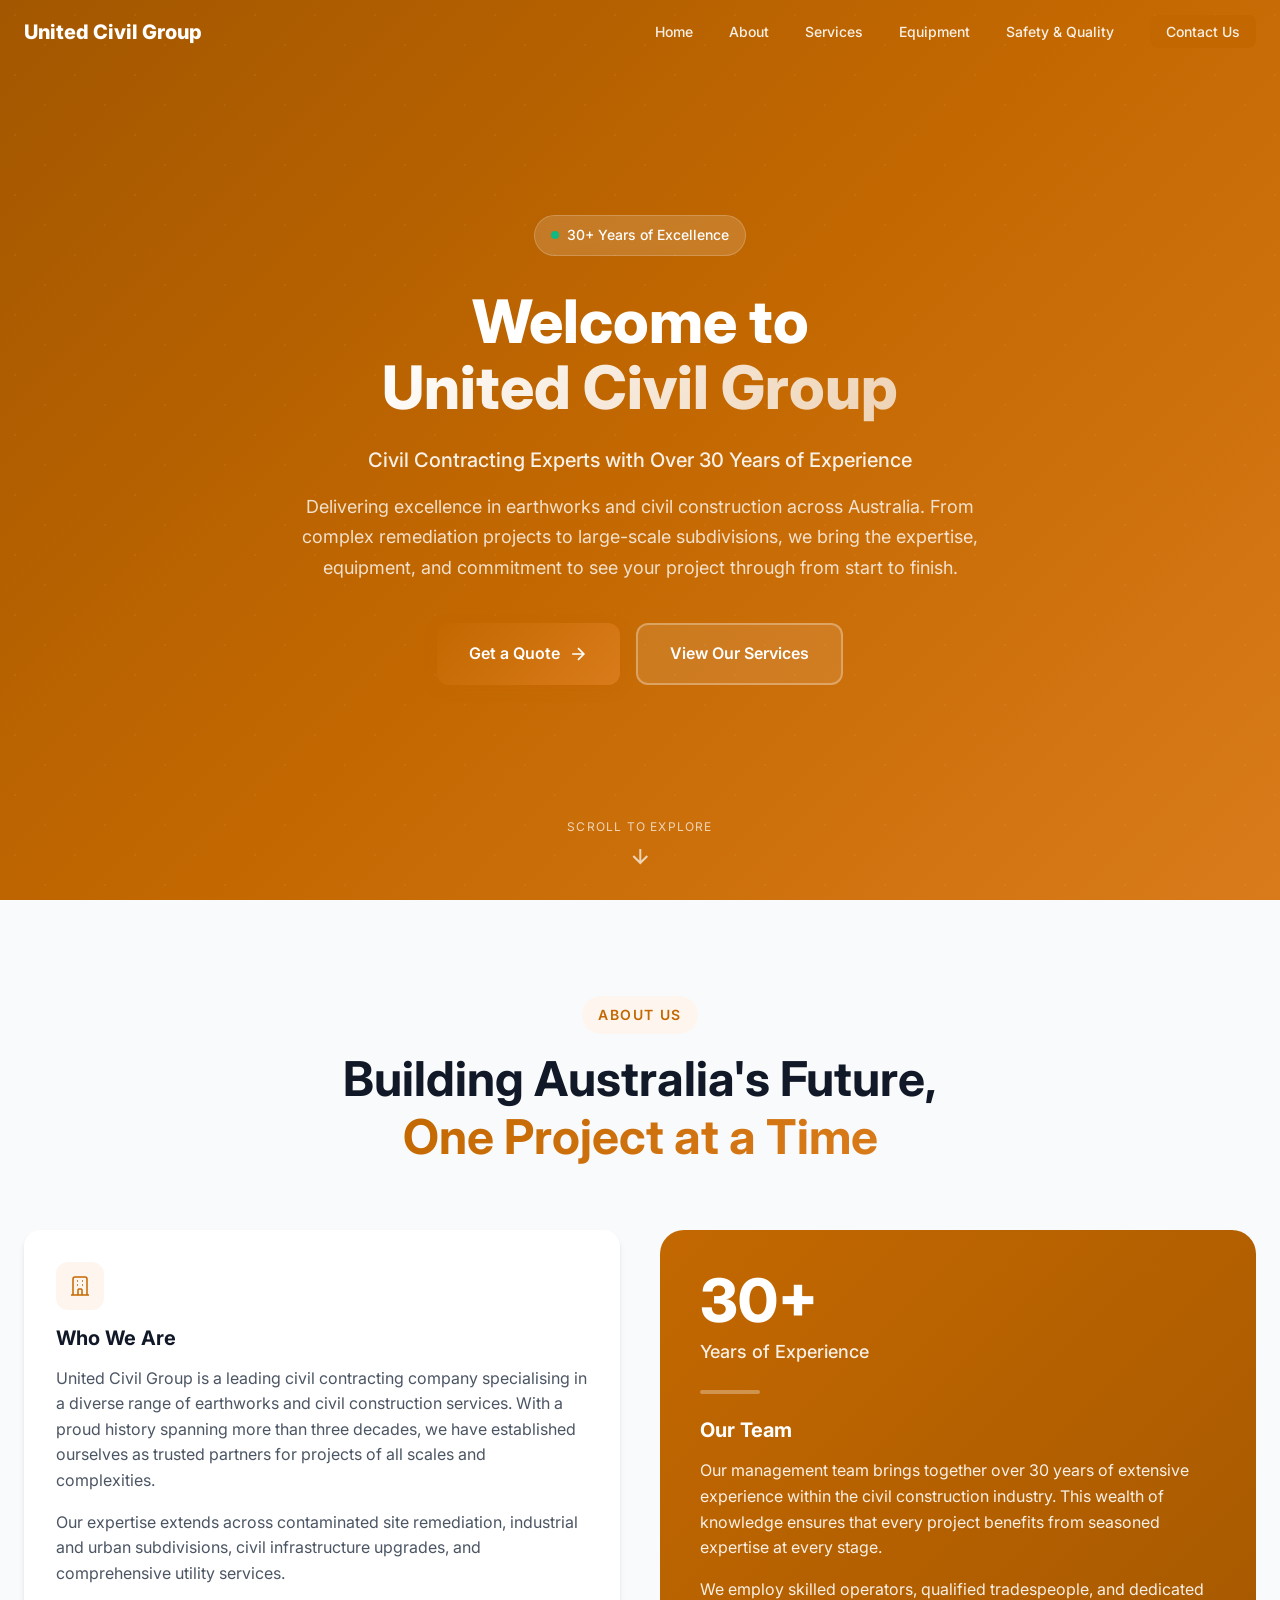
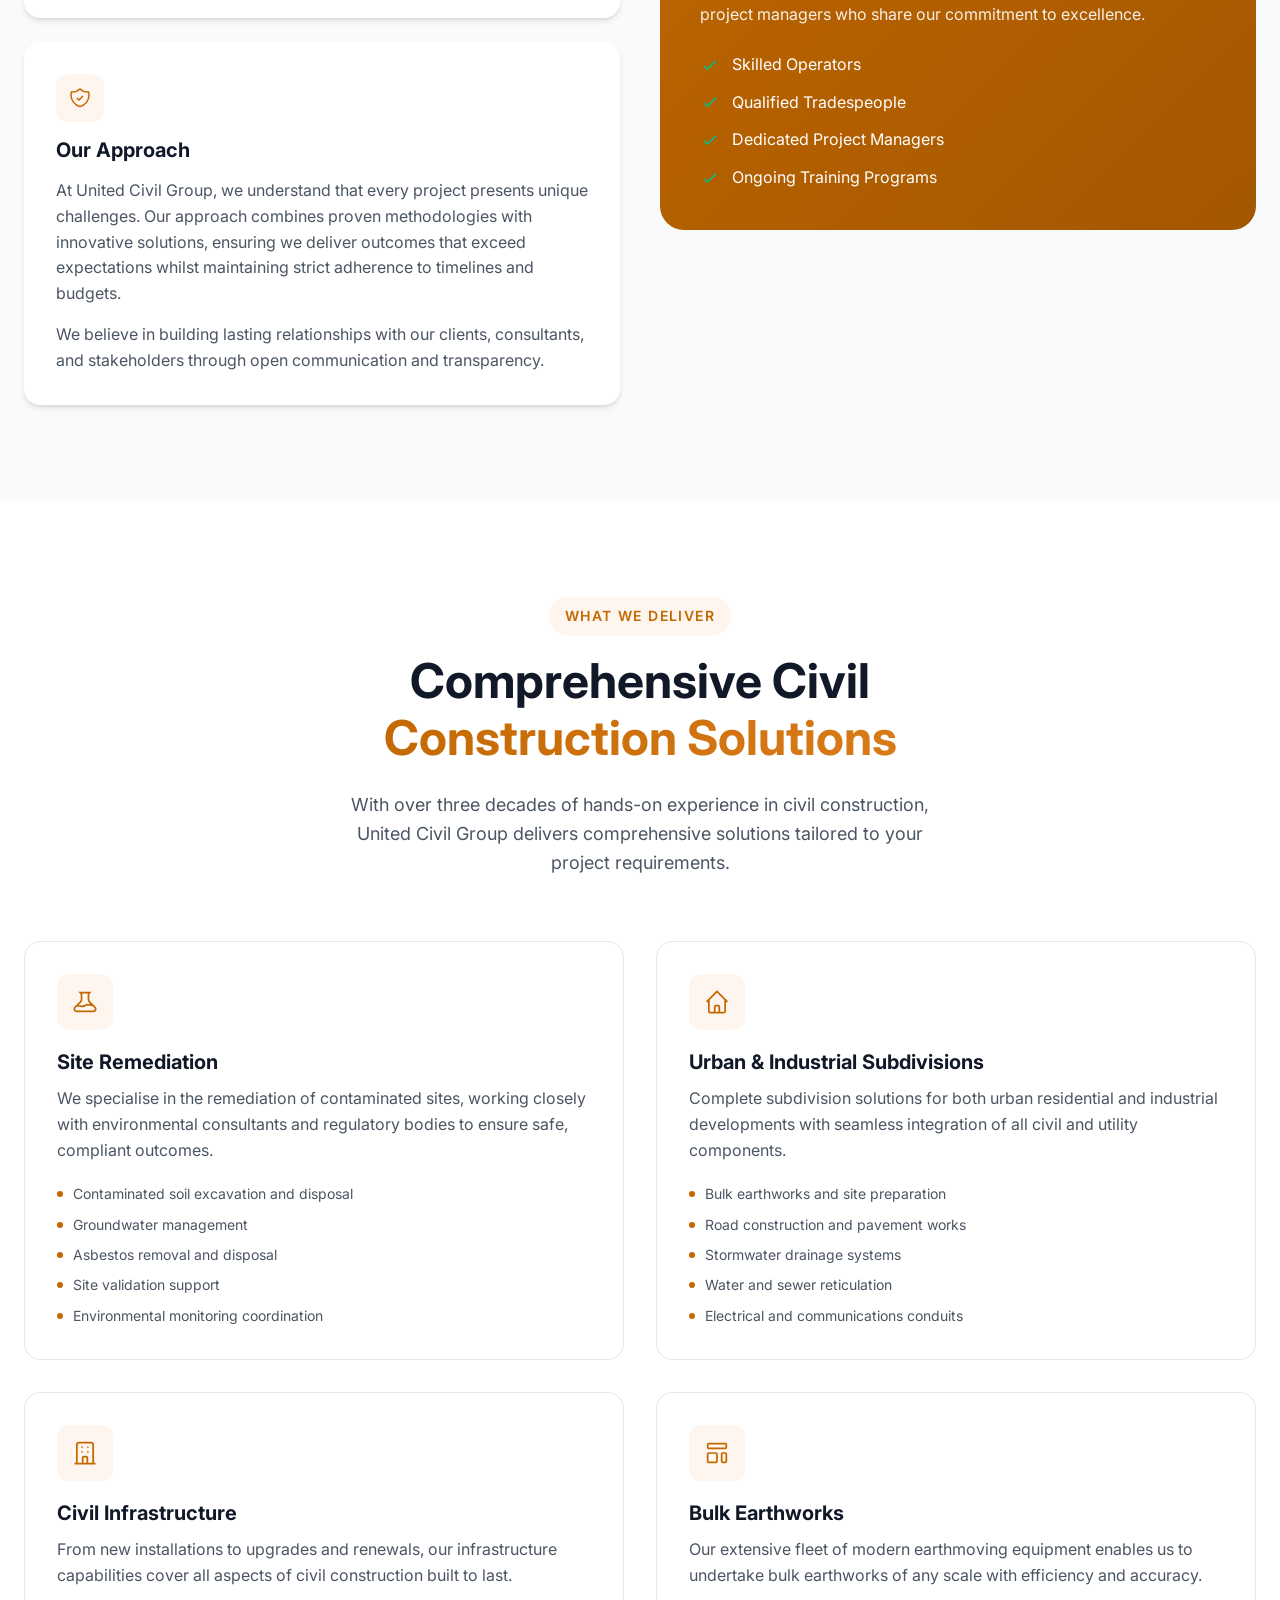
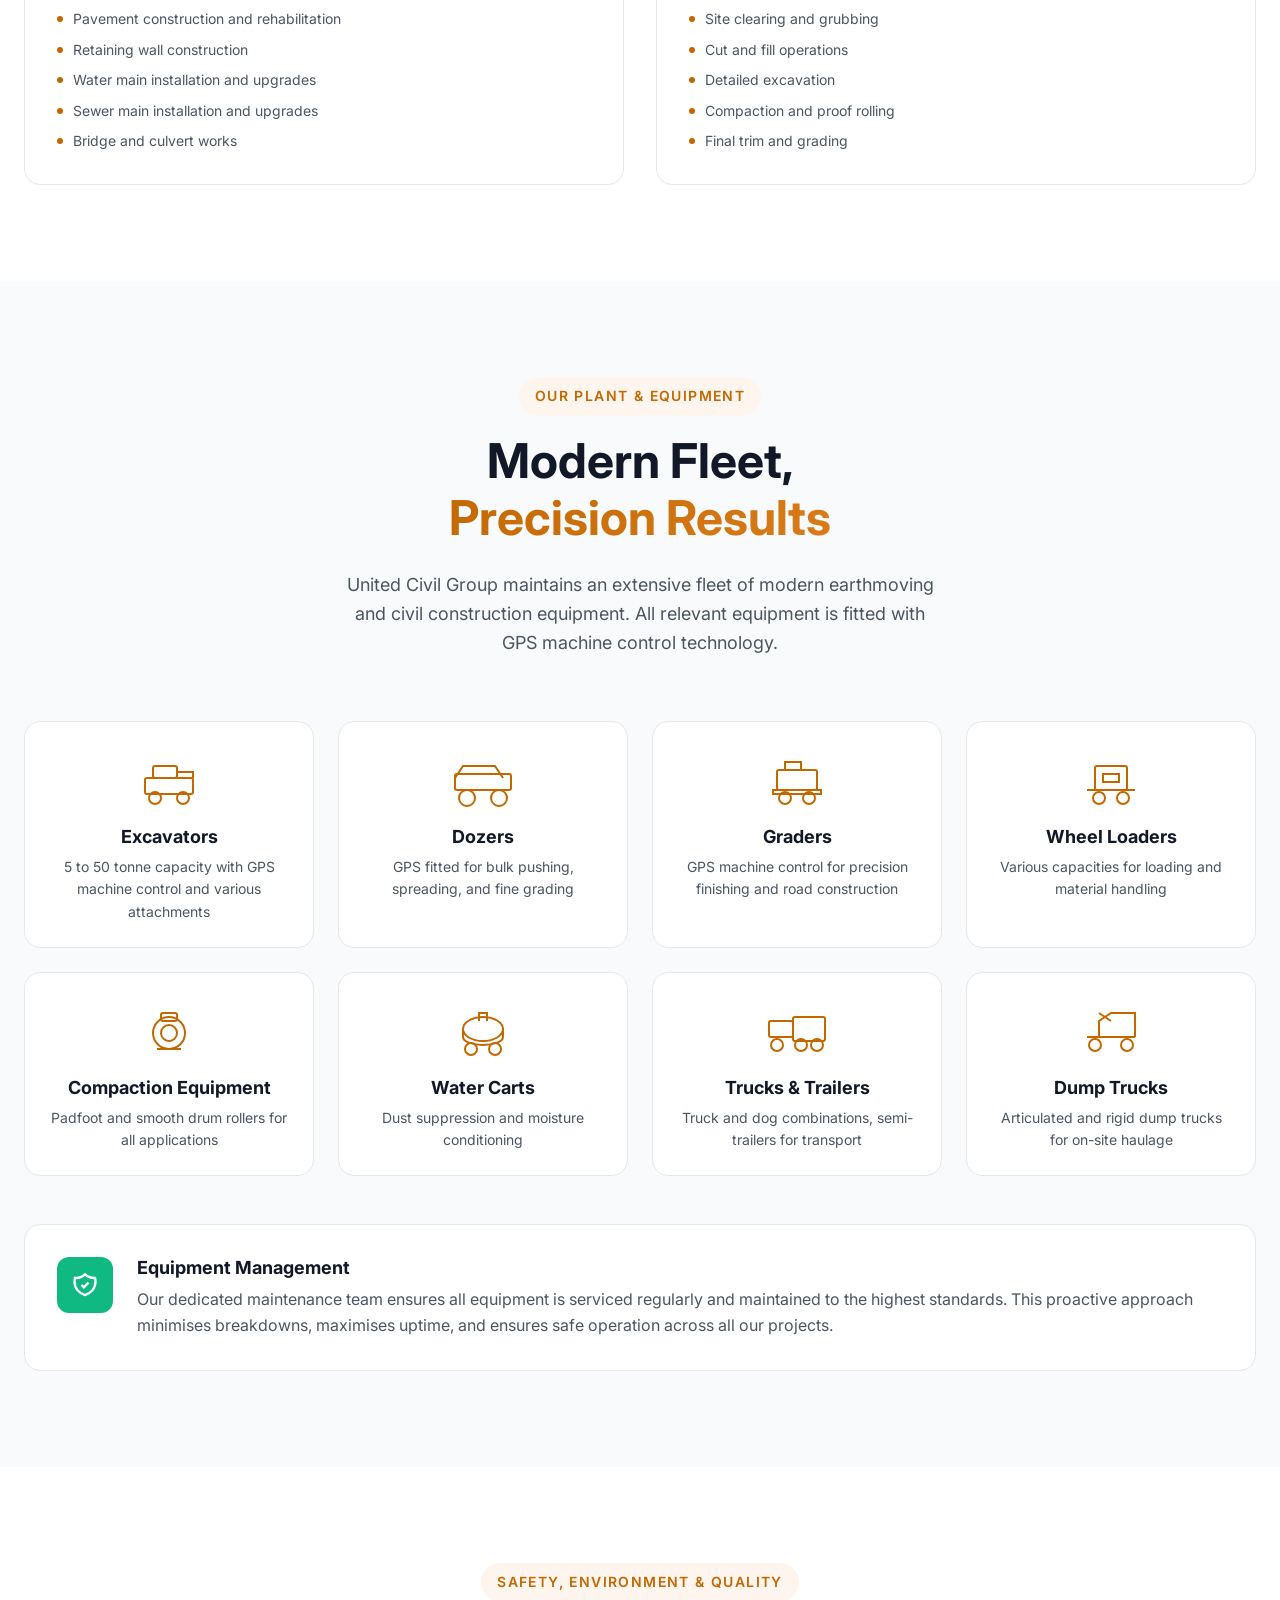
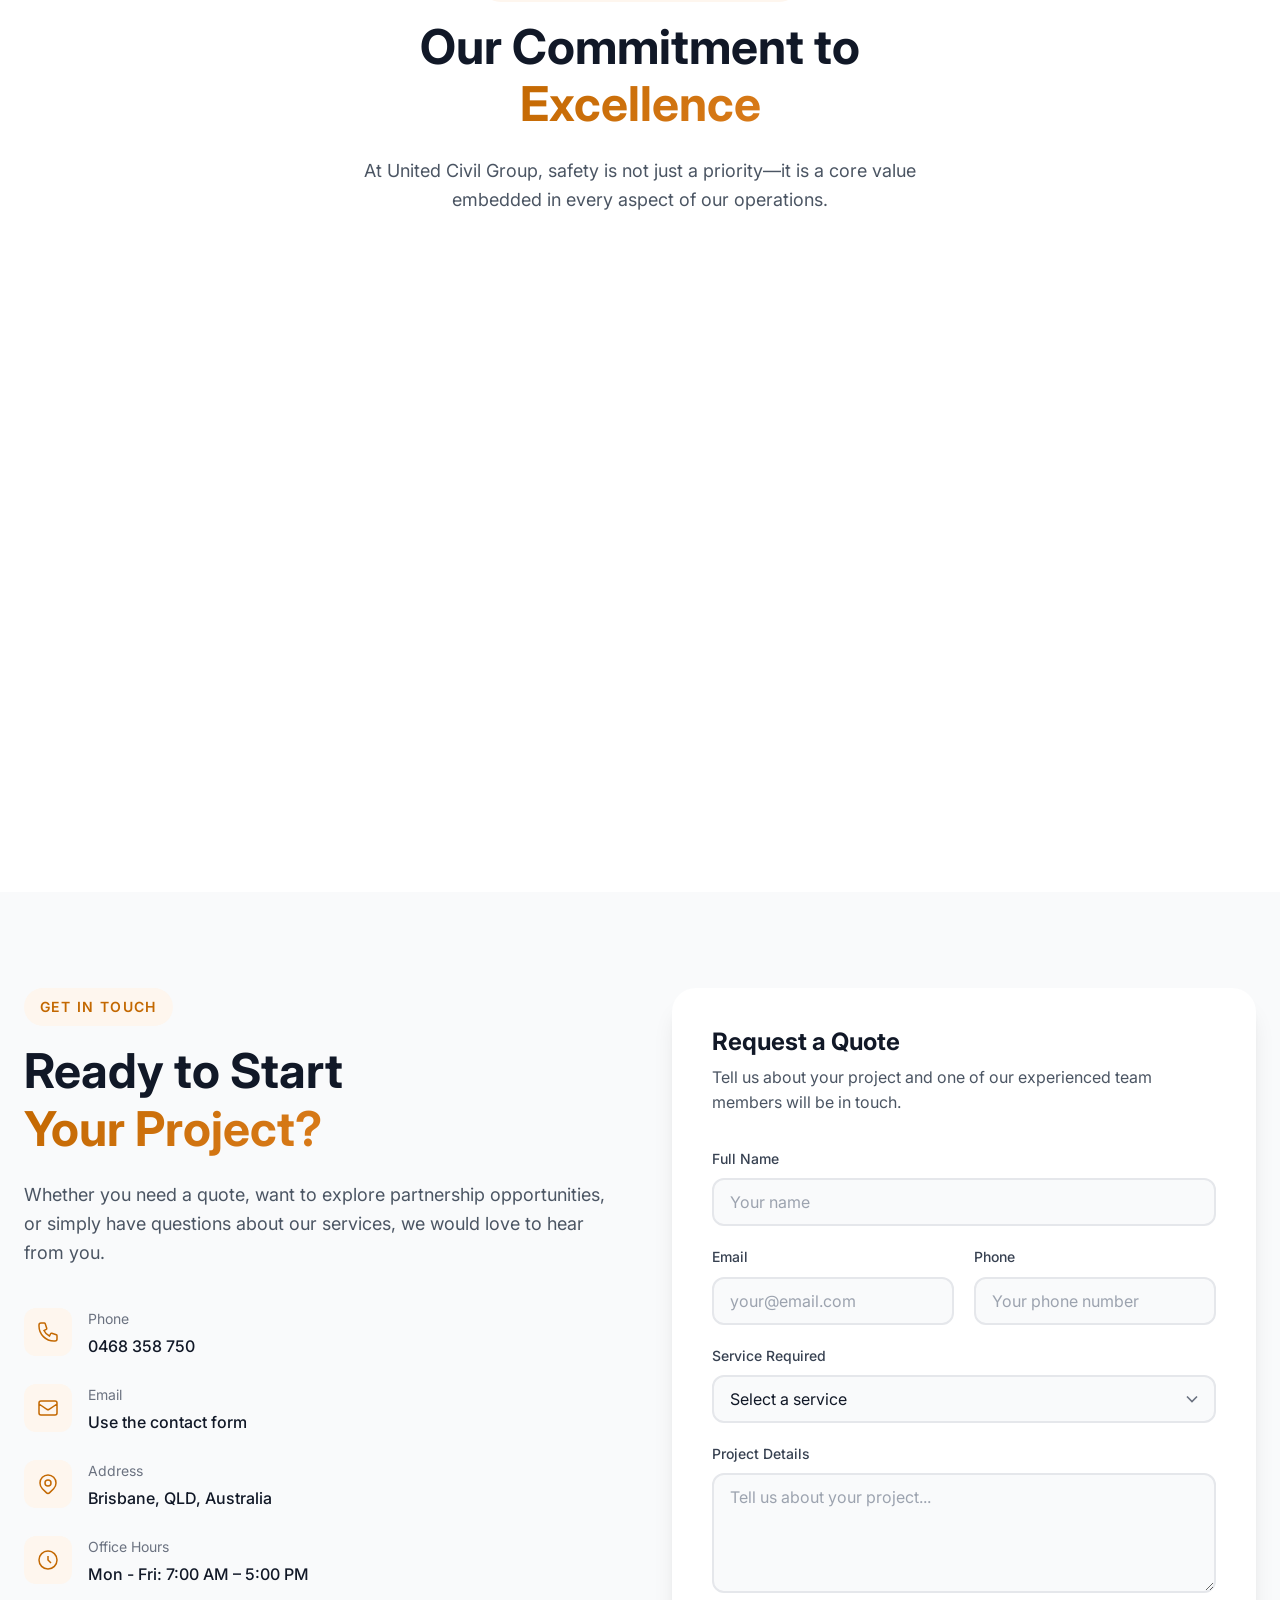
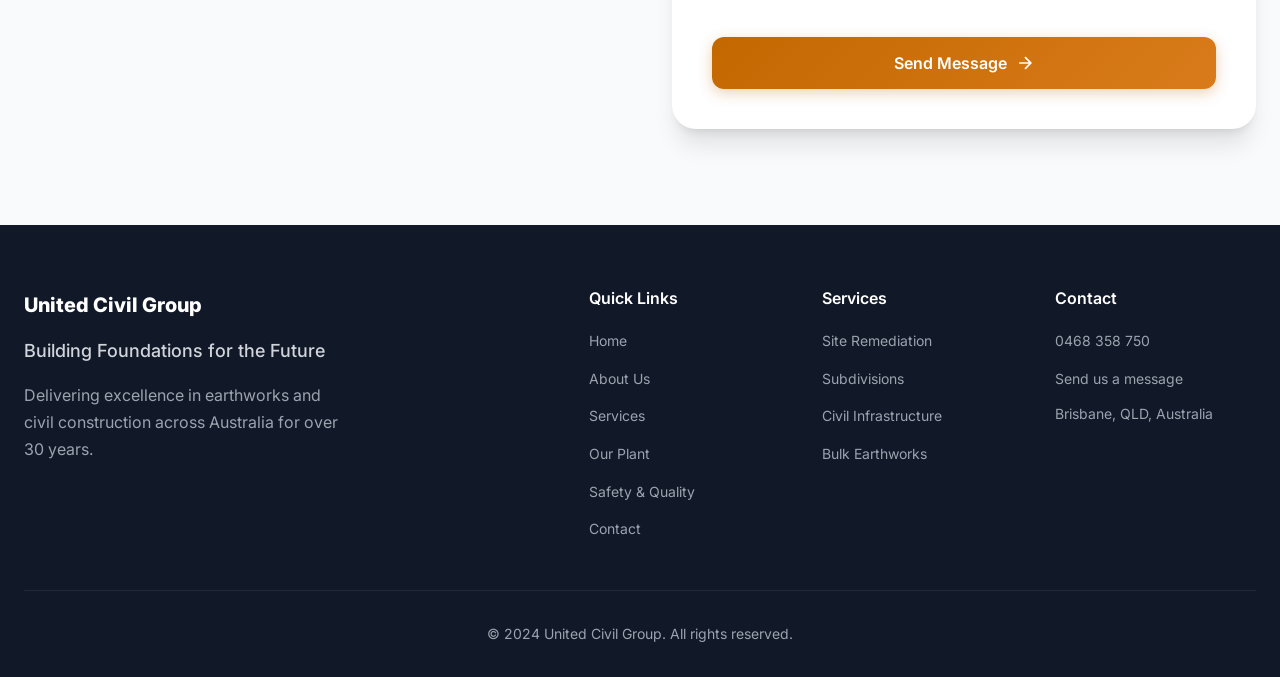
==== index.html @ cd639bec "Update contact details - Remove email address from public display (spam prevention) - Update locatio" ====
<!DOCTYPE html>
<html lang="en">
<head>
    <meta charset="UTF-8">
    <meta name="viewport" content="width=device-width, initial-scale=1.0">
    <title>United Civil Group | Civil Contracting Experts</title>
    <meta name="description" content="United Civil Group - Civil Contracting Experts with Over 30 Years of Experience. Delivering excellence in earthworks and civil construction across Australia.">

    <!-- Fonts -->
    <link rel="preconnect" href="https://fonts.googleapis.com">
    <link rel="preconnect" href="https://fonts.gstatic.com" crossorigin>
    <link href="https://fonts.googleapis.com/css2?family=Inter:wght@300;400;500;600;700;800&display=swap" rel="stylesheet">

    <!-- Styles -->
    <link rel="stylesheet" href="css/styles.css">

    <!-- Favicon -->
    <link rel="icon" type="image/svg+xml" href="assets/favicon.svg">

    <!-- Cloudflare Turnstile -->
    <script src="https://challenges.cloudflare.com/turnstile/v0/api.js" async defer></script>
</head>
<body>
    <!-- Navigation -->
    <nav class="navbar" id="navbar">
        <div class="nav-container">
            <a href="#home" class="nav-logo">
                <span class="logo-text">United Civil Group</span>
            </a>

            <button class="nav-toggle" id="navToggle" aria-label="Toggle navigation">
                <span class="hamburger"></span>
            </button>

            <ul class="nav-menu" id="navMenu">
                <li><a href="#home" class="nav-link">Home</a></li>
                <li><a href="#about" class="nav-link">About</a></li>
                <li><a href="#services" class="nav-link">Services</a></li>
                <li><a href="#equipment" class="nav-link">Equipment</a></li>
                <li><a href="#safety" class="nav-link">Safety & Quality</a></li>
                <li><a href="#contact" class="nav-link nav-cta">Contact Us</a></li>
            </ul>
        </div>
    </nav>

    <!-- Hero Section -->
    <section class="hero" id="home">
        <div class="hero-bg">
            <div class="hero-gradient"></div>
            <div class="hero-pattern"></div>
        </div>
        <div class="hero-content">
            <div class="hero-badge animate-fade-up">
                <span class="badge-dot"></span>
                30+ Years of Excellence
            </div>
            <h1 class="hero-title animate-fade-up delay-1">
                Welcome to<br>
                <span class="text-gradient">United Civil Group</span>
            </h1>
            <p class="hero-subtitle animate-fade-up delay-2">
                Civil Contracting Experts with Over 30 Years of Experience
            </p>
            <p class="hero-description animate-fade-up delay-3">
                Delivering excellence in earthworks and civil construction across Australia.
                From complex remediation projects to large-scale subdivisions, we bring the expertise,
                equipment, and commitment to see your project through from start to finish.
            </p>
            <div class="hero-buttons animate-fade-up delay-4">
                <a href="#contact" class="btn btn-primary">
                    <span>Get a Quote</span>
                    <svg class="btn-icon" viewBox="0 0 24 24" fill="none" stroke="currentColor" stroke-width="2">
                        <path d="M5 12h14M12 5l7 7-7 7"/>
                    </svg>
                </a>
                <a href="#services" class="btn btn-secondary">
                    <span>View Our Services</span>
                </a>
            </div>
        </div>
        <div class="hero-scroll">
            <a href="#about" class="scroll-indicator">
                <span class="scroll-text">Scroll to explore</span>
                <div class="scroll-arrow">
                    <svg viewBox="0 0 24 24" fill="none" stroke="currentColor" stroke-width="2">
                        <path d="M12 5v14M5 12l7 7 7-7"/>
                    </svg>
                </div>
            </a>
        </div>
    </section>

    <!-- About Section -->
    <section class="section about" id="about">
        <div class="container">
            <div class="section-header">
                <span class="section-label animate-on-scroll">About Us</span>
                <h2 class="section-title animate-on-scroll">
                    Building Australia's Future,<br>
                    <span class="text-gradient">One Project at a Time</span>
                </h2>
            </div>

            <div class="about-grid">
                <div class="about-content">
                    <div class="about-card animate-on-scroll">
                        <div class="about-card-icon">
                            <svg viewBox="0 0 24 24" fill="none" stroke="currentColor" stroke-width="1.5">
                                <path d="M19 21V5a2 2 0 00-2-2H7a2 2 0 00-2 2v16m14 0h2m-2 0h-5m-9 0H3m2 0h5M9 7h1m-1 4h1m4-4h1m-1 4h1m-5 10v-5a1 1 0 011-1h2a1 1 0 011 1v5m-4 0h4"/>
                            </svg>
                        </div>
                        <h3>Who We Are</h3>
                        <p>United Civil Group is a leading civil contracting company specialising in a diverse range of earthworks and civil construction services. With a proud history spanning more than three decades, we have established ourselves as trusted partners for projects of all scales and complexities.</p>
                        <p>Our expertise extends across contaminated site remediation, industrial and urban subdivisions, civil infrastructure upgrades, and comprehensive utility services.</p>
                    </div>

                    <div class="about-card animate-on-scroll">
                        <div class="about-card-icon">
                            <svg viewBox="0 0 24 24" fill="none" stroke="currentColor" stroke-width="1.5">
                                <path d="M9 12l2 2 4-4m5.618-4.016A11.955 11.955 0 0112 2.944a11.955 11.955 0 01-8.618 3.04A12.02 12.02 0 003 9c0 5.591 3.824 10.29 9 11.622 5.176-1.332 9-6.03 9-11.622 0-1.042-.133-2.052-.382-3.016z"/>
                            </svg>
                        </div>
                        <h3>Our Approach</h3>
                        <p>At United Civil Group, we understand that every project presents unique challenges. Our approach combines proven methodologies with innovative solutions, ensuring we deliver outcomes that exceed expectations whilst maintaining strict adherence to timelines and budgets.</p>
                        <p>We believe in building lasting relationships with our clients, consultants, and stakeholders through open communication and transparency.</p>
                    </div>
                </div>

                <div class="about-feature animate-on-scroll">
                    <div class="feature-card">
                        <div class="feature-number">30+</div>
                        <div class="feature-label">Years of Experience</div>
                        <div class="feature-divider"></div>
                        <h3>Our Team</h3>
                        <p>Our management team brings together over 30 years of extensive experience within the civil construction industry. This wealth of knowledge ensures that every project benefits from seasoned expertise at every stage.</p>
                        <p>We employ skilled operators, qualified tradespeople, and dedicated project managers who share our commitment to excellence.</p>
                        <ul class="feature-list">
                            <li>
                                <svg viewBox="0 0 24 24" fill="none" stroke="currentColor" stroke-width="2">
                                    <path d="M5 13l4 4L19 7"/>
                                </svg>
                                Skilled Operators
                            </li>
                            <li>
                                <svg viewBox="0 0 24 24" fill="none" stroke="currentColor" stroke-width="2">
                                    <path d="M5 13l4 4L19 7"/>
                                </svg>
                                Qualified Tradespeople
                            </li>
                            <li>
                                <svg viewBox="0 0 24 24" fill="none" stroke="currentColor" stroke-width="2">
                                    <path d="M5 13l4 4L19 7"/>
                                </svg>
                                Dedicated Project Managers
                            </li>
                            <li>
                                <svg viewBox="0 0 24 24" fill="none" stroke="currentColor" stroke-width="2">
                                    <path d="M5 13l4 4L19 7"/>
                                </svg>
                                Ongoing Training Programs
                            </li>
                        </ul>
                    </div>
                </div>
            </div>
        </div>
    </section>

    <!-- Services Section -->
    <section class="section services" id="services">
        <div class="container">
            <div class="section-header">
                <span class="section-label animate-on-scroll">What We Deliver</span>
                <h2 class="section-title animate-on-scroll">
                    Comprehensive Civil<br>
                    <span class="text-gradient">Construction Solutions</span>
                </h2>
                <p class="section-description animate-on-scroll">
                    With over three decades of hands-on experience in civil construction,
                    United Civil Group delivers comprehensive solutions tailored to your project requirements.
                </p>
            </div>

            <div class="services-grid">
                <!-- Service 1: Site Remediation -->
                <div class="service-card animate-on-scroll">
                    <div class="service-icon">
                        <svg viewBox="0 0 24 24" fill="none" stroke="currentColor" stroke-width="1.5">
                            <path d="M19.428 15.428a2 2 0 00-1.022-.547l-2.387-.477a6 6 0 00-3.86.517l-.318.158a6 6 0 01-3.86.517L6.05 15.21a2 2 0 00-1.806.547M8 4h8l-1 1v5.172a2 2 0 00.586 1.414l5 5c1.26 1.26.367 3.414-1.415 3.414H4.828c-1.782 0-2.674-2.154-1.414-3.414l5-5A2 2 0 009 10.172V5L8 4z"/>
                        </svg>
                    </div>
                    <h3 class="service-title">Site Remediation</h3>
                    <p class="service-description">
                        We specialise in the remediation of contaminated sites, working closely with environmental consultants and regulatory bodies to ensure safe, compliant outcomes.
                    </p>
                    <ul class="service-list">
                        <li>Contaminated soil excavation and disposal</li>
                        <li>Groundwater management</li>
                        <li>Asbestos removal and disposal</li>
                        <li>Site validation support</li>
                        <li>Environmental monitoring coordination</li>
                    </ul>
                    <div class="service-card-bg"></div>
                </div>

                <!-- Service 2: Subdivisions -->
                <div class="service-card animate-on-scroll">
                    <div class="service-icon">
                        <svg viewBox="0 0 24 24" fill="none" stroke="currentColor" stroke-width="1.5">
                            <path d="M3 12l2-2m0 0l7-7 7 7M5 10v10a1 1 0 001 1h3m10-11l2 2m-2-2v10a1 1 0 01-1 1h-3m-6 0a1 1 0 001-1v-4a1 1 0 011-1h2a1 1 0 011 1v4a1 1 0 001 1m-6 0h6"/>
                        </svg>
                    </div>
                    <h3 class="service-title">Urban & Industrial Subdivisions</h3>
                    <p class="service-description">
                        Complete subdivision solutions for both urban residential and industrial developments with seamless integration of all civil and utility components.
                    </p>
                    <ul class="service-list">
                        <li>Bulk earthworks and site preparation</li>
                        <li>Road construction and pavement works</li>
                        <li>Stormwater drainage systems</li>
                        <li>Water and sewer reticulation</li>
                        <li>Electrical and communications conduits</li>
                    </ul>
                    <div class="service-card-bg"></div>
                </div>

                <!-- Service 3: Civil Infrastructure -->
                <div class="service-card animate-on-scroll">
                    <div class="service-icon">
                        <svg viewBox="0 0 24 24" fill="none" stroke="currentColor" stroke-width="1.5">
                            <path d="M19 21V5a2 2 0 00-2-2H7a2 2 0 00-2 2v16m14 0h2m-2 0h-5m-9 0H3m2 0h5M9 7h1m-1 4h1m4-4h1m-1 4h1m-5 10v-5a1 1 0 011-1h2a1 1 0 011 1v5m-4 0h4"/>
                        </svg>
                    </div>
                    <h3 class="service-title">Civil Infrastructure</h3>
                    <p class="service-description">
                        From new installations to upgrades and renewals, our infrastructure capabilities cover all aspects of civil construction built to last.
                    </p>
                    <ul class="service-list">
                        <li>Pavement construction and rehabilitation</li>
                        <li>Retaining wall construction</li>
                        <li>Water main installation and upgrades</li>
                        <li>Sewer main installation and upgrades</li>
                        <li>Bridge and culvert works</li>
                    </ul>
                    <div class="service-card-bg"></div>
                </div>

                <!-- Service 4: Bulk Earthworks -->
                <div class="service-card animate-on-scroll">
                    <div class="service-icon">
                        <svg viewBox="0 0 24 24" fill="none" stroke="currentColor" stroke-width="1.5">
                            <path d="M4 5a1 1 0 011-1h14a1 1 0 011 1v2a1 1 0 01-1 1H5a1 1 0 01-1-1V5zM4 13a1 1 0 011-1h6a1 1 0 011 1v6a1 1 0 01-1 1H5a1 1 0 01-1-1v-6zM16 13a1 1 0 011-1h2a1 1 0 011 1v6a1 1 0 01-1 1h-2a1 1 0 01-1-1v-6z"/>
                        </svg>
                    </div>
                    <h3 class="service-title">Bulk Earthworks</h3>
                    <p class="service-description">
                        Our extensive fleet of modern earthmoving equipment enables us to undertake bulk earthworks of any scale with efficiency and accuracy.
                    </p>
                    <ul class="service-list">
                        <li>Site clearing and grubbing</li>
                        <li>Cut and fill operations</li>
                        <li>Detailed excavation</li>
                        <li>Compaction and proof rolling</li>
                        <li>Final trim and grading</li>
                    </ul>
                    <div class="service-card-bg"></div>
                </div>
            </div>
        </div>
    </section>

    <!-- Equipment Section -->
    <section class="section equipment" id="equipment">
        <div class="container">
            <div class="section-header">
                <span class="section-label animate-on-scroll">Our Plant & Equipment</span>
                <h2 class="section-title animate-on-scroll">
                    Modern Fleet,<br>
                    <span class="text-gradient">Precision Results</span>
                </h2>
                <p class="section-description animate-on-scroll">
                    United Civil Group maintains an extensive fleet of modern earthmoving and civil construction equipment.
                    All relevant equipment is fitted with GPS machine control technology.
                </p>
            </div>

            <div class="equipment-grid">
                <div class="equipment-card animate-on-scroll">
                    <div class="equipment-icon">
                        <svg viewBox="0 0 64 64" fill="none" stroke="currentColor" stroke-width="2">
                            <rect x="8" y="32" width="48" height="16" rx="2"/>
                            <rect x="16" y="20" width="24" height="12" rx="2"/>
                            <circle cx="18" cy="52" r="6"/>
                            <circle cx="46" cy="52" r="6"/>
                            <path d="M40 26h16v6"/>
                        </svg>
                    </div>
                    <h3>Excavators</h3>
                    <p>5 to 50 tonne capacity with GPS machine control and various attachments</p>
                </div>

                <div class="equipment-card animate-on-scroll">
                    <div class="equipment-icon">
                        <svg viewBox="0 0 64 64" fill="none" stroke="currentColor" stroke-width="2">
                            <rect x="4" y="28" width="56" height="16" rx="2"/>
                            <path d="M4 32l8-12h32l8 12"/>
                            <circle cx="16" cy="52" r="8"/>
                            <circle cx="48" cy="52" r="8"/>
                        </svg>
                    </div>
                    <h3>Dozers</h3>
                    <p>GPS fitted for bulk pushing, spreading, and fine grading</p>
                </div>

                <div class="equipment-card animate-on-scroll">
                    <div class="equipment-icon">
                        <svg viewBox="0 0 64 64" fill="none" stroke="currentColor" stroke-width="2">
                            <rect x="12" y="24" width="40" height="20" rx="2"/>
                            <path d="M8 44h48v4H8z"/>
                            <circle cx="20" cy="52" r="6"/>
                            <circle cx="44" cy="52" r="6"/>
                            <rect x="20" y="16" width="16" height="8"/>
                        </svg>
                    </div>
                    <h3>Graders</h3>
                    <p>GPS machine control for precision finishing and road construction</p>
                </div>

                <div class="equipment-card animate-on-scroll">
                    <div class="equipment-icon">
                        <svg viewBox="0 0 64 64" fill="none" stroke="currentColor" stroke-width="2">
                            <rect x="16" y="20" width="32" height="24" rx="2"/>
                            <path d="M8 44h48"/>
                            <circle cx="20" cy="52" r="6"/>
                            <circle cx="44" cy="52" r="6"/>
                            <path d="M24 28h16v8H24z"/>
                        </svg>
                    </div>
                    <h3>Wheel Loaders</h3>
                    <p>Various capacities for loading and material handling</p>
                </div>

                <div class="equipment-card animate-on-scroll">
                    <div class="equipment-icon">
                        <svg viewBox="0 0 64 64" fill="none" stroke="currentColor" stroke-width="2">
                            <circle cx="32" cy="36" r="16"/>
                            <circle cx="32" cy="36" r="8"/>
                            <rect x="24" y="16" width="16" height="8" rx="2"/>
                            <path d="M20 52h24"/>
                        </svg>
                    </div>
                    <h3>Compaction Equipment</h3>
                    <p>Padfoot and smooth drum rollers for all applications</p>
                </div>

                <div class="equipment-card animate-on-scroll">
                    <div class="equipment-icon">
                        <svg viewBox="0 0 64 64" fill="none" stroke="currentColor" stroke-width="2">
                            <ellipse cx="32" cy="32" rx="20" ry="12"/>
                            <path d="M12 32v8a20 8 0 0040 0v-8"/>
                            <circle cx="20" cy="52" r="6"/>
                            <circle cx="44" cy="52" r="6"/>
                            <path d="M28 24v-8h8v8"/>
                        </svg>
                    </div>
                    <h3>Water Carts</h3>
                    <p>Dust suppression and moisture conditioning</p>
                </div>

                <div class="equipment-card animate-on-scroll">
                    <div class="equipment-icon">
                        <svg viewBox="0 0 64 64" fill="none" stroke="currentColor" stroke-width="2">
                            <rect x="4" y="24" width="24" height="16" rx="2"/>
                            <rect x="28" y="20" width="32" height="24" rx="2"/>
                            <circle cx="12" cy="48" r="6"/>
                            <circle cx="36" cy="48" r="6"/>
                            <circle cx="52" cy="48" r="6"/>
                        </svg>
                    </div>
                    <h3>Trucks & Trailers</h3>
                    <p>Truck and dog combinations, semi-trailers for transport</p>
                </div>

                <div class="equipment-card animate-on-scroll">
                    <div class="equipment-icon">
                        <svg viewBox="0 0 64 64" fill="none" stroke="currentColor" stroke-width="2">
                            <path d="M8 40h12v-16l12-8h24v24"/>
                            <path d="M20 24v16h36"/>
                            <circle cx="16" cy="48" r="6"/>
                            <circle cx="48" cy="48" r="6"/>
                            <path d="M20 16l12 8"/>
                        </svg>
                    </div>
                    <h3>Dump Trucks</h3>
                    <p>Articulated and rigid dump trucks for on-site haulage</p>
                </div>
            </div>

            <div class="equipment-footer animate-on-scroll">
                <div class="equipment-note">
                    <div class="note-icon">
                        <svg viewBox="0 0 24 24" fill="none" stroke="currentColor" stroke-width="2">
                            <path d="M9 12l2 2 4-4m5.618-4.016A11.955 11.955 0 0112 2.944a11.955 11.955 0 01-8.618 3.04A12.02 12.02 0 003 9c0 5.591 3.824 10.29 9 11.622 5.176-1.332 9-6.03 9-11.622 0-1.042-.133-2.052-.382-3.016z"/>
                        </svg>
                    </div>
                    <div class="note-content">
                        <h4>Equipment Management</h4>
                        <p>Our dedicated maintenance team ensures all equipment is serviced regularly and maintained to the highest standards. This proactive approach minimises breakdowns, maximises uptime, and ensures safe operation across all our projects.</p>
                    </div>
                </div>
            </div>
        </div>
    </section>

    <!-- Safety Section -->
    <section class="section safety" id="safety">
        <div class="container">
            <div class="section-header">
                <span class="section-label animate-on-scroll">Safety, Environment & Quality</span>
                <h2 class="section-title animate-on-scroll">
                    Our Commitment to<br>
                    <span class="text-gradient">Excellence</span>
                </h2>
                <p class="section-description animate-on-scroll">
                    At United Civil Group, safety is not just a priority—it is a core value embedded in every aspect of our operations.
                </p>
            </div>

            <div class="safety-grid">
                <!-- Safety First -->
                <div class="safety-card animate-on-scroll">
                    <div class="safety-card-header">
                        <div class="safety-icon safety-icon-yellow">
                            <svg viewBox="0 0 24 24" fill="none" stroke="currentColor" stroke-width="1.5">
                                <path d="M9 12l2 2 4-4m5.618-4.016A11.955 11.955 0 0112 2.944a11.955 11.955 0 01-8.618 3.04A12.02 12.02 0 003 9c0 5.591 3.824 10.29 9 11.622 5.176-1.332 9-6.03 9-11.622 0-1.042-.133-2.052-.382-3.016z"/>
                            </svg>
                        </div>
                        <h3>Safety First</h3>
                    </div>
                    <p>The safety of our staff, subcontractors, clients, and the public is our number one priority. We maintain comprehensive safety management systems that meet and exceed industry standards.</p>
                    <ul class="safety-list">
                        <li>Comprehensive site-specific safety management plans</li>
                        <li>Regular toolbox talks and safety briefings</li>
                        <li>Ongoing hazard identification and risk assessments</li>
                        <li>Incident reporting and investigation procedures</li>
                        <li>Regular safety audits and inspections</li>
                        <li>Continuous improvement initiatives</li>
                    </ul>
                </div>

                <!-- Environmental -->
                <div class="safety-card animate-on-scroll">
                    <div class="safety-card-header">
                        <div class="safety-icon safety-icon-green">
                            <svg viewBox="0 0 24 24" fill="none" stroke="currentColor" stroke-width="1.5">
                                <path d="M3.055 11H5a2 2 0 012 2v1a2 2 0 002 2 2 2 0 012 2v2.945M8 3.935V5.5A2.5 2.5 0 0010.5 8h.5a2 2 0 012 2 2 2 0 104 0 2 2 0 012-2h1.064M15 20.488V18a2 2 0 012-2h3.064M21 12a9 9 0 11-18 0 9 9 0 0118 0z"/>
                            </svg>
                        </div>
                        <h3>Environmental Responsibility</h3>
                    </div>
                    <p>We recognise our responsibility to minimise environmental impact across all our operations while actively seeking opportunities to reduce our footprint.</p>
                    <ul class="safety-list">
                        <li>Erosion and sediment control measures</li>
                        <li>Dust and noise management</li>
                        <li>Waste minimisation and recycling</li>
                        <li>Protection of flora and fauna</li>
                        <li>Stormwater quality management</li>
                        <li>Rehabilitation and revegetation</li>
                    </ul>
                </div>

                <!-- Quality -->
                <div class="safety-card animate-on-scroll">
                    <div class="safety-card-header">
                        <div class="safety-icon safety-icon-blue">
                            <svg viewBox="0 0 24 24" fill="none" stroke="currentColor" stroke-width="1.5">
                                <path d="M9 12l2 2 4-4M7.835 4.697a3.42 3.42 0 001.946-.806 3.42 3.42 0 014.438 0 3.42 3.42 0 001.946.806 3.42 3.42 0 013.138 3.138 3.42 3.42 0 00.806 1.946 3.42 3.42 0 010 4.438 3.42 3.42 0 00-.806 1.946 3.42 3.42 0 01-3.138 3.138 3.42 3.42 0 00-1.946.806 3.42 3.42 0 01-4.438 0 3.42 3.42 0 00-1.946-.806 3.42 3.42 0 01-3.138-3.138 3.42 3.42 0 00-.806-1.946 3.42 3.42 0 010-4.438 3.42 3.42 0 00.806-1.946 3.42 3.42 0 013.138-3.138z"/>
                            </svg>
                        </div>
                        <h3>Quality Assurance</h3>
                    </div>
                    <p>Our quality management system ensures consistent, high-quality outcomes on every project, from initial planning through to final handover.</p>
                    <ul class="safety-list">
                        <li>Detailed inspection and test plans</li>
                        <li>Hold point inspections</li>
                        <li>Material testing and certification</li>
                        <li>As-built documentation</li>
                        <li>Defect management procedures</li>
                        <li>Client satisfaction monitoring</li>
                    </ul>
                </div>
            </div>
        </div>
    </section>

    <!-- Contact Section -->
    <section class="section contact" id="contact">
        <div class="container">
            <div class="contact-wrapper">
                <div class="contact-info animate-on-scroll">
                    <span class="section-label">Get in Touch</span>
                    <h2 class="section-title">
                        Ready to Start<br>
                        <span class="text-gradient">Your Project?</span>
                    </h2>
                    <p class="contact-description">
                        Whether you need a quote, want to explore partnership opportunities,
                        or simply have questions about our services, we would love to hear from you.
                    </p>

                    <div class="contact-details">
                        <div class="contact-item">
                            <div class="contact-icon">
                                <svg viewBox="0 0 24 24" fill="none" stroke="currentColor" stroke-width="1.5">
                                    <path d="M3 5a2 2 0 012-2h3.28a1 1 0 01.948.684l1.498 4.493a1 1 0 01-.502 1.21l-2.257 1.13a11.042 11.042 0 005.516 5.516l1.13-2.257a1 1 0 011.21-.502l4.493 1.498a1 1 0 01.684.949V19a2 2 0 01-2 2h-1C9.716 21 3 14.284 3 6V5z"/>
                                </svg>
                            </div>
                            <div class="contact-text">
                                <span class="contact-label">Phone</span>
                                <a href="tel:+61468358750" class="contact-value">0468 358 750</a>
                            </div>
                        </div>

                        <div class="contact-item">
                            <div class="contact-icon">
                                <svg viewBox="0 0 24 24" fill="none" stroke="currentColor" stroke-width="1.5">
                                    <path d="M3 8l7.89 5.26a2 2 0 002.22 0L21 8M5 19h14a2 2 0 002-2V7a2 2 0 00-2-2H5a2 2 0 00-2 2v10a2 2 0 002 2z"/>
                                </svg>
                            </div>
                            <div class="contact-text">
                                <span class="contact-label">Email</span>
                                <span class="contact-value">Use the contact form</span>
                            </div>
                        </div>

                        <div class="contact-item">
                            <div class="contact-icon">
                                <svg viewBox="0 0 24 24" fill="none" stroke="currentColor" stroke-width="1.5">
                                    <path d="M17.657 16.657L13.414 20.9a1.998 1.998 0 01-2.827 0l-4.244-4.243a8 8 0 1111.314 0z"/>
                                    <path d="M15 11a3 3 0 11-6 0 3 3 0 016 0z"/>
                                </svg>
                            </div>
                            <div class="contact-text">
                                <span class="contact-label">Address</span>
                                <span class="contact-value">Brisbane, QLD, Australia</span>
                            </div>
                        </div>

                        <div class="contact-item">
                            <div class="contact-icon">
                                <svg viewBox="0 0 24 24" fill="none" stroke="currentColor" stroke-width="1.5">
                                    <path d="M12 8v4l3 3m6-3a9 9 0 11-18 0 9 9 0 0118 0z"/>
                                </svg>
                            </div>
                            <div class="contact-text">
                                <span class="contact-label">Office Hours</span>
                                <span class="contact-value">Mon - Fri: 7:00 AM – 5:00 PM</span>
                            </div>
                        </div>
                    </div>
                </div>

                <div class="contact-form-wrapper animate-on-scroll">
                    <form class="contact-form" id="contactForm">
                        <h3>Request a Quote</h3>
                        <p>Tell us about your project and one of our experienced team members will be in touch.</p>

                        <div class="form-group">
                            <label for="name">Full Name</label>
                            <input type="text" id="name" name="name" required placeholder="Your name">
                        </div>

                        <div class="form-row">
                            <div class="form-group">
                                <label for="email">Email</label>
                                <input type="email" id="email" name="email" required placeholder="your@email.com">
                            </div>
                            <div class="form-group">
                                <label for="phone">Phone</label>
                                <input type="tel" id="phone" name="phone" placeholder="Your phone number">
                            </div>
                        </div>

                        <div class="form-group">
                            <label for="service">Service Required</label>
                            <select id="service" name="service">
                                <option value="">Select a service</option>
                                <option value="remediation">Site Remediation</option>
                                <option value="subdivisions">Urban & Industrial Subdivisions</option>
                                <option value="infrastructure">Civil Infrastructure</option>
                                <option value="earthworks">Bulk Earthworks</option>
                                <option value="other">Other</option>
                            </select>
                        </div>

                        <div class="form-group">
                            <label for="message">Project Details</label>
                            <textarea id="message" name="message" rows="4" required placeholder="Tell us about your project..."></textarea>
                        </div>

                        <div class="form-group">
                            <div class="cf-turnstile" data-sitekey="0x4AAAAAACEJ2FXIykaRUzhn" data-theme="light"></div>
                        </div>

                        <button type="submit" class="btn btn-primary btn-full">
                            <span>Send Message</span>
                            <svg class="btn-icon" viewBox="0 0 24 24" fill="none" stroke="currentColor" stroke-width="2">
                                <path d="M5 12h14M12 5l7 7-7 7"/>
                            </svg>
                        </button>
                    </form>
                </div>
            </div>
        </div>
    </section>

    <!-- Footer -->
    <footer class="footer">
        <div class="container">
            <div class="footer-main">
                <div class="footer-brand">
                    <a href="#home" class="footer-logo">
                        <span class="logo-text">United Civil Group</span>
                    </a>
                    <p class="footer-tagline">Building Foundations for the Future</p>
                    <p class="footer-description">
                        Delivering excellence in earthworks and civil construction across Australia for over 30 years.
                    </p>
                </div>

                <div class="footer-links">
                    <div class="footer-column">
                        <h4>Quick Links</h4>
                        <ul>
                            <li><a href="#home">Home</a></li>
                            <li><a href="#about">About Us</a></li>
                            <li><a href="#services">Services</a></li>
                            <li><a href="#equipment">Our Plant</a></li>
                            <li><a href="#safety">Safety & Quality</a></li>
                            <li><a href="#contact">Contact</a></li>
                        </ul>
                    </div>

                    <div class="footer-column">
                        <h4>Services</h4>
                        <ul>
                            <li><a href="#services">Site Remediation</a></li>
                            <li><a href="#services">Subdivisions</a></li>
                            <li><a href="#services">Civil Infrastructure</a></li>
                            <li><a href="#services">Bulk Earthworks</a></li>
                        </ul>
                    </div>

                    <div class="footer-column">
                        <h4>Contact</h4>
                        <ul>
                            <li><a href="tel:+61468358750">0468 358 750</a></li>
                            <li><a href="#contact">Send us a message</a></li>
                            <li>Brisbane, QLD, Australia</li>
                        </ul>
                    </div>
                </div>
            </div>

            <div class="footer-bottom">
                <p>&copy; 2024 United Civil Group. All rights reserved.</p>
            </div>
        </div>
    </footer>

    <!-- Scripts -->
    <script src="js/main.js"></script>
</body>
</html>
---- css/styles.css ----
/* ==========================================================================
   United Civil Group - Main Stylesheet
   Modern, Clean, Professional Design
   ========================================================================== */

/* CSS Custom Properties (Variables)
   ========================================================================== */
:root {
    /* Primary Colors - United Civil Group Brand */
    --color-primary: #C36801;
    --color-primary-light: #d97b1a;
    --color-primary-dark: #a35700;
    --color-primary-50: #fef6ee;
    --color-primary-100: #fdecd9;

    /* Secondary & Contrast Colors */
    --color-secondary: #606060;
    --color-contrast: #454545;

    /* Accent Colors */
    --color-accent: #d97b1a;
    --color-accent-light: #e89333;

    /* Neutral Colors */
    --color-white: #ffffff;
    --color-gray-50: #f9fafb;
    --color-gray-100: #f3f4f6;
    --color-gray-200: #e5e7eb;
    --color-gray-300: #d1d5db;
    --color-gray-400: #9ca3af;
    --color-gray-500: #6b7280;
    --color-gray-600: #4b5563;
    --color-gray-700: #374151;
    --color-gray-800: #1f2937;
    --color-gray-900: #111827;

    /* Semantic Colors */
    --color-success: #10b981;
    --color-warning: #f59e0b;
    --color-error: #ef4444;

    /* Typography */
    --font-family: 'Inter', -apple-system, BlinkMacSystemFont, 'Segoe UI', Roboto, sans-serif;
    --font-size-xs: 0.75rem;
    --font-size-sm: 0.875rem;
    --font-size-base: 1rem;
    --font-size-lg: 1.125rem;
    --font-size-xl: 1.25rem;
    --font-size-2xl: 1.5rem;
    --font-size-3xl: 1.875rem;
    --font-size-4xl: 2.25rem;
    --font-size-5xl: 3rem;
    --font-size-6xl: 3.75rem;

    /* Spacing */
    --spacing-1: 0.25rem;
    --spacing-2: 0.5rem;
    --spacing-3: 0.75rem;
    --spacing-4: 1rem;
    --spacing-5: 1.25rem;
    --spacing-6: 1.5rem;
    --spacing-8: 2rem;
    --spacing-10: 2.5rem;
    --spacing-12: 3rem;
    --spacing-16: 4rem;
    --spacing-20: 5rem;
    --spacing-24: 6rem;

    /* Border Radius */
    --radius-sm: 0.375rem;
    --radius-md: 0.5rem;
    --radius-lg: 0.75rem;
    --radius-xl: 1rem;
    --radius-2xl: 1.5rem;
    --radius-full: 9999px;

    /* Shadows */
    --shadow-sm: 0 1px 2px 0 rgb(0 0 0 / 0.05);
    --shadow-md: 0 4px 6px -1px rgb(0 0 0 / 0.1), 0 2px 4px -2px rgb(0 0 0 / 0.1);
    --shadow-lg: 0 10px 15px -3px rgb(0 0 0 / 0.1), 0 4px 6px -4px rgb(0 0 0 / 0.1);
    --shadow-xl: 0 20px 25px -5px rgb(0 0 0 / 0.1), 0 8px 10px -6px rgb(0 0 0 / 0.1);
    --shadow-2xl: 0 25px 50px -12px rgb(0 0 0 / 0.25);

    /* Transitions */
    --transition-fast: 150ms ease;
    --transition-base: 300ms ease;
    --transition-slow: 500ms ease;

    /* Container */
    --container-max: 1280px;
    --container-padding: 1.5rem;
}

/* Base Reset & Typography
   ========================================================================== */
*,
*::before,
*::after {
    box-sizing: border-box;
    margin: 0;
    padding: 0;
}

html {
    scroll-behavior: smooth;
    -webkit-font-smoothing: antialiased;
    -moz-osx-font-smoothing: grayscale;
}

body {
    font-family: var(--font-family);
    font-size: var(--font-size-base);
    line-height: 1.6;
    color: var(--color-gray-700);
    background-color: var(--color-white);
    overflow-x: hidden;
}

h1, h2, h3, h4, h5, h6 {
    font-weight: 700;
    line-height: 1.2;
    color: var(--color-gray-900);
}

p {
    margin-bottom: 1rem;
}

p:last-child {
    margin-bottom: 0;
}

a {
    color: var(--color-primary);
    text-decoration: none;
    transition: color var(--transition-fast);
}

a:hover {
    color: var(--color-primary-light);
}

img {
    max-width: 100%;
    height: auto;
    display: block;
}

ul {
    list-style: none;
}

/* Container
   ========================================================================== */
.container {
    width: 100%;
    max-width: var(--container-max);
    margin: 0 auto;
    padding: 0 var(--container-padding);
}

/* Section Base
   ========================================================================== */
.section {
    padding: var(--spacing-24) 0;
    position: relative;
}

.section-header {
    text-align: center;
    max-width: 800px;
    margin: 0 auto var(--spacing-16);
}

.section-label {
    display: inline-block;
    font-size: var(--font-size-sm);
    font-weight: 600;
    text-transform: uppercase;
    letter-spacing: 0.1em;
    color: var(--color-primary);
    margin-bottom: var(--spacing-4);
    padding: var(--spacing-2) var(--spacing-4);
    background: var(--color-primary-50);
    border-radius: var(--radius-full);
}

.section-title {
    font-size: clamp(var(--font-size-3xl), 5vw, var(--font-size-5xl));
    margin-bottom: var(--spacing-6);
}

.section-description {
    font-size: var(--font-size-lg);
    color: var(--color-gray-600);
    max-width: 600px;
    margin: 0 auto;
}

/* Text Gradient
   ========================================================================== */
.text-gradient {
    background: linear-gradient(135deg, var(--color-primary) 0%, var(--color-accent) 100%);
    -webkit-background-clip: text;
    -webkit-text-fill-color: transparent;
    background-clip: text;
}

/* Buttons
   ========================================================================== */
.btn {
    display: inline-flex;
    align-items: center;
    justify-content: center;
    gap: var(--spacing-2);
    padding: var(--spacing-4) var(--spacing-8);
    font-family: var(--font-family);
    font-size: var(--font-size-base);
    font-weight: 600;
    border: none;
    border-radius: var(--radius-lg);
    cursor: pointer;
    transition: all var(--transition-base);
    text-decoration: none;
}

.btn-primary {
    background: linear-gradient(135deg, var(--color-primary) 0%, var(--color-primary-light) 100%);
    color: var(--color-white);
    box-shadow: 0 4px 14px 0 rgba(195, 104, 1, 0.3);
}

.btn-primary:hover {
    transform: translateY(-2px);
    box-shadow: 0 6px 20px 0 rgba(195, 104, 1, 0.4);
    color: var(--color-white);
}

.btn-secondary {
    background: var(--color-white);
    color: var(--color-gray-700);
    border: 2px solid var(--color-gray-200);
}

.btn-secondary:hover {
    border-color: var(--color-primary);
    color: var(--color-primary);
    transform: translateY(-2px);
}

.btn-icon {
    width: 20px;
    height: 20px;
    transition: transform var(--transition-fast);
}

.btn:hover .btn-icon {
    transform: translateX(4px);
}

.btn-full {
    width: 100%;
}

/* Navigation
   ========================================================================== */
.navbar {
    position: fixed;
    top: 0;
    left: 0;
    right: 0;
    z-index: 1000;
    padding: var(--spacing-4) 0;
    transition: all var(--transition-base);
}

.navbar.scrolled {
    background: rgba(255, 255, 255, 0.95);
    backdrop-filter: blur(20px);
    box-shadow: var(--shadow-md);
    padding: var(--spacing-3) 0;
}

.nav-container {
    max-width: var(--container-max);
    margin: 0 auto;
    padding: 0 var(--container-padding);
    display: flex;
    align-items: center;
    justify-content: space-between;
}

.nav-logo {
    display: flex;
    align-items: center;
    gap: var(--spacing-2);
}

.logo-text {
    font-size: var(--font-size-xl);
    font-weight: 800;
    color: var(--color-gray-900);
    transition: color var(--transition-fast);
}

.navbar:not(.scrolled) .logo-text {
    color: var(--color-white);
}

.nav-menu {
    display: flex;
    align-items: center;
    gap: var(--spacing-1);
}

.nav-link {
    padding: var(--spacing-2) var(--spacing-4);
    font-size: var(--font-size-sm);
    font-weight: 500;
    color: var(--color-gray-600);
    border-radius: var(--radius-md);
    transition: all var(--transition-fast);
}

.navbar:not(.scrolled) .nav-link {
    color: rgba(255, 255, 255, 0.9);
}

.nav-link:hover {
    color: var(--color-primary);
    background: var(--color-primary-50);
}

.navbar:not(.scrolled) .nav-link:hover {
    color: var(--color-white);
    background: rgba(255, 255, 255, 0.1);
}

.nav-link.nav-cta {
    background: var(--color-primary);
    color: var(--color-white);
    margin-left: var(--spacing-4);
}

.nav-link.nav-cta:hover {
    background: var(--color-primary-dark);
    color: var(--color-white);
}

/* Mobile Navigation Toggle */
.nav-toggle {
    display: none;
    width: 40px;
    height: 40px;
    background: transparent;
    border: none;
    cursor: pointer;
    position: relative;
    z-index: 1001;
}

.hamburger {
    display: block;
    width: 24px;
    height: 2px;
    background: var(--color-gray-900);
    position: relative;
    transition: all var(--transition-fast);
}

.navbar:not(.scrolled) .hamburger {
    background: var(--color-white);
}

.hamburger::before,
.hamburger::after {
    content: '';
    position: absolute;
    width: 24px;
    height: 2px;
    background: inherit;
    left: 0;
    transition: all var(--transition-fast);
}

.hamburger::before {
    top: -8px;
}

.hamburger::after {
    bottom: -8px;
}

.nav-toggle.active .hamburger {
    background: transparent;
}

.nav-toggle.active .hamburger::before {
    top: 0;
    transform: rotate(45deg);
    background: var(--color-gray-900);
}

.nav-toggle.active .hamburger::after {
    bottom: 0;
    transform: rotate(-45deg);
    background: var(--color-gray-900);
}

/* Hero Section
   ========================================================================== */
.hero {
    position: relative;
    min-height: 100vh;
    display: flex;
    align-items: center;
    justify-content: center;
    padding: var(--spacing-24) var(--container-padding);
    overflow: hidden;
}

.hero-bg {
    position: absolute;
    inset: 0;
    z-index: -1;
}

.hero-gradient {
    position: absolute;
    inset: 0;
    background: linear-gradient(135deg,
        var(--color-primary-dark) 0%,
        var(--color-primary) 50%,
        var(--color-accent) 100%);
}

.hero-pattern {
    position: absolute;
    inset: 0;
    background-image:
        radial-gradient(circle at 25% 25%, rgba(255, 255, 255, 0.1) 1px, transparent 1px),
        radial-gradient(circle at 75% 75%, rgba(255, 255, 255, 0.1) 1px, transparent 1px);
    background-size: 60px 60px;
    opacity: 0.5;
}

.hero-content {
    max-width: 900px;
    text-align: center;
    color: var(--color-white);
}

.hero-badge {
    display: inline-flex;
    align-items: center;
    gap: var(--spacing-2);
    padding: var(--spacing-2) var(--spacing-4);
    background: rgba(255, 255, 255, 0.15);
    backdrop-filter: blur(10px);
    border: 1px solid rgba(255, 255, 255, 0.2);
    border-radius: var(--radius-full);
    font-size: var(--font-size-sm);
    font-weight: 500;
    margin-bottom: var(--spacing-8);
}

.badge-dot {
    width: 8px;
    height: 8px;
    background: var(--color-success);
    border-radius: 50%;
    animation: pulse 2s ease-in-out infinite;
}

@keyframes pulse {
    0%, 100% { opacity: 1; transform: scale(1); }
    50% { opacity: 0.5; transform: scale(1.2); }
}

.hero-title {
    font-size: clamp(var(--font-size-4xl), 8vw, var(--font-size-6xl));
    font-weight: 800;
    line-height: 1.1;
    margin-bottom: var(--spacing-6);
    color: var(--color-white);
}

.hero-title .text-gradient {
    background: linear-gradient(135deg, #ffffff 0%, rgba(255, 255, 255, 0.7) 100%);
    -webkit-background-clip: text;
    -webkit-text-fill-color: transparent;
    background-clip: text;
}

.hero-subtitle {
    font-size: var(--font-size-xl);
    font-weight: 500;
    color: rgba(255, 255, 255, 0.9);
    margin-bottom: var(--spacing-4);
}

.hero-description {
    font-size: var(--font-size-lg);
    color: rgba(255, 255, 255, 0.8);
    max-width: 700px;
    margin: 0 auto var(--spacing-10);
    line-height: 1.7;
}

.hero-buttons {
    display: flex;
    flex-wrap: wrap;
    gap: var(--spacing-4);
    justify-content: center;
}

.hero .btn-secondary {
    background: rgba(255, 255, 255, 0.1);
    border-color: rgba(255, 255, 255, 0.3);
    color: var(--color-white);
    backdrop-filter: blur(10px);
}

.hero .btn-secondary:hover {
    background: rgba(255, 255, 255, 0.2);
    border-color: rgba(255, 255, 255, 0.5);
    color: var(--color-white);
}

/* Scroll Indicator */
.hero-scroll {
    position: absolute;
    bottom: var(--spacing-8);
    left: 50%;
    transform: translateX(-50%);
}

.scroll-indicator {
    display: flex;
    flex-direction: column;
    align-items: center;
    gap: var(--spacing-2);
    color: rgba(255, 255, 255, 0.7);
    font-size: var(--font-size-xs);
    text-transform: uppercase;
    letter-spacing: 0.1em;
    transition: color var(--transition-fast);
}

.scroll-indicator:hover {
    color: var(--color-white);
}

.scroll-arrow {
    width: 24px;
    height: 24px;
    animation: bounce 2s infinite;
}

.scroll-arrow svg {
    width: 100%;
    height: 100%;
}

@keyframes bounce {
    0%, 20%, 50%, 80%, 100% { transform: translateY(0); }
    40% { transform: translateY(8px); }
    60% { transform: translateY(4px); }
}

/* About Section
   ========================================================================== */
.about {
    background: var(--color-gray-50);
}

.about-grid {
    display: grid;
    grid-template-columns: 1fr 1fr;
    gap: var(--spacing-10);
    align-items: start;
}

.about-content {
    display: flex;
    flex-direction: column;
    gap: var(--spacing-6);
}

.about-card {
    background: var(--color-white);
    padding: var(--spacing-8);
    border-radius: var(--radius-xl);
    box-shadow: var(--shadow-md);
    transition: all var(--transition-base);
}

.about-card:hover {
    transform: translateY(-4px);
    box-shadow: var(--shadow-lg);
}

.about-card-icon {
    width: 48px;
    height: 48px;
    background: var(--color-primary-50);
    border-radius: var(--radius-lg);
    display: flex;
    align-items: center;
    justify-content: center;
    margin-bottom: var(--spacing-4);
}

.about-card-icon svg {
    width: 24px;
    height: 24px;
    color: var(--color-primary);
}

.about-card h3 {
    font-size: var(--font-size-xl);
    margin-bottom: var(--spacing-4);
}

.about-card p {
    color: var(--color-gray-600);
    font-size: var(--font-size-base);
}

/* Feature Card */
.feature-card {
    background: linear-gradient(135deg, var(--color-primary) 0%, var(--color-primary-dark) 100%);
    padding: var(--spacing-10);
    border-radius: var(--radius-2xl);
    color: var(--color-white);
    height: 100%;
}

.feature-number {
    font-size: var(--font-size-6xl);
    font-weight: 800;
    line-height: 1;
    margin-bottom: var(--spacing-2);
}

.feature-label {
    font-size: var(--font-size-lg);
    font-weight: 500;
    opacity: 0.9;
}

.feature-divider {
    width: 60px;
    height: 4px;
    background: rgba(255, 255, 255, 0.3);
    border-radius: var(--radius-full);
    margin: var(--spacing-6) 0;
}

.feature-card h3 {
    color: var(--color-white);
    font-size: var(--font-size-xl);
    margin-bottom: var(--spacing-4);
}

.feature-card p {
    opacity: 0.9;
    font-size: var(--font-size-base);
}

.feature-list {
    margin-top: var(--spacing-6);
    display: flex;
    flex-direction: column;
    gap: var(--spacing-3);
}

.feature-list li {
    display: flex;
    align-items: center;
    gap: var(--spacing-3);
    font-size: var(--font-size-base);
}

.feature-list svg {
    width: 20px;
    height: 20px;
    flex-shrink: 0;
    color: var(--color-success);
}

/* Services Section
   ========================================================================== */
.services {
    background: var(--color-white);
}

.services-grid {
    display: grid;
    grid-template-columns: repeat(2, 1fr);
    gap: var(--spacing-8);
}

.service-card {
    position: relative;
    background: var(--color-white);
    padding: var(--spacing-8);
    border-radius: var(--radius-xl);
    border: 1px solid var(--color-gray-200);
    overflow: hidden;
    transition: all var(--transition-base);
}

.service-card:hover {
    border-color: var(--color-primary-100);
    transform: translateY(-4px);
    box-shadow: var(--shadow-xl);
}

.service-card:hover .service-card-bg {
    opacity: 1;
}

.service-card-bg {
    position: absolute;
    top: 0;
    left: 0;
    right: 0;
    height: 4px;
    background: linear-gradient(90deg, var(--color-primary) 0%, var(--color-accent) 100%);
    opacity: 0;
    transition: opacity var(--transition-base);
}

.service-icon {
    width: 56px;
    height: 56px;
    background: var(--color-primary-50);
    border-radius: var(--radius-lg);
    display: flex;
    align-items: center;
    justify-content: center;
    margin-bottom: var(--spacing-5);
    transition: all var(--transition-base);
}

.service-card:hover .service-icon {
    background: var(--color-primary);
}

.service-icon svg {
    width: 28px;
    height: 28px;
    color: var(--color-primary);
    transition: color var(--transition-base);
}

.service-card:hover .service-icon svg {
    color: var(--color-white);
}

.service-title {
    font-size: var(--font-size-xl);
    margin-bottom: var(--spacing-3);
}

.service-description {
    color: var(--color-gray-600);
    margin-bottom: var(--spacing-5);
}

.service-list {
    display: flex;
    flex-direction: column;
    gap: var(--spacing-2);
}

.service-list li {
    display: flex;
    align-items: flex-start;
    gap: var(--spacing-2);
    font-size: var(--font-size-sm);
    color: var(--color-gray-600);
    padding-left: var(--spacing-4);
    position: relative;
}

.service-list li::before {
    content: '';
    position: absolute;
    left: 0;
    top: 8px;
    width: 6px;
    height: 6px;
    background: var(--color-primary);
    border-radius: 50%;
}

/* Equipment Section
   ========================================================================== */
.equipment {
    background: var(--color-gray-50);
}

.equipment-grid {
    display: grid;
    grid-template-columns: repeat(4, 1fr);
    gap: var(--spacing-6);
}

.equipment-card {
    background: var(--color-white);
    padding: var(--spacing-6);
    border-radius: var(--radius-xl);
    text-align: center;
    border: 1px solid var(--color-gray-200);
    transition: all var(--transition-base);
}

.equipment-card:hover {
    transform: translateY(-4px);
    box-shadow: var(--shadow-lg);
    border-color: var(--color-primary-100);
}

.equipment-icon {
    width: 64px;
    height: 64px;
    margin: 0 auto var(--spacing-4);
    color: var(--color-primary);
}

.equipment-icon svg {
    width: 100%;
    height: 100%;
}

.equipment-card h3 {
    font-size: var(--font-size-lg);
    margin-bottom: var(--spacing-2);
}

.equipment-card p {
    font-size: var(--font-size-sm);
    color: var(--color-gray-600);
}

.equipment-footer {
    margin-top: var(--spacing-12);
}

.equipment-note {
    display: flex;
    align-items: flex-start;
    gap: var(--spacing-6);
    background: var(--color-white);
    padding: var(--spacing-8);
    border-radius: var(--radius-xl);
    border: 1px solid var(--color-gray-200);
}

.note-icon {
    width: 56px;
    height: 56px;
    background: var(--color-success);
    border-radius: var(--radius-lg);
    display: flex;
    align-items: center;
    justify-content: center;
    flex-shrink: 0;
}

.note-icon svg {
    width: 28px;
    height: 28px;
    color: var(--color-white);
}

.note-content h4 {
    font-size: var(--font-size-lg);
    margin-bottom: var(--spacing-2);
}

.note-content p {
    color: var(--color-gray-600);
}

/* Safety Section
   ========================================================================== */
.safety {
    background: var(--color-white);
}

.safety-grid {
    display: grid;
    grid-template-columns: repeat(3, 1fr);
    gap: var(--spacing-8);
}

.safety-card {
    background: var(--color-gray-50);
    padding: var(--spacing-8);
    border-radius: var(--radius-xl);
    transition: all var(--transition-base);
}

.safety-card:hover {
    transform: translateY(-4px);
    box-shadow: var(--shadow-lg);
}

.safety-card-header {
    display: flex;
    align-items: center;
    gap: var(--spacing-4);
    margin-bottom: var(--spacing-4);
}

.safety-icon {
    width: 48px;
    height: 48px;
    border-radius: var(--radius-lg);
    display: flex;
    align-items: center;
    justify-content: center;
}

.safety-icon svg {
    width: 24px;
    height: 24px;
}

.safety-icon-yellow {
    background: #fef3c7;
}

.safety-icon-yellow svg {
    color: #d97706;
}

.safety-icon-green {
    background: #d1fae5;
}

.safety-icon-green svg {
    color: #059669;
}

.safety-icon-blue {
    background: var(--color-primary-100);
}

.safety-icon-blue svg {
    color: var(--color-primary);
}

.safety-card h3 {
    font-size: var(--font-size-lg);
}

.safety-card > p {
    color: var(--color-gray-600);
    margin-bottom: var(--spacing-5);
}

.safety-list {
    display: flex;
    flex-direction: column;
    gap: var(--spacing-2);
}

.safety-list li {
    font-size: var(--font-size-sm);
    color: var(--color-gray-700);
    padding-left: var(--spacing-5);
    position: relative;
}

.safety-list li::before {
    content: '';
    position: absolute;
    left: 0;
    top: 8px;
    width: 8px;
    height: 8px;
    border: 2px solid var(--color-primary);
    border-radius: 50%;
}

/* Contact Section
   ========================================================================== */
.contact {
    background: var(--color-gray-50);
}

.contact-wrapper {
    display: grid;
    grid-template-columns: 1fr 1fr;
    gap: var(--spacing-16);
    align-items: start;
}

.contact-info .section-label {
    margin-bottom: var(--spacing-4);
}

.contact-info .section-title {
    text-align: left;
    margin-bottom: var(--spacing-6);
}

.contact-description {
    font-size: var(--font-size-lg);
    color: var(--color-gray-600);
    margin-bottom: var(--spacing-10);
}

.contact-details {
    display: flex;
    flex-direction: column;
    gap: var(--spacing-6);
}

.contact-item {
    display: flex;
    align-items: flex-start;
    gap: var(--spacing-4);
}

.contact-icon {
    width: 48px;
    height: 48px;
    background: var(--color-primary-50);
    border-radius: var(--radius-lg);
    display: flex;
    align-items: center;
    justify-content: center;
    flex-shrink: 0;
}

.contact-icon svg {
    width: 24px;
    height: 24px;
    color: var(--color-primary);
}

.contact-text {
    display: flex;
    flex-direction: column;
    gap: var(--spacing-1);
}

.contact-label {
    font-size: var(--font-size-sm);
    color: var(--color-gray-500);
}

.contact-value {
    font-size: var(--font-size-base);
    font-weight: 500;
    color: var(--color-gray-900);
}

a.contact-value:hover {
    color: var(--color-primary);
}

/* Contact Form */
.contact-form-wrapper {
    background: var(--color-white);
    padding: var(--spacing-10);
    border-radius: var(--radius-2xl);
    box-shadow: var(--shadow-xl);
}

.contact-form h3 {
    font-size: var(--font-size-2xl);
    margin-bottom: var(--spacing-2);
}

.contact-form > p {
    color: var(--color-gray-600);
    margin-bottom: var(--spacing-8);
}

.form-group {
    margin-bottom: var(--spacing-5);
}

.form-row {
    display: grid;
    grid-template-columns: 1fr 1fr;
    gap: var(--spacing-5);
}

.form-group label {
    display: block;
    font-size: var(--font-size-sm);
    font-weight: 500;
    color: var(--color-gray-700);
    margin-bottom: var(--spacing-2);
}

.form-group input,
.form-group select,
.form-group textarea {
    width: 100%;
    padding: var(--spacing-3) var(--spacing-4);
    font-family: var(--font-family);
    font-size: var(--font-size-base);
    color: var(--color-gray-900);
    background: var(--color-gray-50);
    border: 2px solid var(--color-gray-200);
    border-radius: var(--radius-lg);
    transition: all var(--transition-fast);
}

.form-group input:focus,
.form-group select:focus,
.form-group textarea:focus {
    outline: none;
    border-color: var(--color-primary);
    background: var(--color-white);
    box-shadow: 0 0 0 4px var(--color-primary-50);
}

.form-group input::placeholder,
.form-group textarea::placeholder {
    color: var(--color-gray-400);
}

.form-group select {
    cursor: pointer;
    appearance: none;
    background-image: url("data:image/svg+xml,%3Csvg xmlns='http://www.w3.org/2000/svg' width='24' height='24' viewBox='0 0 24 24' fill='none' stroke='%236b7280' stroke-width='2'%3E%3Cpath d='M6 9l6 6 6-6'/%3E%3C/svg%3E");
    background-repeat: no-repeat;
    background-position: right 12px center;
    background-size: 20px;
    padding-right: var(--spacing-10);
}

.form-group textarea {
    resize: vertical;
    min-height: 120px;
}

.contact-form .btn {
    margin-top: var(--spacing-4);
}

/* Footer
   ========================================================================== */
.footer {
    background: var(--color-gray-900);
    color: var(--color-gray-400);
    padding: var(--spacing-16) 0 var(--spacing-8);
}

.footer-main {
    display: grid;
    grid-template-columns: 1.5fr 2fr;
    gap: var(--spacing-16);
    padding-bottom: var(--spacing-12);
    border-bottom: 1px solid var(--color-gray-800);
}

.footer-logo {
    display: inline-block;
    margin-bottom: var(--spacing-4);
}

.footer-logo .logo-text {
    color: var(--color-white);
    font-size: var(--font-size-xl);
}

.footer-tagline {
    font-size: var(--font-size-lg);
    font-weight: 500;
    color: var(--color-gray-300);
    margin-bottom: var(--spacing-4);
}

.footer-description {
    font-size: var(--font-size-base);
    line-height: 1.7;
    max-width: 320px;
}

.footer-links {
    display: grid;
    grid-template-columns: repeat(3, 1fr);
    gap: var(--spacing-8);
}

.footer-column h4 {
    color: var(--color-white);
    font-size: var(--font-size-base);
    font-weight: 600;
    margin-bottom: var(--spacing-5);
}

.footer-column ul {
    display: flex;
    flex-direction: column;
    gap: var(--spacing-3);
}

.footer-column a {
    color: var(--color-gray-400);
    font-size: var(--font-size-sm);
    transition: color var(--transition-fast);
}

.footer-column a:hover {
    color: var(--color-white);
}

.footer-column li:not(:has(a)) {
    font-size: var(--font-size-sm);
}

.footer-bottom {
    padding-top: var(--spacing-8);
    text-align: center;
}

.footer-bottom p {
    font-size: var(--font-size-sm);
}

/* Animations
   ========================================================================== */
.animate-fade-up {
    opacity: 0;
    transform: translateY(30px);
    animation: fadeUp 0.8s ease forwards;
}

.delay-1 { animation-delay: 0.1s; }
.delay-2 { animation-delay: 0.2s; }
.delay-3 { animation-delay: 0.3s; }
.delay-4 { animation-delay: 0.4s; }

@keyframes fadeUp {
    to {
        opacity: 1;
        transform: translateY(0);
    }
}

/* Scroll Animations */
.animate-on-scroll {
    opacity: 0;
    transform: translateY(40px);
    transition: opacity 0.6s ease, transform 0.6s ease;
}

.animate-on-scroll.visible {
    opacity: 1;
    transform: translateY(0);
}

/* Responsive Design
   ========================================================================== */
@media (max-width: 1024px) {
    .about-grid {
        grid-template-columns: 1fr;
        gap: var(--spacing-8);
    }

    .services-grid {
        grid-template-columns: 1fr;
    }

    .equipment-grid {
        grid-template-columns: repeat(2, 1fr);
    }

    .safety-grid {
        grid-template-columns: 1fr;
    }

    .contact-wrapper {
        grid-template-columns: 1fr;
        gap: var(--spacing-10);
    }

    .footer-main {
        grid-template-columns: 1fr;
        gap: var(--spacing-10);
    }

    .footer-links {
        grid-template-columns: repeat(3, 1fr);
    }
}

@media (max-width: 768px) {
    :root {
        --container-padding: 1rem;
    }

    .section {
        padding: var(--spacing-16) 0;
    }

    .nav-toggle {
        display: flex;
        align-items: center;
        justify-content: center;
    }

    .nav-menu {
        position: fixed;
        top: 0;
        left: 0;
        right: 0;
        bottom: 0;
        background: var(--color-white);
        flex-direction: column;
        justify-content: center;
        gap: var(--spacing-2);
        opacity: 0;
        visibility: hidden;
        transition: all var(--transition-base);
    }

    .nav-menu.active {
        opacity: 1;
        visibility: visible;
    }

    .nav-menu .nav-link {
        font-size: var(--font-size-lg);
        color: var(--color-gray-700);
        padding: var(--spacing-3) var(--spacing-6);
    }

    .nav-menu .nav-link:hover {
        color: var(--color-primary);
        background: var(--color-primary-50);
    }

    .nav-link.nav-cta {
        margin-left: 0;
        margin-top: var(--spacing-4);
    }

    .hero {
        min-height: auto;
        padding: var(--spacing-24) var(--container-padding) var(--spacing-16);
    }

    .hero-buttons {
        flex-direction: column;
        width: 100%;
        max-width: 300px;
        margin: 0 auto;
    }

    .hero-scroll {
        display: none;
    }

    .equipment-grid {
        grid-template-columns: 1fr;
    }

    .equipment-note {
        flex-direction: column;
        text-align: center;
    }

    .form-row {
        grid-template-columns: 1fr;
    }

    .footer-links {
        grid-template-columns: 1fr 1fr;
        gap: var(--spacing-6);
    }

    .footer-bottom {
        text-align: left;
    }
}

@media (max-width: 480px) {
    .section-header {
        margin-bottom: var(--spacing-10);
    }

    .about-card,
    .service-card,
    .equipment-card,
    .safety-card,
    .contact-form-wrapper {
        padding: var(--spacing-6);
    }

    .feature-card {
        padding: var(--spacing-8);
    }

    .feature-number {
        font-size: var(--font-size-5xl);
    }

    .footer-links {
        grid-template-columns: 1fr;
        gap: var(--spacing-6);
    }

    .footer-column {
        text-align: center;
    }
}

/* Print Styles
   ========================================================================== */
@media print {
    .navbar,
    .hero-scroll,
    .contact-form-wrapper {
        display: none;
    }

    .section {
        padding: var(--spacing-8) 0;
    }

    .hero {
        min-height: auto;
        background: none;
        color: var(--color-gray-900);
    }

    .hero-gradient,
    .hero-pattern {
        display: none;
    }

    .hero-title,
    .hero-subtitle,
    .hero-description {
        color: var(--color-gray-900);
    }
}
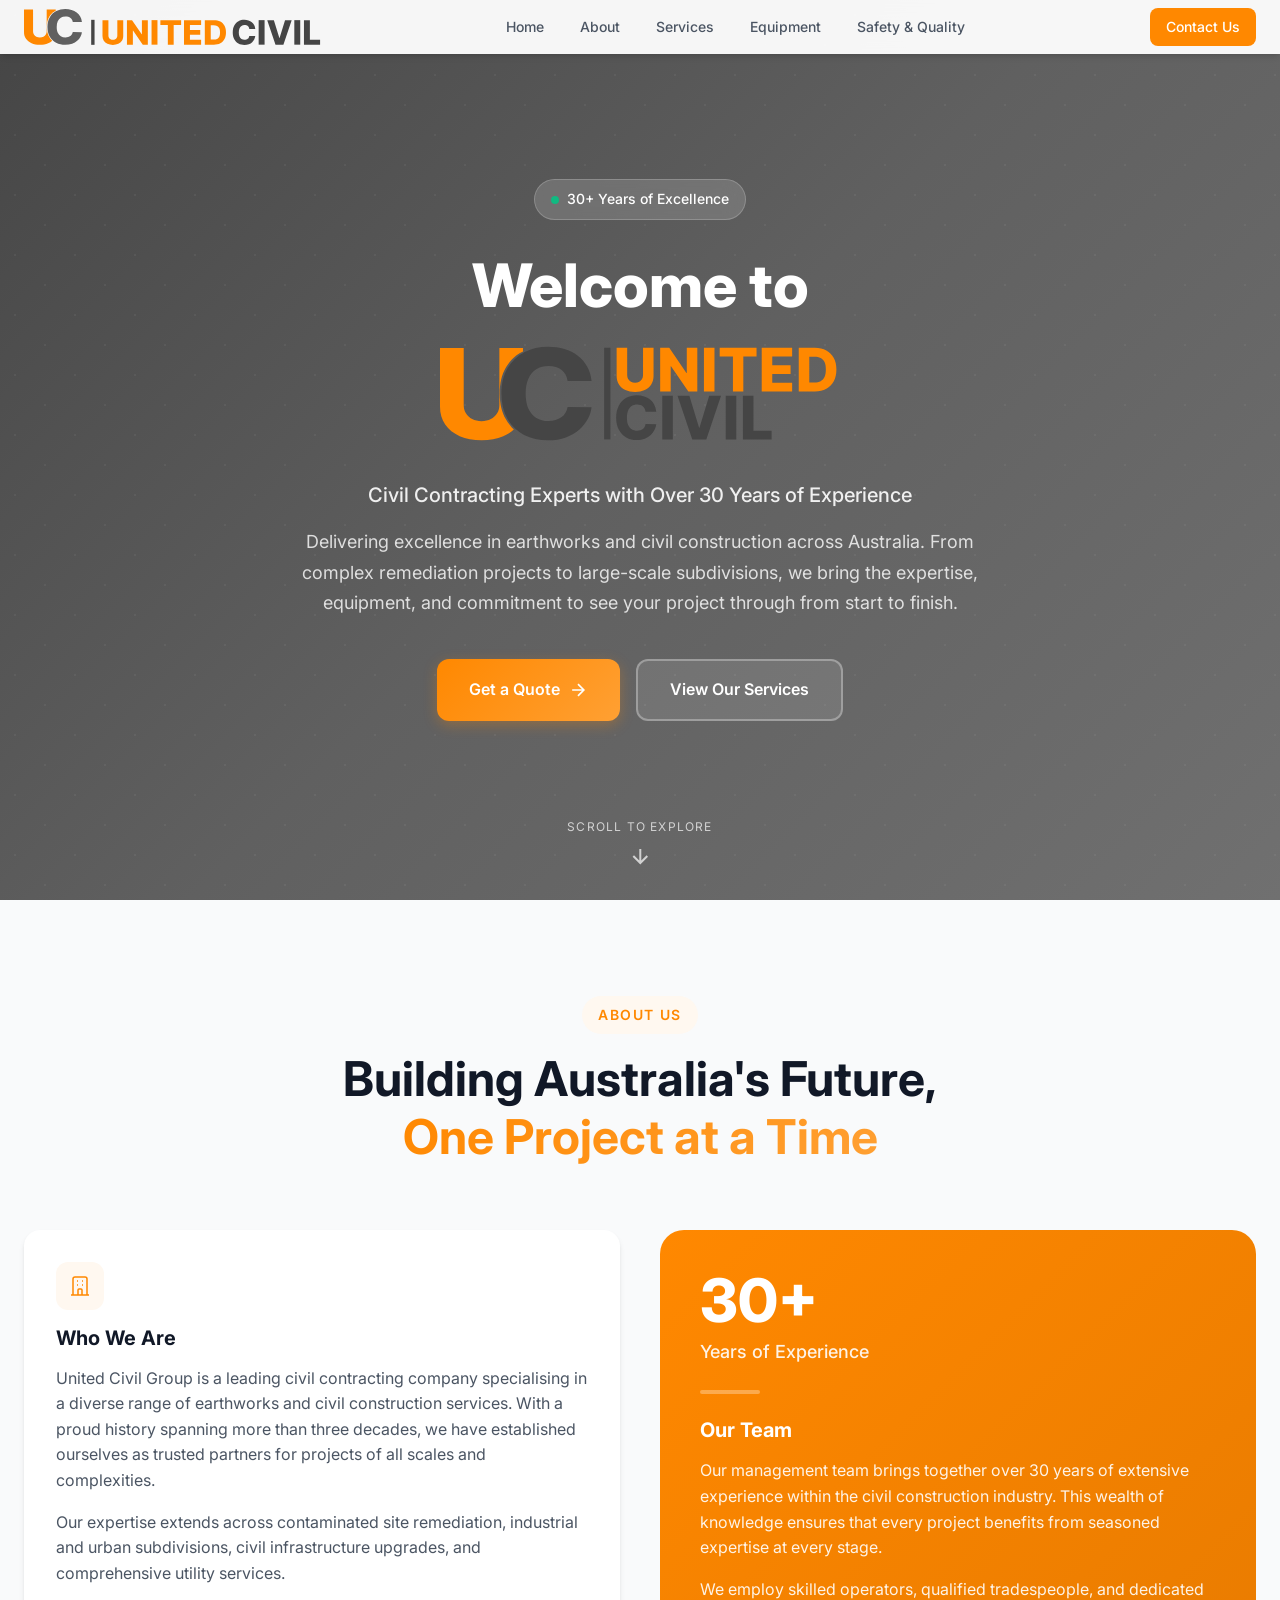
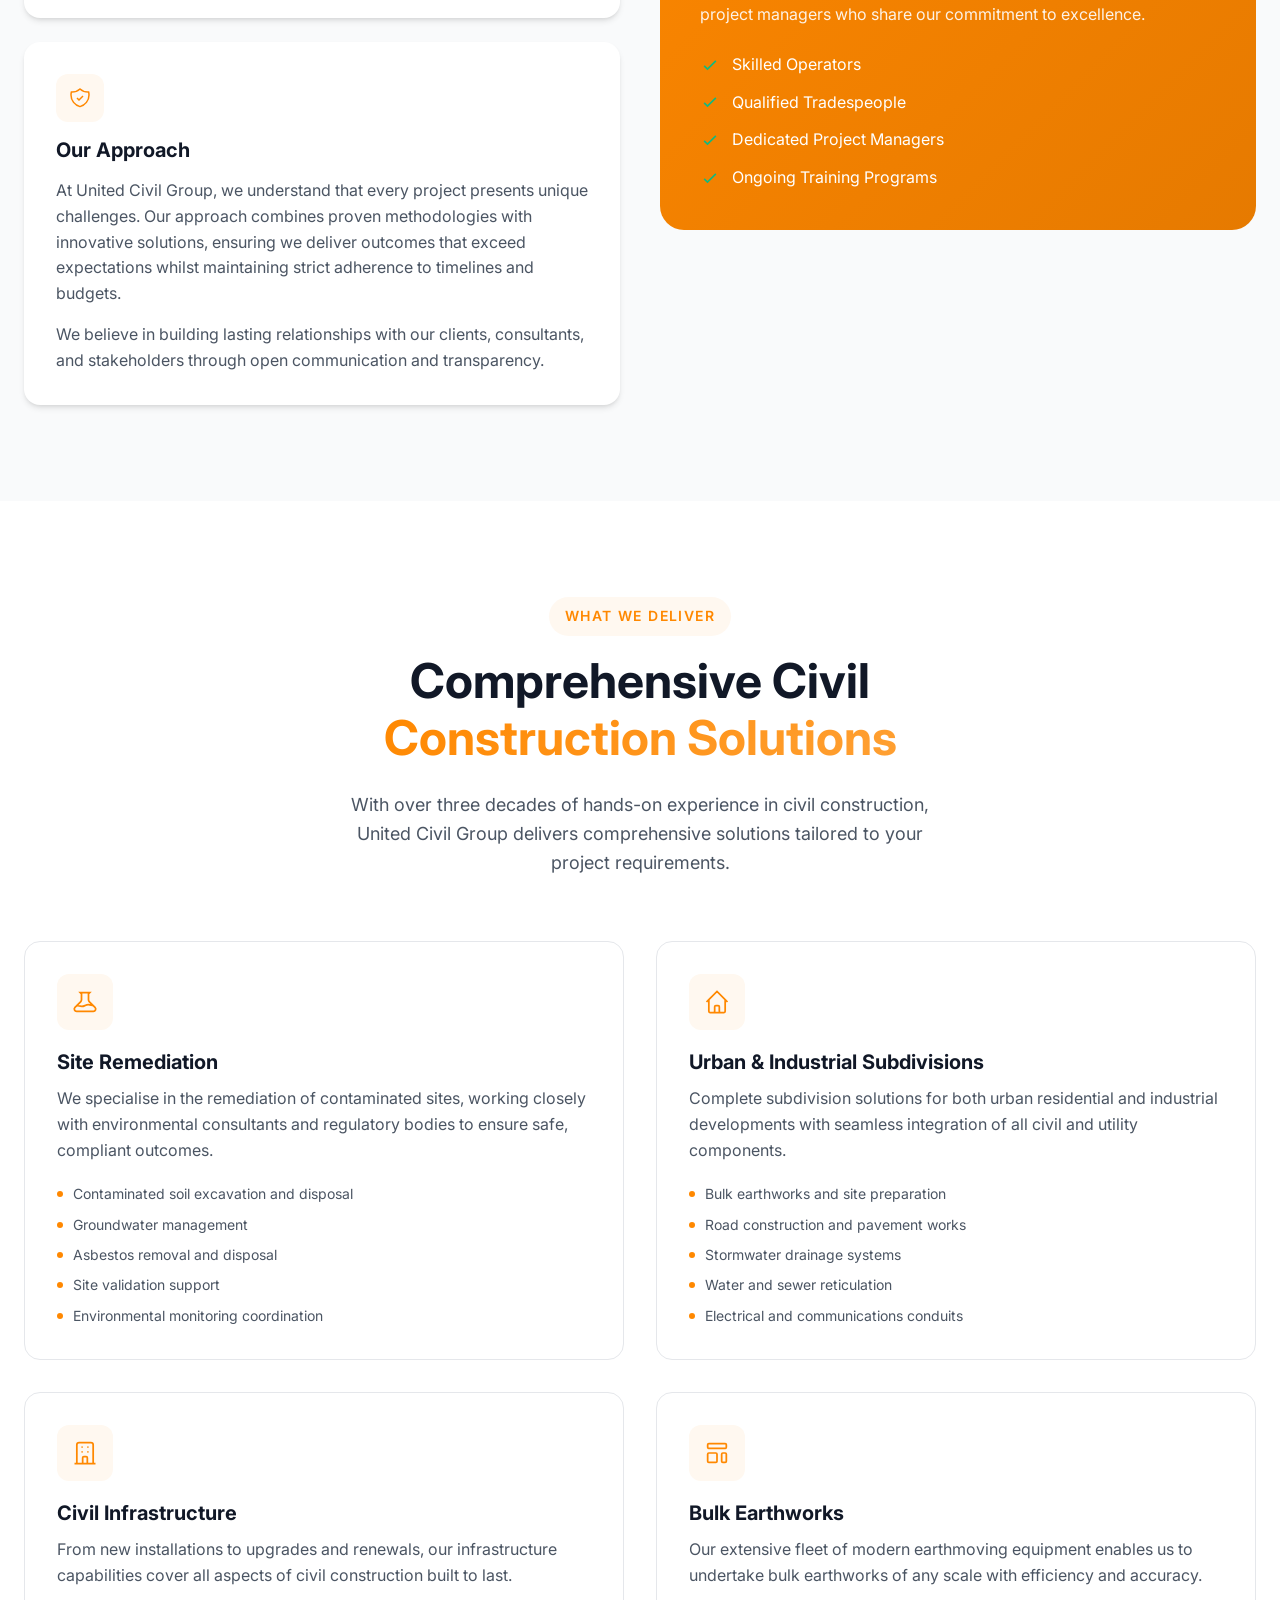
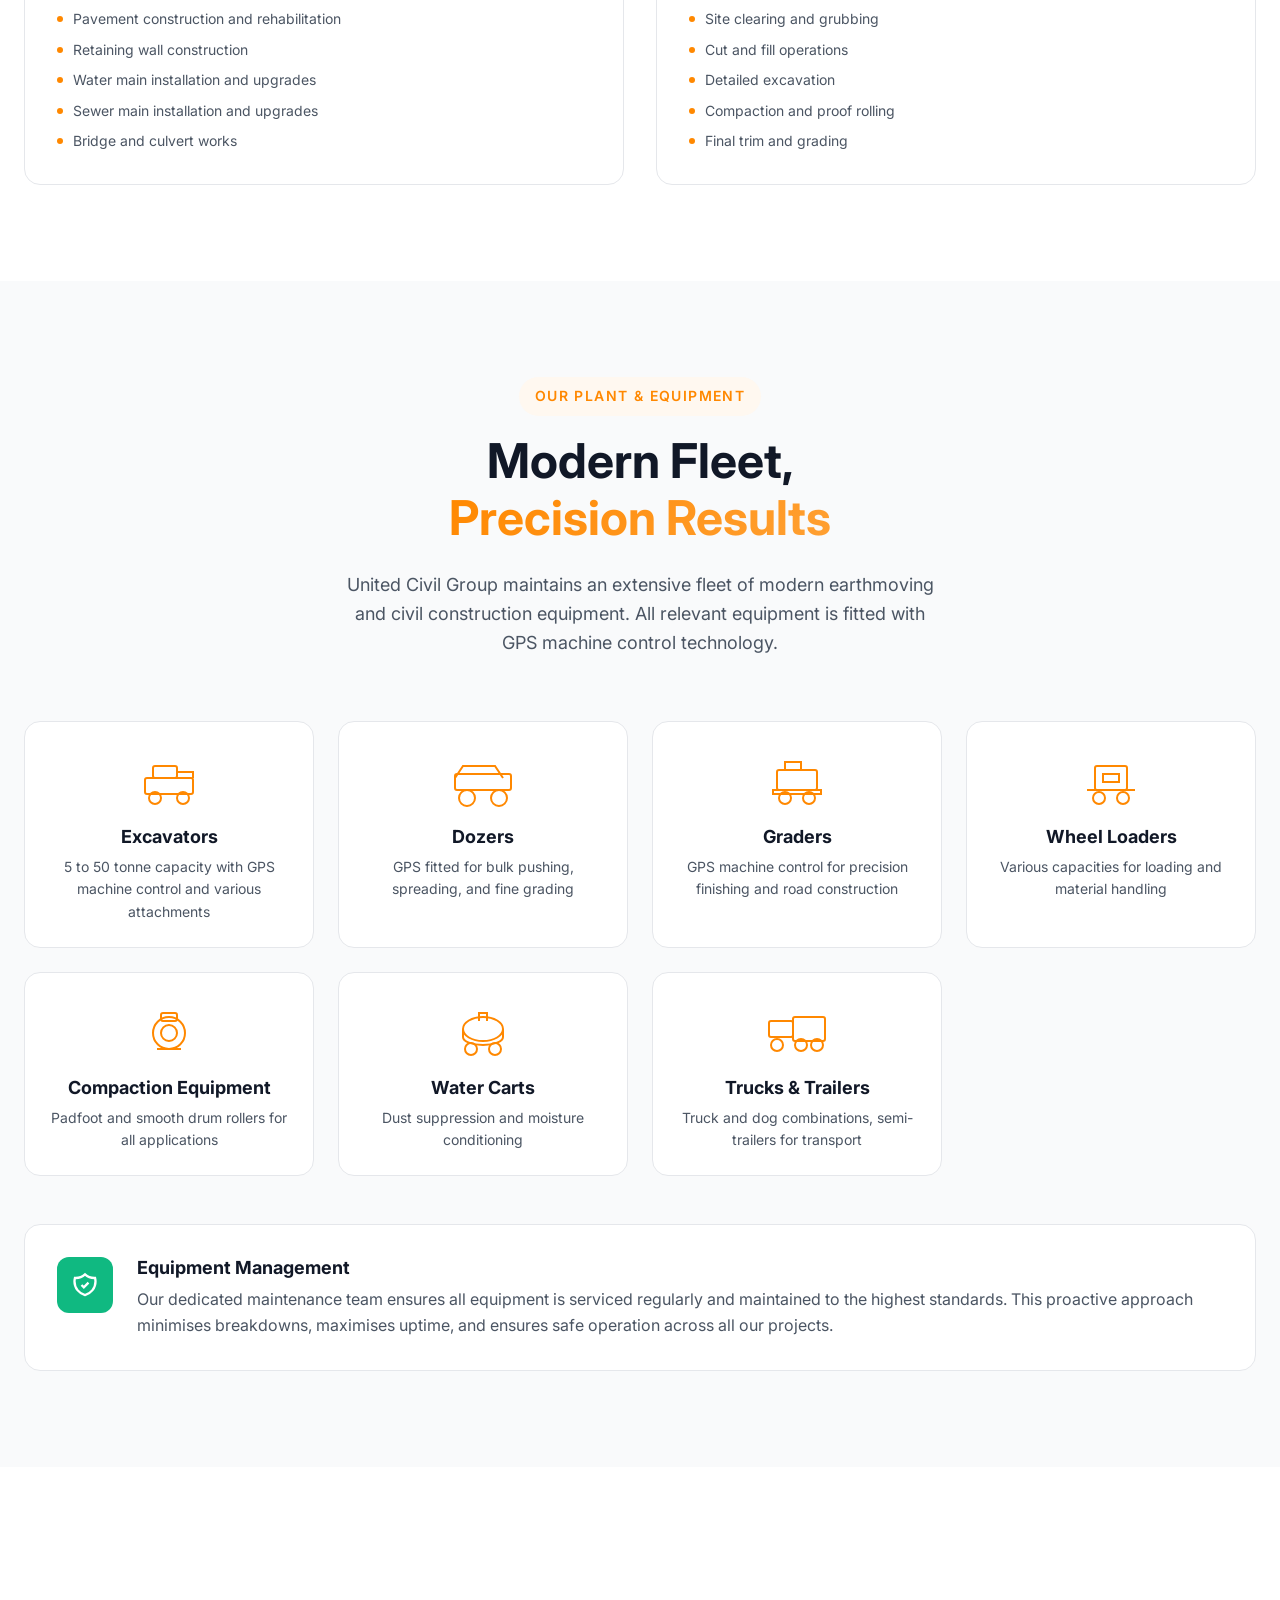
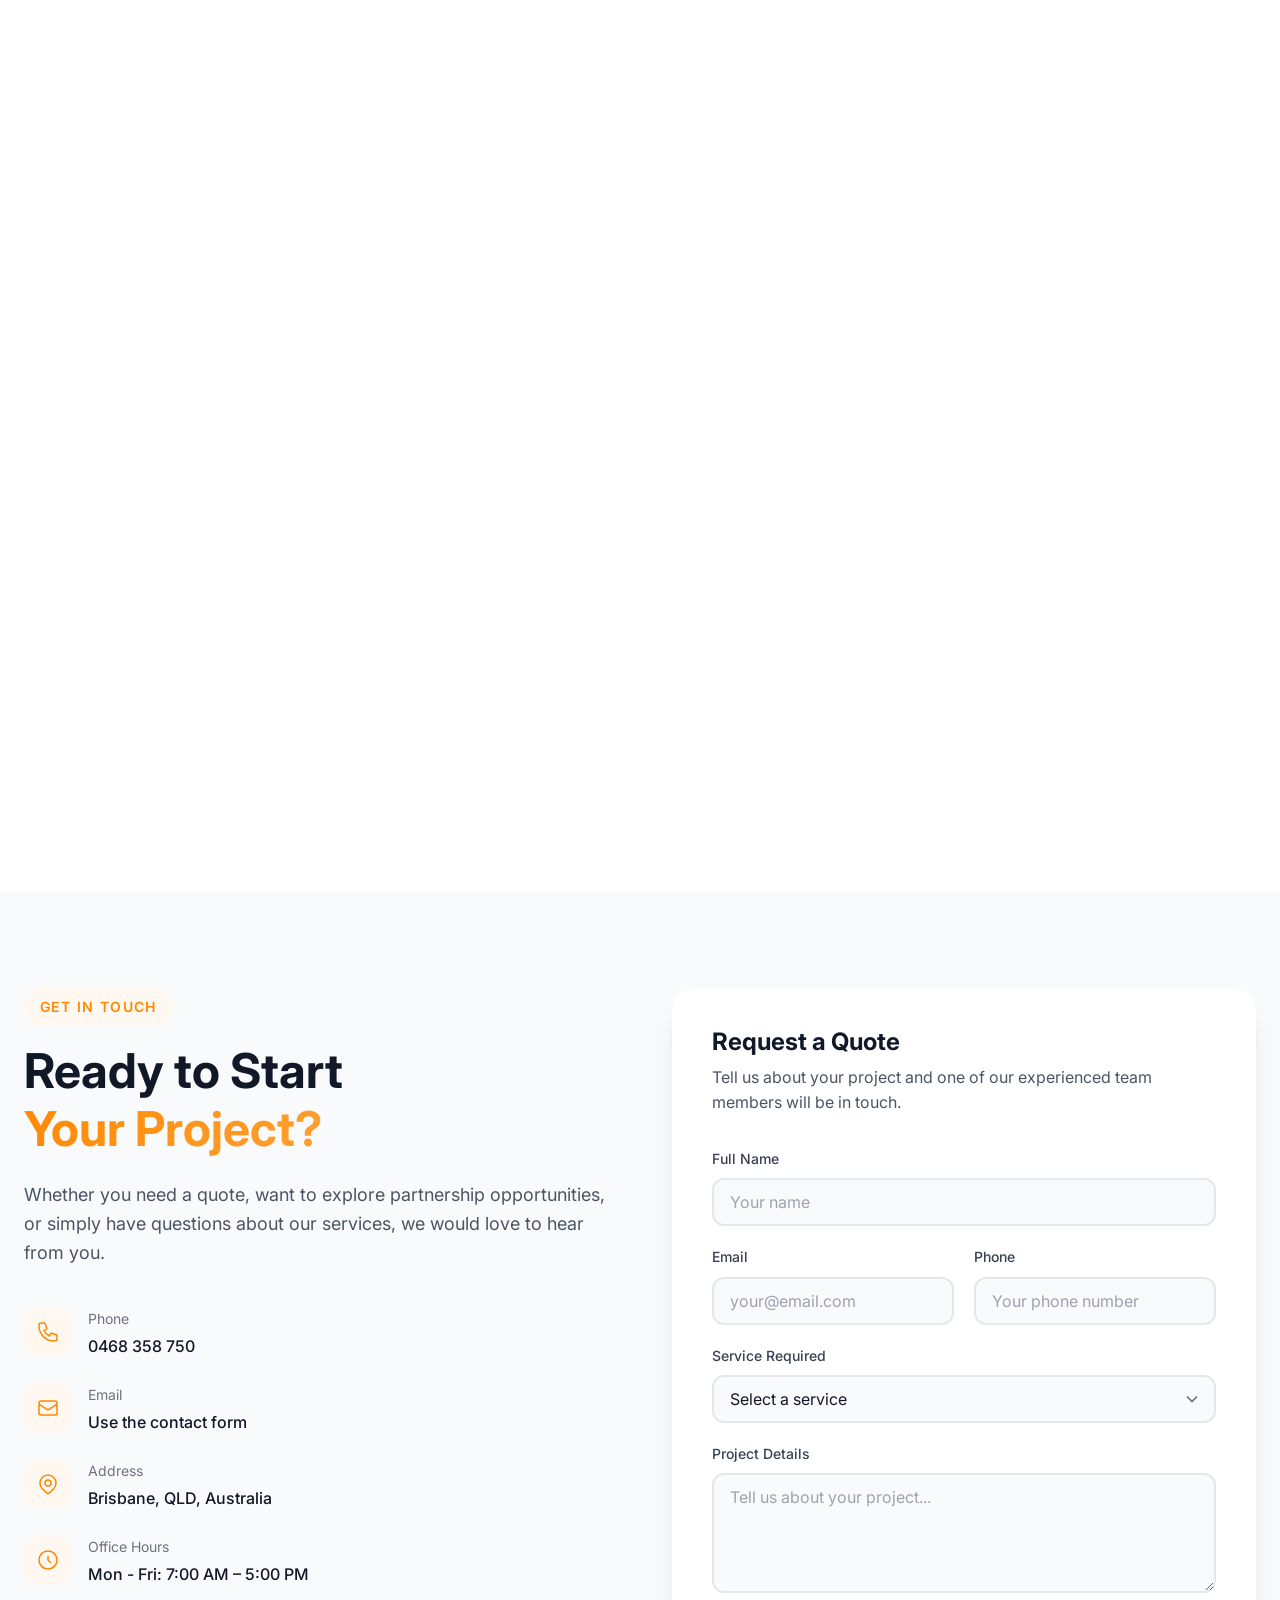
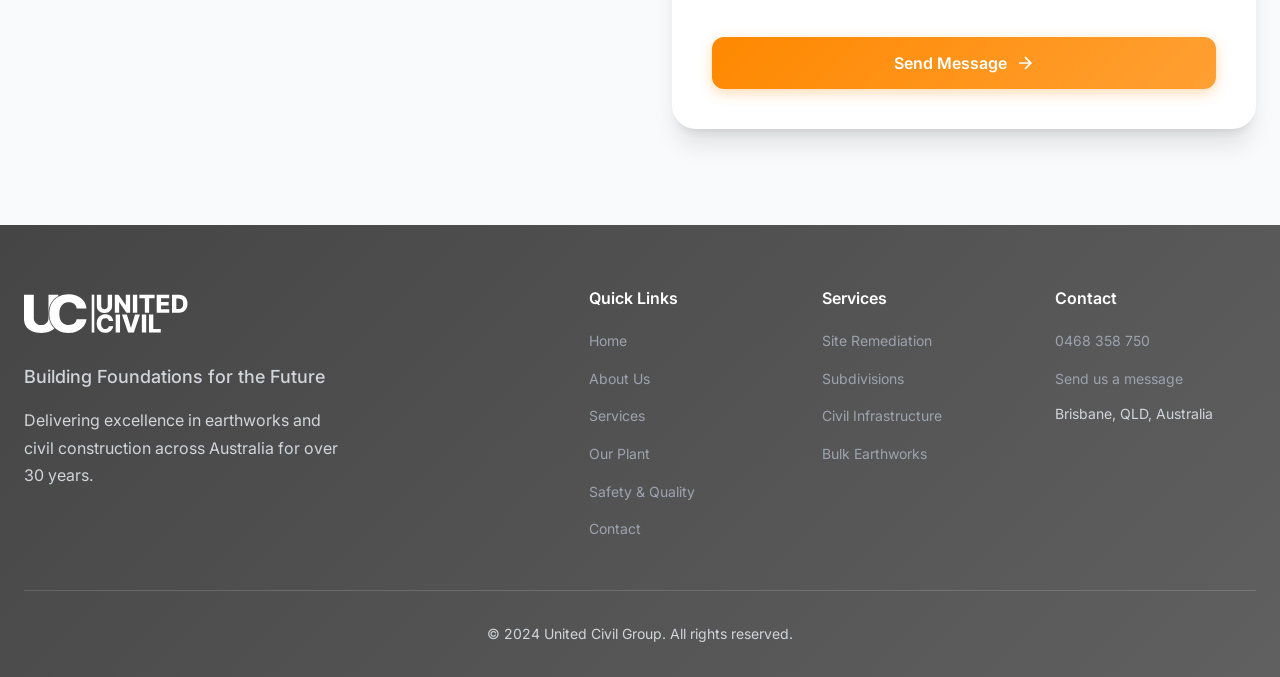
==== commit 543ec0f1: "Update branding, colors, and layout - Use favicon.ico from assets/ico/Back/ - Add LogoThin.svg to na" ====
--- a/index.html
+++ b/index.html
@@ -15,7 +15,7 @@
     <link rel="stylesheet" href="css/styles.css">
 
     <!-- Favicon -->
-    <link rel="icon" type="image/svg+xml" href="assets/favicon.svg">
+    <link rel="icon" type="image/x-icon" href="assets/ico/Back/favicon.ico">
 
     <!-- Cloudflare Turnstile -->
     <script src="https://challenges.cloudflare.com/turnstile/v0/api.js" async defer></script>
@@ -25,7 +25,7 @@
     <nav class="navbar" id="navbar">
         <div class="nav-container">
             <a href="#home" class="nav-logo">
-                <span class="logo-text">United Civil Group</span>
+                <img src="assets/LogoThin.svg" alt="United Civil Group" class="nav-logo-img">
             </a>
 
             <button class="nav-toggle" id="navToggle" aria-label="Toggle navigation">
@@ -38,8 +38,9 @@
                 <li><a href="#services" class="nav-link">Services</a></li>
                 <li><a href="#equipment" class="nav-link">Equipment</a></li>
                 <li><a href="#safety" class="nav-link">Safety & Quality</a></li>
-                <li><a href="#contact" class="nav-link nav-cta">Contact Us</a></li>
+                <li class="nav-cta-mobile"><a href="#contact" class="nav-link nav-cta">Contact Us</a></li>
             </ul>
+            <a href="#contact" class="nav-cta-desktop nav-link nav-cta">Contact Us</a>
         </div>
     </nav>
 
@@ -56,7 +57,7 @@
             </div>
             <h1 class="hero-title animate-fade-up delay-1">
                 Welcome to<br>
-                <span class="text-gradient">United Civil Group</span>
+                <img src="assets/LogoMain.svg" alt="United Civil Group" class="hero-logo">
             </h1>
             <p class="hero-subtitle animate-fade-up delay-2">
                 Civil Contracting Experts with Over 30 Years of Experience
@@ -620,7 +621,7 @@
             <div class="footer-main">
                 <div class="footer-brand">
                     <a href="#home" class="footer-logo">
-                        <span class="logo-text">United Civil Group</span>
+                        <img src="assets/LogoMain.svg" alt="United Civil Group" class="footer-logo-img">
                     </a>
                     <p class="footer-tagline">Building Foundations for the Future</p>
                     <p class="footer-description">
--- a/css/styles.css
+++ b/css/styles.css
@@ -7,19 +7,19 @@
    ========================================================================== */
 :root {
     /* Primary Colors - United Civil Group Brand */
-    --color-primary: #C36801;
-    --color-primary-light: #d97b1a;
-    --color-primary-dark: #a35700;
-    --color-primary-50: #fef6ee;
-    --color-primary-100: #fdecd9;
+    --color-primary: #FF8800;
+    --color-primary-light: #ffa033;
+    --color-primary-dark: #e67a00;
+    --color-primary-50: #fff8f0;
+    --color-primary-100: #ffedd9;
 
     /* Secondary & Contrast Colors */
     --color-secondary: #606060;
     --color-contrast: #454545;
 
     /* Accent Colors */
-    --color-accent: #d97b1a;
-    --color-accent-light: #e89333;
+    --color-accent: #ffa033;
+    --color-accent-light: #ffb54d;
 
     /* Neutral Colors */
     --color-white: #ffffff;
@@ -227,12 +227,12 @@
 .btn-primary {
     background: linear-gradient(135deg, var(--color-primary) 0%, var(--color-primary-light) 100%);
     color: var(--color-white);
-    box-shadow: 0 4px 14px 0 rgba(195, 104, 1, 0.3);
+    box-shadow: 0 4px 14px 0 rgba(255, 136, 0, 0.3);
 }
 
 .btn-primary:hover {
     transform: translateY(-2px);
-    box-shadow: 0 6px 20px 0 rgba(195, 104, 1, 0.4);
+    box-shadow: 0 6px 20px 0 rgba(255, 136, 0, 0.4);
     color: var(--color-white);
 }
 
@@ -270,24 +270,24 @@
     left: 0;
     right: 0;
     z-index: 1000;
-    padding: var(--spacing-4) 0;
+    padding: var(--spacing-2) 0;
     transition: all var(--transition-base);
-}
-
-.navbar.scrolled {
     background: rgba(255, 255, 255, 0.95);
     backdrop-filter: blur(20px);
     box-shadow: var(--shadow-md);
-    padding: var(--spacing-3) 0;
+}
+
+.navbar.scrolled {
+    padding: var(--spacing-2) 0;
 }
 
 .nav-container {
     max-width: var(--container-max);
     margin: 0 auto;
     padding: 0 var(--container-padding);
-    display: flex;
+    display: grid;
+    grid-template-columns: auto 1fr auto;
     align-items: center;
-    justify-content: space-between;
 }
 
 .nav-logo {
@@ -296,21 +296,24 @@
     gap: var(--spacing-2);
 }
 
-.logo-text {
-    font-size: var(--font-size-xl);
-    font-weight: 800;
-    color: var(--color-gray-900);
-    transition: color var(--transition-fast);
-}
-
-.navbar:not(.scrolled) .logo-text {
-    color: var(--color-white);
+.nav-logo-img {
+    height: 36px;
+    width: auto;
 }
 
 .nav-menu {
     display: flex;
     align-items: center;
+    justify-content: center;
     gap: var(--spacing-1);
+}
+
+.nav-cta-mobile {
+    display: none;
+}
+
+.nav-cta-desktop {
+    display: inline-flex;
 }
 
 .nav-link {
@@ -322,24 +325,14 @@
     transition: all var(--transition-fast);
 }
 
-.navbar:not(.scrolled) .nav-link {
-    color: rgba(255, 255, 255, 0.9);
-}
-
 .nav-link:hover {
     color: var(--color-primary);
     background: var(--color-primary-50);
 }
 
-.navbar:not(.scrolled) .nav-link:hover {
-    color: var(--color-white);
-    background: rgba(255, 255, 255, 0.1);
-}
-
 .nav-link.nav-cta {
     background: var(--color-primary);
     color: var(--color-white);
-    margin-left: var(--spacing-4);
 }
 
 .nav-link.nav-cta:hover {
@@ -355,7 +348,8 @@
     background: transparent;
     border: none;
     cursor: pointer;
-    position: relative;
+    position: absolute;
+    right: var(--container-padding);
     z-index: 1001;
 }
 
@@ -366,10 +360,6 @@
     background: var(--color-gray-900);
     position: relative;
     transition: all var(--transition-fast);
-}
-
-.navbar:not(.scrolled) .hamburger {
-    background: var(--color-white);
 }
 
 .hamburger::before,
@@ -429,9 +419,9 @@
     position: absolute;
     inset: 0;
     background: linear-gradient(135deg,
-        var(--color-primary-dark) 0%,
-        var(--color-primary) 50%,
-        var(--color-accent) 100%);
+        var(--color-contrast) 0%,
+        var(--color-secondary) 50%,
+        #707070 100%);
 }
 
 .hero-pattern {
@@ -485,11 +475,12 @@
     color: var(--color-white);
 }
 
-.hero-title .text-gradient {
-    background: linear-gradient(135deg, #ffffff 0%, rgba(255, 255, 255, 0.7) 100%);
-    -webkit-background-clip: text;
-    -webkit-text-fill-color: transparent;
-    background-clip: text;
+.hero-logo {
+    max-width: 400px;
+    width: 100%;
+    height: auto;
+    margin: var(--spacing-4) auto 0;
+    display: block;
 }
 
 .hero-subtitle {
@@ -1151,8 +1142,8 @@
 /* Footer
    ========================================================================== */
 .footer {
-    background: var(--color-gray-900);
-    color: var(--color-gray-400);
+    background: linear-gradient(135deg, var(--color-contrast) 0%, var(--color-secondary) 100%);
+    color: var(--color-gray-300);
     padding: var(--spacing-16) 0 var(--spacing-8);
 }
 
@@ -1161,7 +1152,7 @@
     grid-template-columns: 1.5fr 2fr;
     gap: var(--spacing-16);
     padding-bottom: var(--spacing-12);
-    border-bottom: 1px solid var(--color-gray-800);
+    border-bottom: 1px solid rgba(255, 255, 255, 0.15);
 }
 
 .footer-logo {
@@ -1169,9 +1160,10 @@
     margin-bottom: var(--spacing-4);
 }
 
-.footer-logo .logo-text {
-    color: var(--color-white);
-    font-size: var(--font-size-xl);
+.footer-logo-img {
+    height: 50px;
+    width: auto;
+    filter: brightness(0) invert(1);
 }
 
 .footer-tagline {
@@ -1305,10 +1297,25 @@
         padding: var(--spacing-16) 0;
     }
 
+    .nav-container {
+        display: flex;
+        justify-content: space-between;
+    }
+
     .nav-toggle {
         display: flex;
         align-items: center;
         justify-content: center;
+        position: relative;
+        right: auto;
+    }
+
+    .nav-cta-desktop {
+        display: none;
+    }
+
+    .nav-cta-mobile {
+        display: list-item;
     }
 
     .nav-menu {
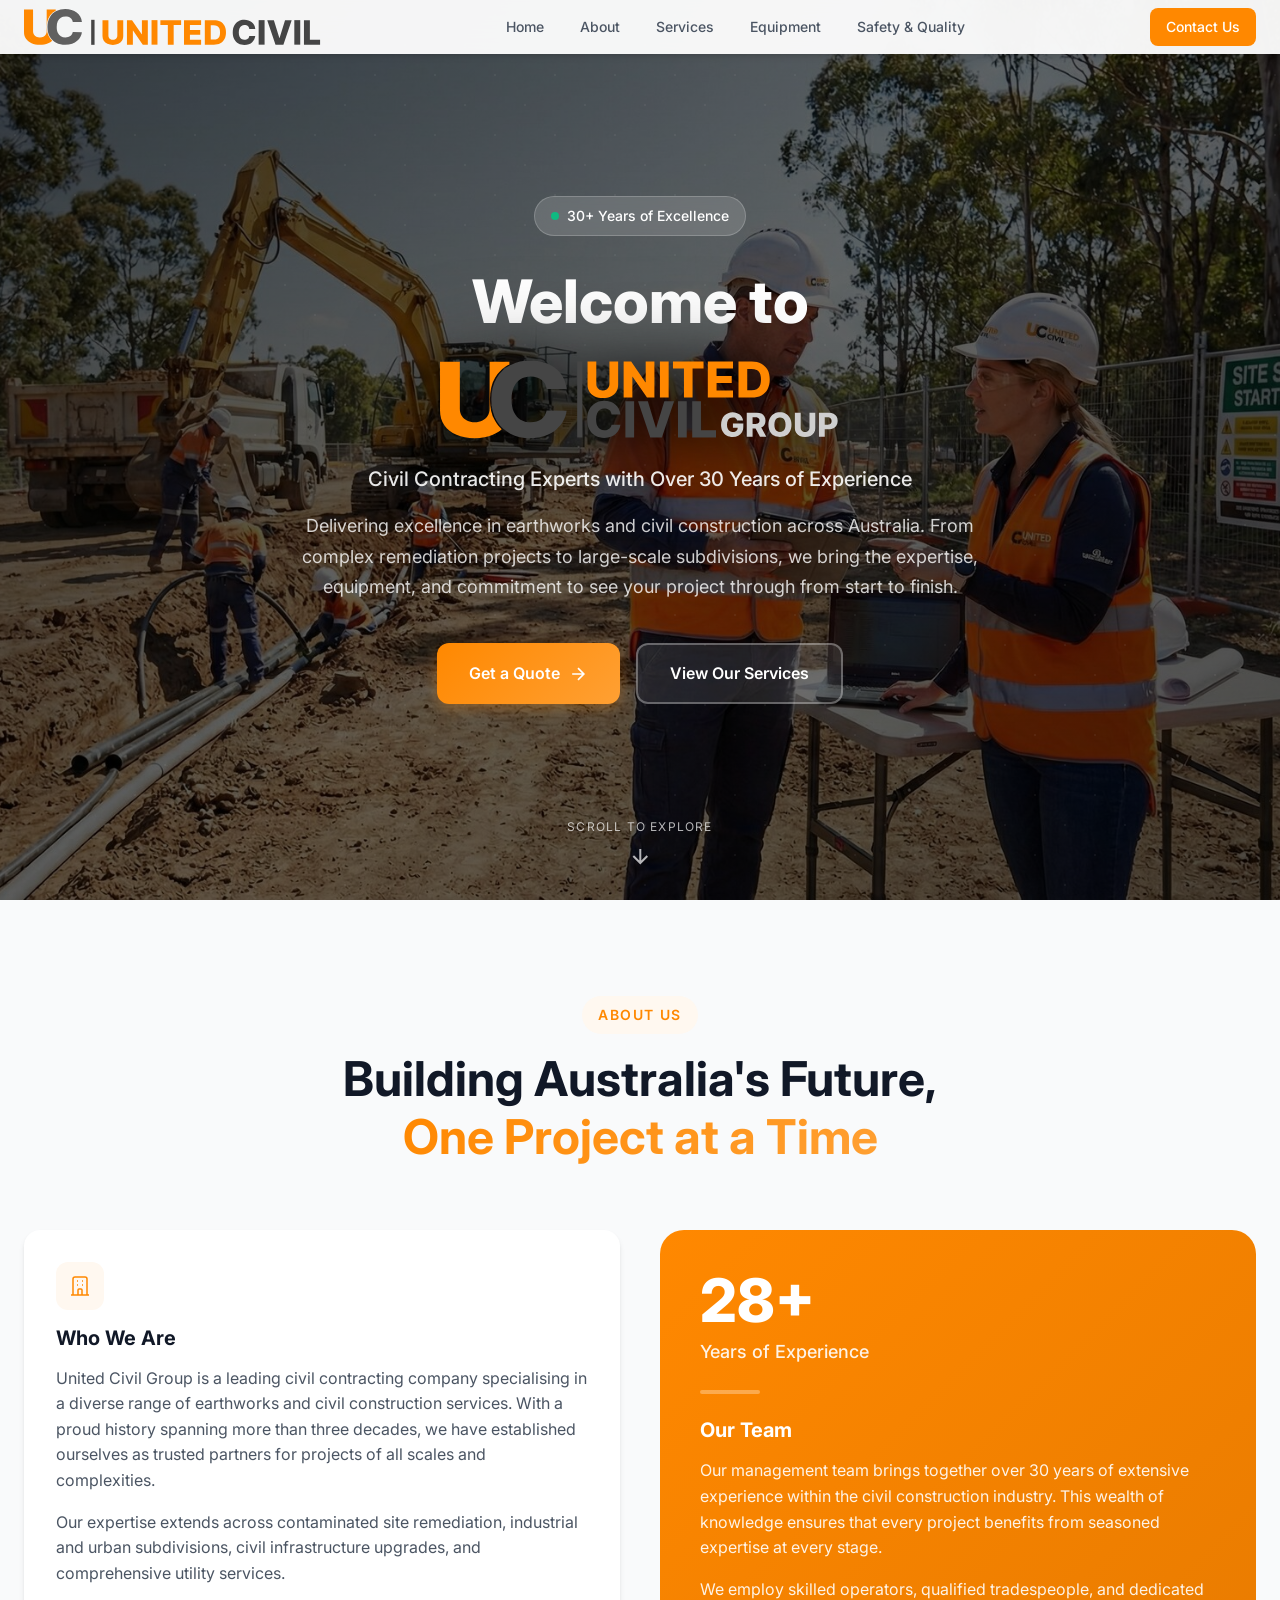
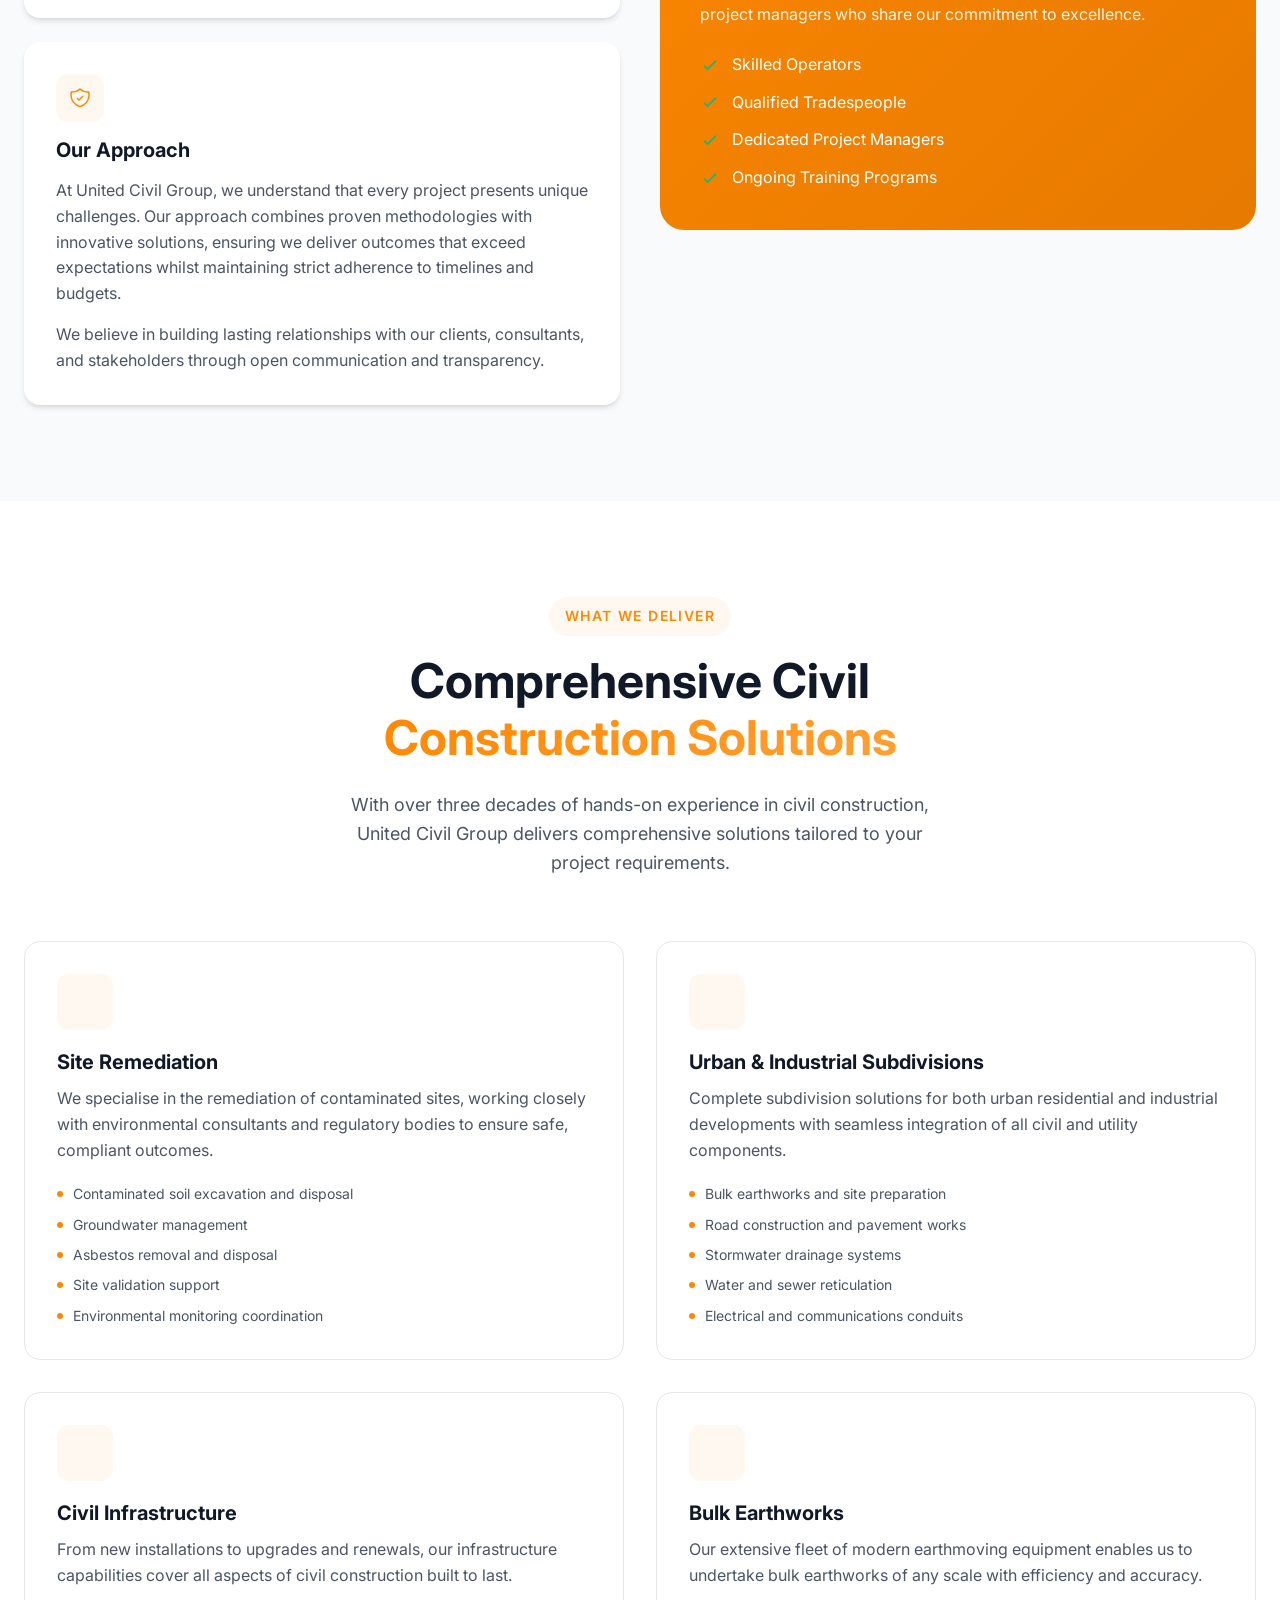
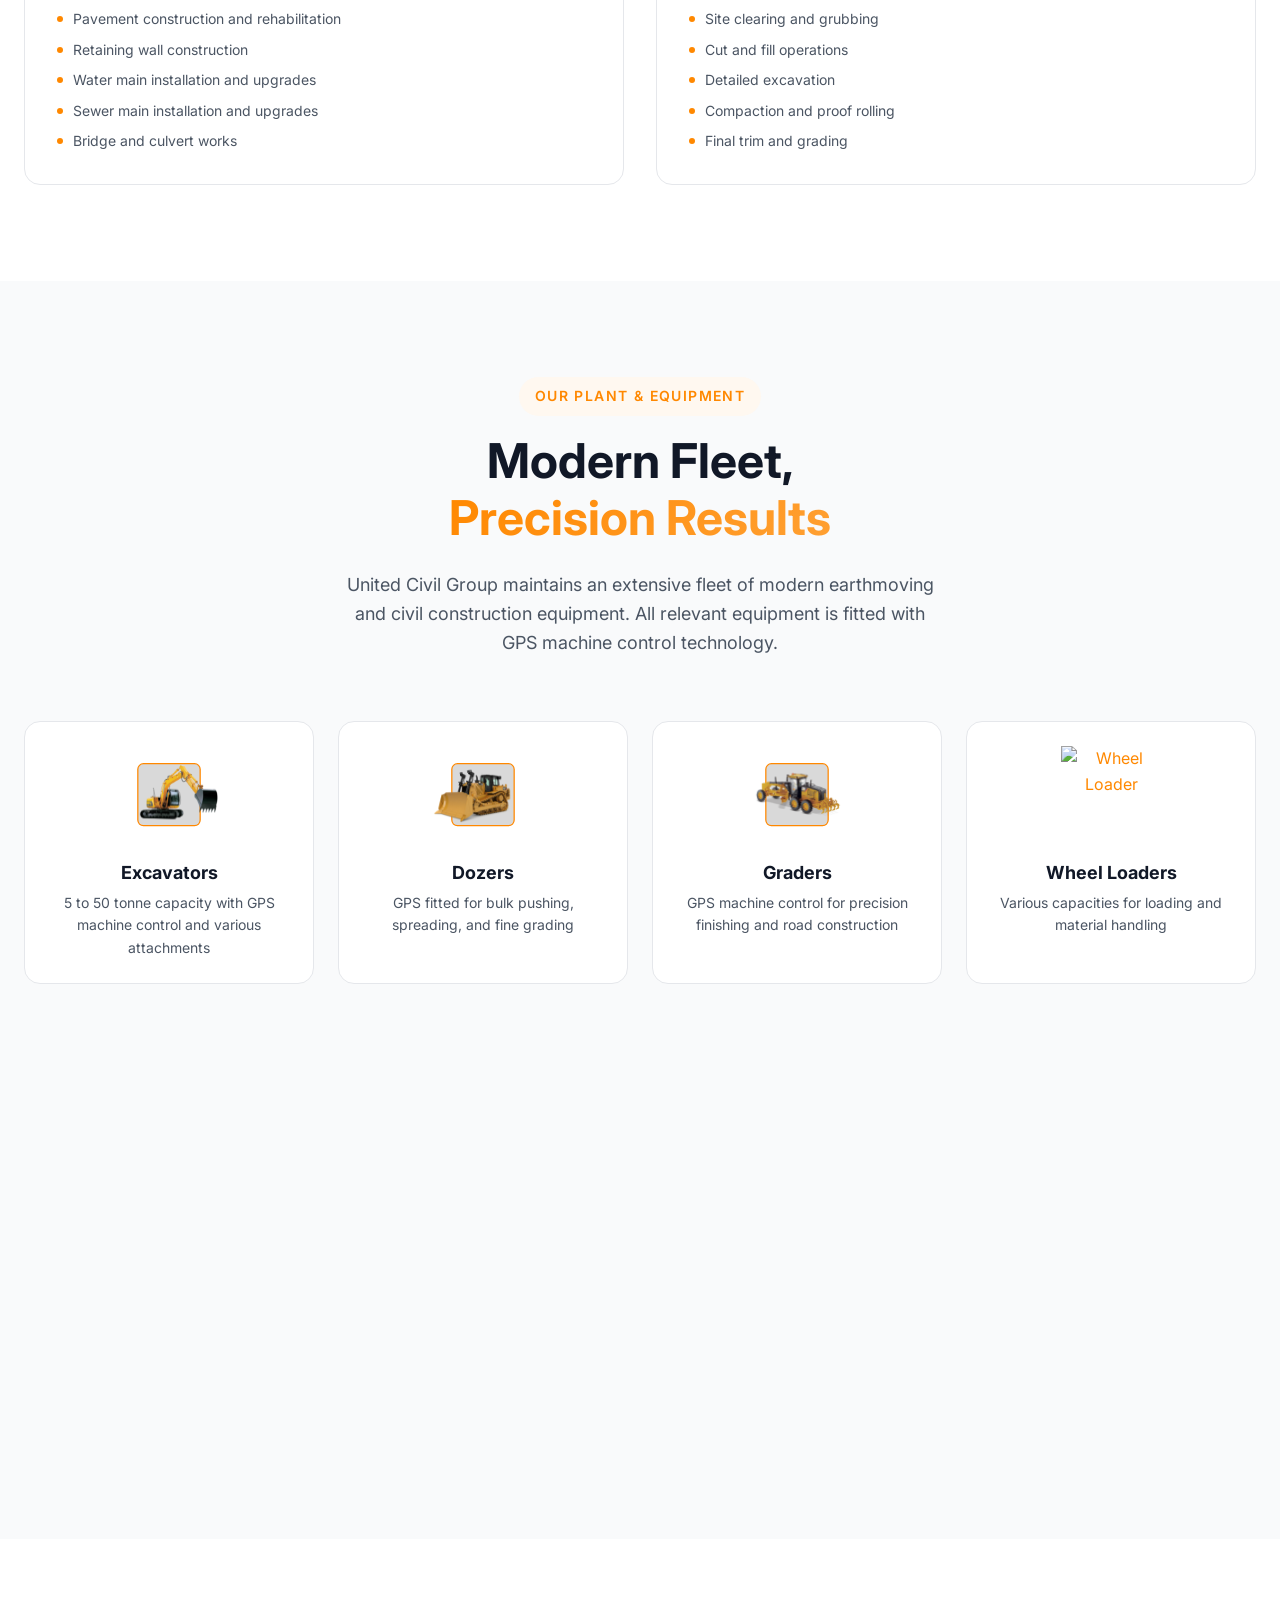
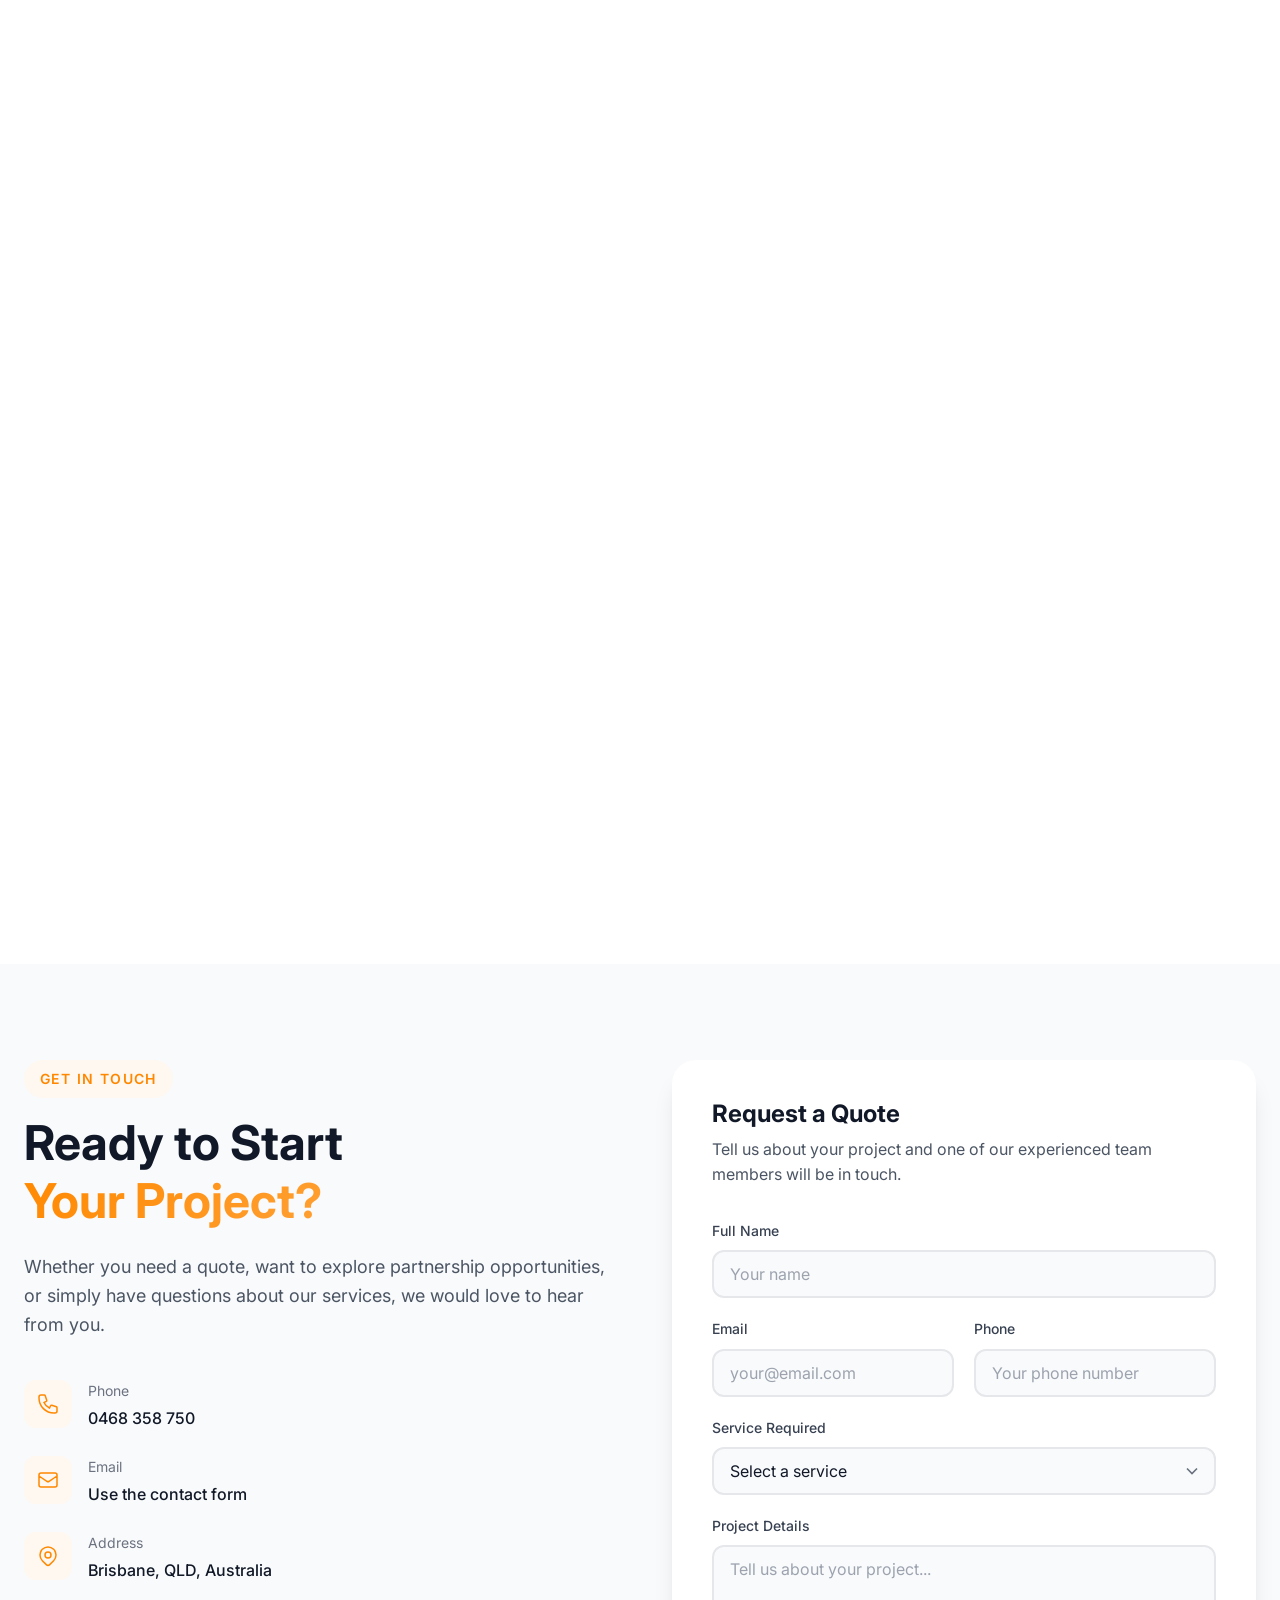
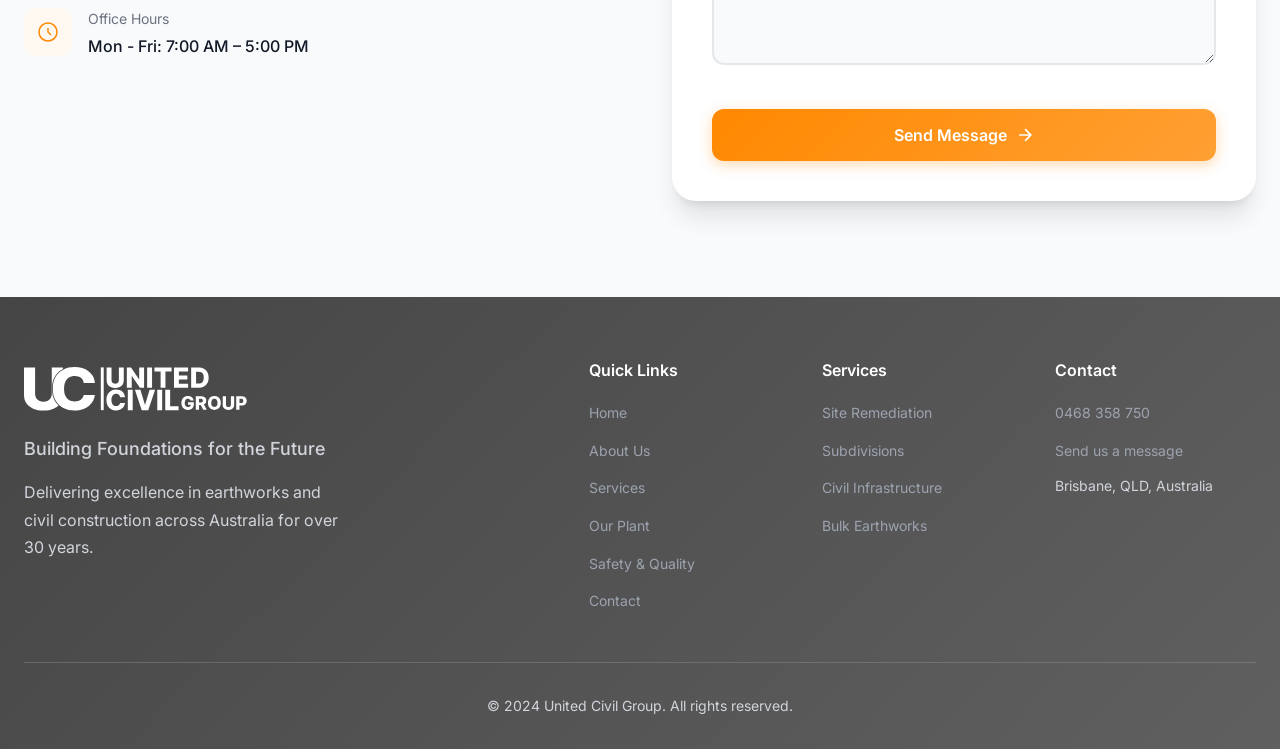
==== commit f7fb684f: "Add hero background image and improve mobile responsiveness - Add construction site hero background " ====
--- a/index.html
+++ b/index.html
@@ -1,15 +1,18 @@
 <!DOCTYPE html>
 <html lang="en">
+
 <head>
     <meta charset="UTF-8">
     <meta name="viewport" content="width=device-width, initial-scale=1.0">
     <title>United Civil Group | Civil Contracting Experts</title>
-    <meta name="description" content="United Civil Group - Civil Contracting Experts with Over 30 Years of Experience. Delivering excellence in earthworks and civil construction across Australia.">
+    <meta name="description"
+        content="United Civil Group - Civil Contracting Experts with Over 30 Years of Experience. Delivering excellence in earthworks and civil construction across Australia.">
 
     <!-- Fonts -->
     <link rel="preconnect" href="https://fonts.googleapis.com">
     <link rel="preconnect" href="https://fonts.gstatic.com" crossorigin>
-    <link href="https://fonts.googleapis.com/css2?family=Inter:wght@300;400;500;600;700;800&display=swap" rel="stylesheet">
+    <link href="https://fonts.googleapis.com/css2?family=Inter:wght@300;400;500;600;700;800&display=swap"
+        rel="stylesheet">
 
     <!-- Styles -->
     <link rel="stylesheet" href="css/styles.css">
@@ -19,7 +22,11 @@
 
     <!-- Cloudflare Turnstile -->
     <script src="https://challenges.cloudflare.com/turnstile/v0/api.js" async defer></script>
+
+    <!-- Lucide Icons -->
+    <script src="https://unpkg.com/lucide@latest/dist/umd/lucide.min.js"></script>
 </head>
+
 <body>
     <!-- Navigation -->
     <nav class="navbar" id="navbar">
@@ -71,7 +78,7 @@
                 <a href="#contact" class="btn btn-primary">
                     <span>Get a Quote</span>
                     <svg class="btn-icon" viewBox="0 0 24 24" fill="none" stroke="currentColor" stroke-width="2">
-                        <path d="M5 12h14M12 5l7 7-7 7"/>
+                        <path d="M5 12h14M12 5l7 7-7 7" />
                     </svg>
                 </a>
                 <a href="#services" class="btn btn-secondary">
@@ -84,7 +91,7 @@
                 <span class="scroll-text">Scroll to explore</span>
                 <div class="scroll-arrow">
                     <svg viewBox="0 0 24 24" fill="none" stroke="currentColor" stroke-width="2">
-                        <path d="M12 5v14M5 12l7 7 7-7"/>
+                        <path d="M12 5v14M5 12l7 7 7-7" />
                     </svg>
                 </div>
             </a>
@@ -107,23 +114,33 @@
                     <div class="about-card animate-on-scroll">
                         <div class="about-card-icon">
                             <svg viewBox="0 0 24 24" fill="none" stroke="currentColor" stroke-width="1.5">
-                                <path d="M19 21V5a2 2 0 00-2-2H7a2 2 0 00-2 2v16m14 0h2m-2 0h-5m-9 0H3m2 0h5M9 7h1m-1 4h1m4-4h1m-1 4h1m-5 10v-5a1 1 0 011-1h2a1 1 0 011 1v5m-4 0h4"/>
+                                <path
+                                    d="M19 21V5a2 2 0 00-2-2H7a2 2 0 00-2 2v16m14 0h2m-2 0h-5m-9 0H3m2 0h5M9 7h1m-1 4h1m4-4h1m-1 4h1m-5 10v-5a1 1 0 011-1h2a1 1 0 011 1v5m-4 0h4" />
                             </svg>
                         </div>
                         <h3>Who We Are</h3>
-                        <p>United Civil Group is a leading civil contracting company specialising in a diverse range of earthworks and civil construction services. With a proud history spanning more than three decades, we have established ourselves as trusted partners for projects of all scales and complexities.</p>
-                        <p>Our expertise extends across contaminated site remediation, industrial and urban subdivisions, civil infrastructure upgrades, and comprehensive utility services.</p>
+                        <p>United Civil Group is a leading civil contracting company specialising in a diverse range of
+                            earthworks and civil construction services. With a proud history spanning more than three
+                            decades, we have established ourselves as trusted partners for projects of all scales and
+                            complexities.</p>
+                        <p>Our expertise extends across contaminated site remediation, industrial and urban
+                            subdivisions, civil infrastructure upgrades, and comprehensive utility services.</p>
                     </div>
 
                     <div class="about-card animate-on-scroll">
                         <div class="about-card-icon">
                             <svg viewBox="0 0 24 24" fill="none" stroke="currentColor" stroke-width="1.5">
-                                <path d="M9 12l2 2 4-4m5.618-4.016A11.955 11.955 0 0112 2.944a11.955 11.955 0 01-8.618 3.04A12.02 12.02 0 003 9c0 5.591 3.824 10.29 9 11.622 5.176-1.332 9-6.03 9-11.622 0-1.042-.133-2.052-.382-3.016z"/>
+                                <path
+                                    d="M9 12l2 2 4-4m5.618-4.016A11.955 11.955 0 0112 2.944a11.955 11.955 0 01-8.618 3.04A12.02 12.02 0 003 9c0 5.591 3.824 10.29 9 11.622 5.176-1.332 9-6.03 9-11.622 0-1.042-.133-2.052-.382-3.016z" />
                             </svg>
                         </div>
                         <h3>Our Approach</h3>
-                        <p>At United Civil Group, we understand that every project presents unique challenges. Our approach combines proven methodologies with innovative solutions, ensuring we deliver outcomes that exceed expectations whilst maintaining strict adherence to timelines and budgets.</p>
-                        <p>We believe in building lasting relationships with our clients, consultants, and stakeholders through open communication and transparency.</p>
+                        <p>At United Civil Group, we understand that every project presents unique challenges. Our
+                            approach combines proven methodologies with innovative solutions, ensuring we deliver
+                            outcomes that exceed expectations whilst maintaining strict adherence to timelines and
+                            budgets.</p>
+                        <p>We believe in building lasting relationships with our clients, consultants, and stakeholders
+                            through open communication and transparency.</p>
                     </div>
                 </div>
 
@@ -133,30 +150,33 @@
                         <div class="feature-label">Years of Experience</div>
                         <div class="feature-divider"></div>
                         <h3>Our Team</h3>
-                        <p>Our management team brings together over 30 years of extensive experience within the civil construction industry. This wealth of knowledge ensures that every project benefits from seasoned expertise at every stage.</p>
-                        <p>We employ skilled operators, qualified tradespeople, and dedicated project managers who share our commitment to excellence.</p>
+                        <p>Our management team brings together over 30 years of extensive experience within the civil
+                            construction industry. This wealth of knowledge ensures that every project benefits from
+                            seasoned expertise at every stage.</p>
+                        <p>We employ skilled operators, qualified tradespeople, and dedicated project managers who share
+                            our commitment to excellence.</p>
                         <ul class="feature-list">
                             <li>
                                 <svg viewBox="0 0 24 24" fill="none" stroke="currentColor" stroke-width="2">
-                                    <path d="M5 13l4 4L19 7"/>
+                                    <path d="M5 13l4 4L19 7" />
                                 </svg>
                                 Skilled Operators
                             </li>
                             <li>
                                 <svg viewBox="0 0 24 24" fill="none" stroke="currentColor" stroke-width="2">
-                                    <path d="M5 13l4 4L19 7"/>
+                                    <path d="M5 13l4 4L19 7" />
                                 </svg>
                                 Qualified Tradespeople
                             </li>
                             <li>
                                 <svg viewBox="0 0 24 24" fill="none" stroke="currentColor" stroke-width="2">
-                                    <path d="M5 13l4 4L19 7"/>
+                                    <path d="M5 13l4 4L19 7" />
                                 </svg>
                                 Dedicated Project Managers
                             </li>
                             <li>
                                 <svg viewBox="0 0 24 24" fill="none" stroke="currentColor" stroke-width="2">
-                                    <path d="M5 13l4 4L19 7"/>
+                                    <path d="M5 13l4 4L19 7" />
                                 </svg>
                                 Ongoing Training Programs
                             </li>
@@ -186,13 +206,12 @@
                 <!-- Service 1: Site Remediation -->
                 <div class="service-card animate-on-scroll">
                     <div class="service-icon">
-                        <svg viewBox="0 0 24 24" fill="none" stroke="currentColor" stroke-width="1.5">
-                            <path d="M19.428 15.428a2 2 0 00-1.022-.547l-2.387-.477a6 6 0 00-3.86.517l-.318.158a6 6 0 01-3.86.517L6.05 15.21a2 2 0 00-1.806.547M8 4h8l-1 1v5.172a2 2 0 00.586 1.414l5 5c1.26 1.26.367 3.414-1.415 3.414H4.828c-1.782 0-2.674-2.154-1.414-3.414l5-5A2 2 0 009 10.172V5L8 4z"/>
-                        </svg>
+                        <i data-lucide="flask-conical"></i>
                     </div>
                     <h3 class="service-title">Site Remediation</h3>
                     <p class="service-description">
-                        We specialise in the remediation of contaminated sites, working closely with environmental consultants and regulatory bodies to ensure safe, compliant outcomes.
+                        We specialise in the remediation of contaminated sites, working closely with environmental
+                        consultants and regulatory bodies to ensure safe, compliant outcomes.
                     </p>
                     <ul class="service-list">
                         <li>Contaminated soil excavation and disposal</li>
@@ -207,13 +226,12 @@
                 <!-- Service 2: Subdivisions -->
                 <div class="service-card animate-on-scroll">
                     <div class="service-icon">
-                        <svg viewBox="0 0 24 24" fill="none" stroke="currentColor" stroke-width="1.5">
-                            <path d="M3 12l2-2m0 0l7-7 7 7M5 10v10a1 1 0 001 1h3m10-11l2 2m-2-2v10a1 1 0 01-1 1h-3m-6 0a1 1 0 001-1v-4a1 1 0 011-1h2a1 1 0 011 1v4a1 1 0 001 1m-6 0h6"/>
-                        </svg>
+                        <i data-lucide="land-plot"></i>
                     </div>
                     <h3 class="service-title">Urban & Industrial Subdivisions</h3>
                     <p class="service-description">
-                        Complete subdivision solutions for both urban residential and industrial developments with seamless integration of all civil and utility components.
+                        Complete subdivision solutions for both urban residential and industrial developments with
+                        seamless integration of all civil and utility components.
                     </p>
                     <ul class="service-list">
                         <li>Bulk earthworks and site preparation</li>
@@ -228,13 +246,12 @@
                 <!-- Service 3: Civil Infrastructure -->
                 <div class="service-card animate-on-scroll">
                     <div class="service-icon">
-                        <svg viewBox="0 0 24 24" fill="none" stroke="currentColor" stroke-width="1.5">
-                            <path d="M19 21V5a2 2 0 00-2-2H7a2 2 0 00-2 2v16m14 0h2m-2 0h-5m-9 0H3m2 0h5M9 7h1m-1 4h1m4-4h1m-1 4h1m-5 10v-5a1 1 0 011-1h2a1 1 0 011 1v5m-4 0h4"/>
-                        </svg>
+                        <i data-lucide="construction"></i>
                     </div>
                     <h3 class="service-title">Civil Infrastructure</h3>
                     <p class="service-description">
-                        From new installations to upgrades and renewals, our infrastructure capabilities cover all aspects of civil construction built to last.
+                        From new installations to upgrades and renewals, our infrastructure capabilities cover all
+                        aspects of civil construction built to last.
                     </p>
                     <ul class="service-list">
                         <li>Pavement construction and rehabilitation</li>
@@ -249,13 +266,12 @@
                 <!-- Service 4: Bulk Earthworks -->
                 <div class="service-card animate-on-scroll">
                     <div class="service-icon">
-                        <svg viewBox="0 0 24 24" fill="none" stroke="currentColor" stroke-width="1.5">
-                            <path d="M4 5a1 1 0 011-1h14a1 1 0 011 1v2a1 1 0 01-1 1H5a1 1 0 01-1-1V5zM4 13a1 1 0 011-1h6a1 1 0 011 1v6a1 1 0 01-1 1H5a1 1 0 01-1-1v-6zM16 13a1 1 0 011-1h2a1 1 0 011 1v6a1 1 0 01-1 1h-2a1 1 0 01-1-1v-6z"/>
-                        </svg>
+                        <i data-lucide="mountain"></i>
                     </div>
                     <h3 class="service-title">Bulk Earthworks</h3>
                     <p class="service-description">
-                        Our extensive fleet of modern earthmoving equipment enables us to undertake bulk earthworks of any scale with efficiency and accuracy.
+                        Our extensive fleet of modern earthmoving equipment enables us to undertake bulk earthworks of
+                        any scale with efficiency and accuracy.
                     </p>
                     <ul class="service-list">
                         <li>Site clearing and grubbing</li>
@@ -280,7 +296,8 @@
                     <span class="text-gradient">Precision Results</span>
                 </h2>
                 <p class="section-description animate-on-scroll">
-                    United Civil Group maintains an extensive fleet of modern earthmoving and civil construction equipment.
+                    United Civil Group maintains an extensive fleet of modern earthmoving and civil construction
+                    equipment.
                     All relevant equipment is fitted with GPS machine control technology.
                 </p>
             </div>
@@ -288,13 +305,7 @@
             <div class="equipment-grid">
                 <div class="equipment-card animate-on-scroll">
                     <div class="equipment-icon">
-                        <svg viewBox="0 0 64 64" fill="none" stroke="currentColor" stroke-width="2">
-                            <rect x="8" y="32" width="48" height="16" rx="2"/>
-                            <rect x="16" y="20" width="24" height="12" rx="2"/>
-                            <circle cx="18" cy="52" r="6"/>
-                            <circle cx="46" cy="52" r="6"/>
-                            <path d="M40 26h16v6"/>
-                        </svg>
+                        <img src="assets/icons/FleetIcons/excavator.svg" alt="Excavator">
                     </div>
                     <h3>Excavators</h3>
                     <p>5 to 50 tonne capacity with GPS machine control and various attachments</p>
@@ -302,12 +313,7 @@
 
                 <div class="equipment-card animate-on-scroll">
                     <div class="equipment-icon">
-                        <svg viewBox="0 0 64 64" fill="none" stroke="currentColor" stroke-width="2">
-                            <rect x="4" y="28" width="56" height="16" rx="2"/>
-                            <path d="M4 32l8-12h32l8 12"/>
-                            <circle cx="16" cy="52" r="8"/>
-                            <circle cx="48" cy="52" r="8"/>
-                        </svg>
+                        <img src="assets/icons/FleetIcons/dozer.svg" alt="Dozer">
                     </div>
                     <h3>Dozers</h3>
                     <p>GPS fitted for bulk pushing, spreading, and fine grading</p>
@@ -315,13 +321,7 @@
 
                 <div class="equipment-card animate-on-scroll">
                     <div class="equipment-icon">
-                        <svg viewBox="0 0 64 64" fill="none" stroke="currentColor" stroke-width="2">
-                            <rect x="12" y="24" width="40" height="20" rx="2"/>
-                            <path d="M8 44h48v4H8z"/>
-                            <circle cx="20" cy="52" r="6"/>
-                            <circle cx="44" cy="52" r="6"/>
-                            <rect x="20" y="16" width="16" height="8"/>
-                        </svg>
+                        <img src="assets/icons/FleetIcons/Grader.svg" alt="Grader">
                     </div>
                     <h3>Graders</h3>
                     <p>GPS machine control for precision finishing and road construction</p>
@@ -329,13 +329,7 @@
 
                 <div class="equipment-card animate-on-scroll">
                     <div class="equipment-icon">
-                        <svg viewBox="0 0 64 64" fill="none" stroke="currentColor" stroke-width="2">
-                            <rect x="16" y="20" width="32" height="24" rx="2"/>
-                            <path d="M8 44h48"/>
-                            <circle cx="20" cy="52" r="6"/>
-                            <circle cx="44" cy="52" r="6"/>
-                            <path d="M24 28h16v8H24z"/>
-                        </svg>
+                        <img src="assets/icons/FleetIcons/loader.svg" alt="Wheel Loader">
                     </div>
                     <h3>Wheel Loaders</h3>
                     <p>Various capacities for loading and material handling</p>
@@ -343,12 +337,7 @@
 
                 <div class="equipment-card animate-on-scroll">
                     <div class="equipment-icon">
-                        <svg viewBox="0 0 64 64" fill="none" stroke="currentColor" stroke-width="2">
-                            <circle cx="32" cy="36" r="16"/>
-                            <circle cx="32" cy="36" r="8"/>
-                            <rect x="24" y="16" width="16" height="8" rx="2"/>
-                            <path d="M20 52h24"/>
-                        </svg>
+                        <img src="assets/icons/FleetIcons/roller.svg" alt="Compaction Roller">
                     </div>
                     <h3>Compaction Equipment</h3>
                     <p>Padfoot and smooth drum rollers for all applications</p>
@@ -356,13 +345,7 @@
 
                 <div class="equipment-card animate-on-scroll">
                     <div class="equipment-icon">
-                        <svg viewBox="0 0 64 64" fill="none" stroke="currentColor" stroke-width="2">
-                            <ellipse cx="32" cy="32" rx="20" ry="12"/>
-                            <path d="M12 32v8a20 8 0 0040 0v-8"/>
-                            <circle cx="20" cy="52" r="6"/>
-                            <circle cx="44" cy="52" r="6"/>
-                            <path d="M28 24v-8h8v8"/>
-                        </svg>
+                        <img src="assets/icons/FleetIcons/Water Truck.svg" alt="Water Cart">
                     </div>
                     <h3>Water Carts</h3>
                     <p>Dust suppression and moisture conditioning</p>
@@ -370,13 +353,7 @@
 
                 <div class="equipment-card animate-on-scroll">
                     <div class="equipment-icon">
-                        <svg viewBox="0 0 64 64" fill="none" stroke="currentColor" stroke-width="2">
-                            <rect x="4" y="24" width="24" height="16" rx="2"/>
-                            <rect x="28" y="20" width="32" height="24" rx="2"/>
-                            <circle cx="12" cy="48" r="6"/>
-                            <circle cx="36" cy="48" r="6"/>
-                            <circle cx="52" cy="48" r="6"/>
-                        </svg>
+                        <img src="assets/icons/FleetIcons/truck and trailer.svg" alt="Truck and Trailer">
                     </div>
                     <h3>Trucks & Trailers</h3>
                     <p>Truck and dog combinations, semi-trailers for transport</p>
@@ -384,13 +361,7 @@
 
                 <div class="equipment-card animate-on-scroll">
                     <div class="equipment-icon">
-                        <svg viewBox="0 0 64 64" fill="none" stroke="currentColor" stroke-width="2">
-                            <path d="M8 40h12v-16l12-8h24v24"/>
-                            <path d="M20 24v16h36"/>
-                            <circle cx="16" cy="48" r="6"/>
-                            <circle cx="48" cy="48" r="6"/>
-                            <path d="M20 16l12 8"/>
-                        </svg>
+                        <img src="assets/icons/FleetIcons/dump.svg" alt="Dump Truck">
                     </div>
                     <h3>Dump Trucks</h3>
                     <p>Articulated and rigid dump trucks for on-site haulage</p>
@@ -401,12 +372,15 @@
                 <div class="equipment-note">
                     <div class="note-icon">
                         <svg viewBox="0 0 24 24" fill="none" stroke="currentColor" stroke-width="2">
-                            <path d="M9 12l2 2 4-4m5.618-4.016A11.955 11.955 0 0112 2.944a11.955 11.955 0 01-8.618 3.04A12.02 12.02 0 003 9c0 5.591 3.824 10.29 9 11.622 5.176-1.332 9-6.03 9-11.622 0-1.042-.133-2.052-.382-3.016z"/>
+                            <path
+                                d="M9 12l2 2 4-4m5.618-4.016A11.955 11.955 0 0112 2.944a11.955 11.955 0 01-8.618 3.04A12.02 12.02 0 003 9c0 5.591 3.824 10.29 9 11.622 5.176-1.332 9-6.03 9-11.622 0-1.042-.133-2.052-.382-3.016z" />
                         </svg>
                     </div>
                     <div class="note-content">
                         <h4>Equipment Management</h4>
-                        <p>Our dedicated maintenance team ensures all equipment is serviced regularly and maintained to the highest standards. This proactive approach minimises breakdowns, maximises uptime, and ensures safe operation across all our projects.</p>
+                        <p>Our dedicated maintenance team ensures all equipment is serviced regularly and maintained to
+                            the highest standards. This proactive approach minimises breakdowns, maximises uptime, and
+                            ensures safe operation across all our projects.</p>
                     </div>
                 </div>
             </div>
@@ -423,7 +397,8 @@
                     <span class="text-gradient">Excellence</span>
                 </h2>
                 <p class="section-description animate-on-scroll">
-                    At United Civil Group, safety is not just a priority—it is a core value embedded in every aspect of our operations.
+                    At United Civil Group, safety is not just a priority—it is a core value embedded in every aspect of
+                    our operations.
                 </p>
             </div>
 
@@ -433,12 +408,14 @@
                     <div class="safety-card-header">
                         <div class="safety-icon safety-icon-yellow">
                             <svg viewBox="0 0 24 24" fill="none" stroke="currentColor" stroke-width="1.5">
-                                <path d="M9 12l2 2 4-4m5.618-4.016A11.955 11.955 0 0112 2.944a11.955 11.955 0 01-8.618 3.04A12.02 12.02 0 003 9c0 5.591 3.824 10.29 9 11.622 5.176-1.332 9-6.03 9-11.622 0-1.042-.133-2.052-.382-3.016z"/>
+                                <path
+                                    d="M9 12l2 2 4-4m5.618-4.016A11.955 11.955 0 0112 2.944a11.955 11.955 0 01-8.618 3.04A12.02 12.02 0 003 9c0 5.591 3.824 10.29 9 11.622 5.176-1.332 9-6.03 9-11.622 0-1.042-.133-2.052-.382-3.016z" />
                             </svg>
                         </div>
                         <h3>Safety First</h3>
                     </div>
-                    <p>The safety of our staff, subcontractors, clients, and the public is our number one priority. We maintain comprehensive safety management systems that meet and exceed industry standards.</p>
+                    <p>The safety of our staff, subcontractors, clients, and the public is our number one priority. We
+                        maintain comprehensive safety management systems that meet and exceed industry standards.</p>
                     <ul class="safety-list">
                         <li>Comprehensive site-specific safety management plans</li>
                         <li>Regular toolbox talks and safety briefings</li>
@@ -454,12 +431,14 @@
                     <div class="safety-card-header">
                         <div class="safety-icon safety-icon-green">
                             <svg viewBox="0 0 24 24" fill="none" stroke="currentColor" stroke-width="1.5">
-                                <path d="M3.055 11H5a2 2 0 012 2v1a2 2 0 002 2 2 2 0 012 2v2.945M8 3.935V5.5A2.5 2.5 0 0010.5 8h.5a2 2 0 012 2 2 2 0 104 0 2 2 0 012-2h1.064M15 20.488V18a2 2 0 012-2h3.064M21 12a9 9 0 11-18 0 9 9 0 0118 0z"/>
+                                <path
+                                    d="M3.055 11H5a2 2 0 012 2v1a2 2 0 002 2 2 2 0 012 2v2.945M8 3.935V5.5A2.5 2.5 0 0010.5 8h.5a2 2 0 012 2 2 2 0 104 0 2 2 0 012-2h1.064M15 20.488V18a2 2 0 012-2h3.064M21 12a9 9 0 11-18 0 9 9 0 0118 0z" />
                             </svg>
                         </div>
                         <h3>Environmental Responsibility</h3>
                     </div>
-                    <p>We recognise our responsibility to minimise environmental impact across all our operations while actively seeking opportunities to reduce our footprint.</p>
+                    <p>We recognise our responsibility to minimise environmental impact across all our operations while
+                        actively seeking opportunities to reduce our footprint.</p>
                     <ul class="safety-list">
                         <li>Erosion and sediment control measures</li>
                         <li>Dust and noise management</li>
@@ -475,12 +454,14 @@
                     <div class="safety-card-header">
                         <div class="safety-icon safety-icon-blue">
                             <svg viewBox="0 0 24 24" fill="none" stroke="currentColor" stroke-width="1.5">
-                                <path d="M9 12l2 2 4-4M7.835 4.697a3.42 3.42 0 001.946-.806 3.42 3.42 0 014.438 0 3.42 3.42 0 001.946.806 3.42 3.42 0 013.138 3.138 3.42 3.42 0 00.806 1.946 3.42 3.42 0 010 4.438 3.42 3.42 0 00-.806 1.946 3.42 3.42 0 01-3.138 3.138 3.42 3.42 0 00-1.946.806 3.42 3.42 0 01-4.438 0 3.42 3.42 0 00-1.946-.806 3.42 3.42 0 01-3.138-3.138 3.42 3.42 0 00-.806-1.946 3.42 3.42 0 010-4.438 3.42 3.42 0 00.806-1.946 3.42 3.42 0 013.138-3.138z"/>
+                                <path
+                                    d="M9 12l2 2 4-4M7.835 4.697a3.42 3.42 0 001.946-.806 3.42 3.42 0 014.438 0 3.42 3.42 0 001.946.806 3.42 3.42 0 013.138 3.138 3.42 3.42 0 00.806 1.946 3.42 3.42 0 010 4.438 3.42 3.42 0 00-.806 1.946 3.42 3.42 0 01-3.138 3.138 3.42 3.42 0 00-1.946.806 3.42 3.42 0 01-4.438 0 3.42 3.42 0 00-1.946-.806 3.42 3.42 0 01-3.138-3.138 3.42 3.42 0 00-.806-1.946 3.42 3.42 0 010-4.438 3.42 3.42 0 00.806-1.946 3.42 3.42 0 013.138-3.138z" />
                             </svg>
                         </div>
                         <h3>Quality Assurance</h3>
                     </div>
-                    <p>Our quality management system ensures consistent, high-quality outcomes on every project, from initial planning through to final handover.</p>
+                    <p>Our quality management system ensures consistent, high-quality outcomes on every project, from
+                        initial planning through to final handover.</p>
                     <ul class="safety-list">
                         <li>Detailed inspection and test plans</li>
                         <li>Hold point inspections</li>
@@ -513,7 +494,8 @@
                         <div class="contact-item">
                             <div class="contact-icon">
                                 <svg viewBox="0 0 24 24" fill="none" stroke="currentColor" stroke-width="1.5">
-                                    <path d="M3 5a2 2 0 012-2h3.28a1 1 0 01.948.684l1.498 4.493a1 1 0 01-.502 1.21l-2.257 1.13a11.042 11.042 0 005.516 5.516l1.13-2.257a1 1 0 011.21-.502l4.493 1.498a1 1 0 01.684.949V19a2 2 0 01-2 2h-1C9.716 21 3 14.284 3 6V5z"/>
+                                    <path
+                                        d="M3 5a2 2 0 012-2h3.28a1 1 0 01.948.684l1.498 4.493a1 1 0 01-.502 1.21l-2.257 1.13a11.042 11.042 0 005.516 5.516l1.13-2.257a1 1 0 011.21-.502l4.493 1.498a1 1 0 01.684.949V19a2 2 0 01-2 2h-1C9.716 21 3 14.284 3 6V5z" />
                                 </svg>
                             </div>
                             <div class="contact-text">
@@ -525,7 +507,8 @@
                         <div class="contact-item">
                             <div class="contact-icon">
                                 <svg viewBox="0 0 24 24" fill="none" stroke="currentColor" stroke-width="1.5">
-                                    <path d="M3 8l7.89 5.26a2 2 0 002.22 0L21 8M5 19h14a2 2 0 002-2V7a2 2 0 00-2-2H5a2 2 0 00-2 2v10a2 2 0 002 2z"/>
+                                    <path
+                                        d="M3 8l7.89 5.26a2 2 0 002.22 0L21 8M5 19h14a2 2 0 002-2V7a2 2 0 00-2-2H5a2 2 0 00-2 2v10a2 2 0 002 2z" />
                                 </svg>
                             </div>
                             <div class="contact-text">
@@ -537,8 +520,9 @@
                         <div class="contact-item">
                             <div class="contact-icon">
                                 <svg viewBox="0 0 24 24" fill="none" stroke="currentColor" stroke-width="1.5">
-                                    <path d="M17.657 16.657L13.414 20.9a1.998 1.998 0 01-2.827 0l-4.244-4.243a8 8 0 1111.314 0z"/>
-                                    <path d="M15 11a3 3 0 11-6 0 3 3 0 016 0z"/>
+                                    <path
+                                        d="M17.657 16.657L13.414 20.9a1.998 1.998 0 01-2.827 0l-4.244-4.243a8 8 0 1111.314 0z" />
+                                    <path d="M15 11a3 3 0 11-6 0 3 3 0 016 0z" />
                                 </svg>
                             </div>
                             <div class="contact-text">
@@ -550,7 +534,7 @@
                         <div class="contact-item">
                             <div class="contact-icon">
                                 <svg viewBox="0 0 24 24" fill="none" stroke="currentColor" stroke-width="1.5">
-                                    <path d="M12 8v4l3 3m6-3a9 9 0 11-18 0 9 9 0 0118 0z"/>
+                                    <path d="M12 8v4l3 3m6-3a9 9 0 11-18 0 9 9 0 0118 0z" />
                                 </svg>
                             </div>
                             <div class="contact-text">
@@ -596,7 +580,8 @@
 
                         <div class="form-group">
                             <label for="message">Project Details</label>
-                            <textarea id="message" name="message" rows="4" required placeholder="Tell us about your project..."></textarea>
+                            <textarea id="message" name="message" rows="4" required
+                                placeholder="Tell us about your project..."></textarea>
                         </div>
 
                         <div class="form-group">
@@ -605,8 +590,9 @@
 
                         <button type="submit" class="btn btn-primary btn-full">
                             <span>Send Message</span>
-                            <svg class="btn-icon" viewBox="0 0 24 24" fill="none" stroke="currentColor" stroke-width="2">
-                                <path d="M5 12h14M12 5l7 7-7 7"/>
+                            <svg class="btn-icon" viewBox="0 0 24 24" fill="none" stroke="currentColor"
+                                stroke-width="2">
+                                <path d="M5 12h14M12 5l7 7-7 7" />
                             </svg>
                         </button>
                     </form>
@@ -672,4 +658,5 @@
     <!-- Scripts -->
     <script src="js/main.js"></script>
 </body>
-</html>
+
+</html>
--- a/css/styles.css
+++ b/css/styles.css
@@ -413,15 +413,16 @@
     position: absolute;
     inset: 0;
     z-index: -1;
+    background: url('../assets/construct1.jpg') center center / cover no-repeat;
 }
 
 .hero-gradient {
     position: absolute;
     inset: 0;
     background: linear-gradient(135deg,
-        var(--color-contrast) 0%,
-        var(--color-secondary) 50%,
-        #707070 100%);
+        rgba(0, 0, 0, 0.75) 0%,
+        rgba(0, 0, 0, 0.6) 50%,
+        rgba(0, 0, 0, 0.7) 100%);
 }
 
 .hero-pattern {
@@ -481,6 +482,7 @@
     height: auto;
     margin: var(--spacing-4) auto 0;
     display: block;
+    filter: drop-shadow(0 0 20px rgba(0, 0, 0, 0.8)) drop-shadow(0 0 40px rgba(0, 0, 0, 0.5));
 }
 
 .hero-subtitle {
@@ -815,13 +817,14 @@
 }
 
 .equipment-icon {
-    width: 64px;
-    height: 64px;
+    width: 100px;
+    height: 100px;
     margin: 0 auto var(--spacing-4);
     color: var(--color-primary);
 }
 
-.equipment-icon svg {
+.equipment-icon svg,
+.equipment-icon img {
     width: 100%;
     height: 100%;
 }
@@ -1276,6 +1279,13 @@
     .contact-wrapper {
         grid-template-columns: 1fr;
         gap: var(--spacing-10);
+        justify-items: center;
+    }
+
+    .contact-info,
+    .contact-form-wrapper {
+        width: 100%;
+        max-width: 100%;
     }
 
     .footer-main {
@@ -1355,8 +1365,12 @@
     }
 
     .hero {
-        min-height: auto;
+        min-height: 100svh;
         padding: var(--spacing-24) var(--container-padding) var(--spacing-16);
+    }
+
+    .hero-bg {
+        background-position: center center;
     }
 
     .hero-buttons {
@@ -1406,6 +1420,13 @@
         padding: var(--spacing-6);
     }
 
+    .contact-form-wrapper,
+    .contact-info {
+        width: 100%;
+        margin: 0 auto;
+        box-sizing: border-box;
+    }
+
     .feature-card {
         padding: var(--spacing-8);
     }
@@ -1421,6 +1442,21 @@
 
     .footer-column {
         text-align: center;
+    }
+}
+
+@media (max-width: 400px) {
+    .contact-wrapper {
+        padding: 0;
+    }
+
+    .contact-info,
+    .contact-form-wrapper {
+        width: 100%;
+        margin-left: 0;
+        margin-right: 0;
+        padding-left: var(--spacing-4);
+        padding-right: var(--spacing-4);
     }
 }
 
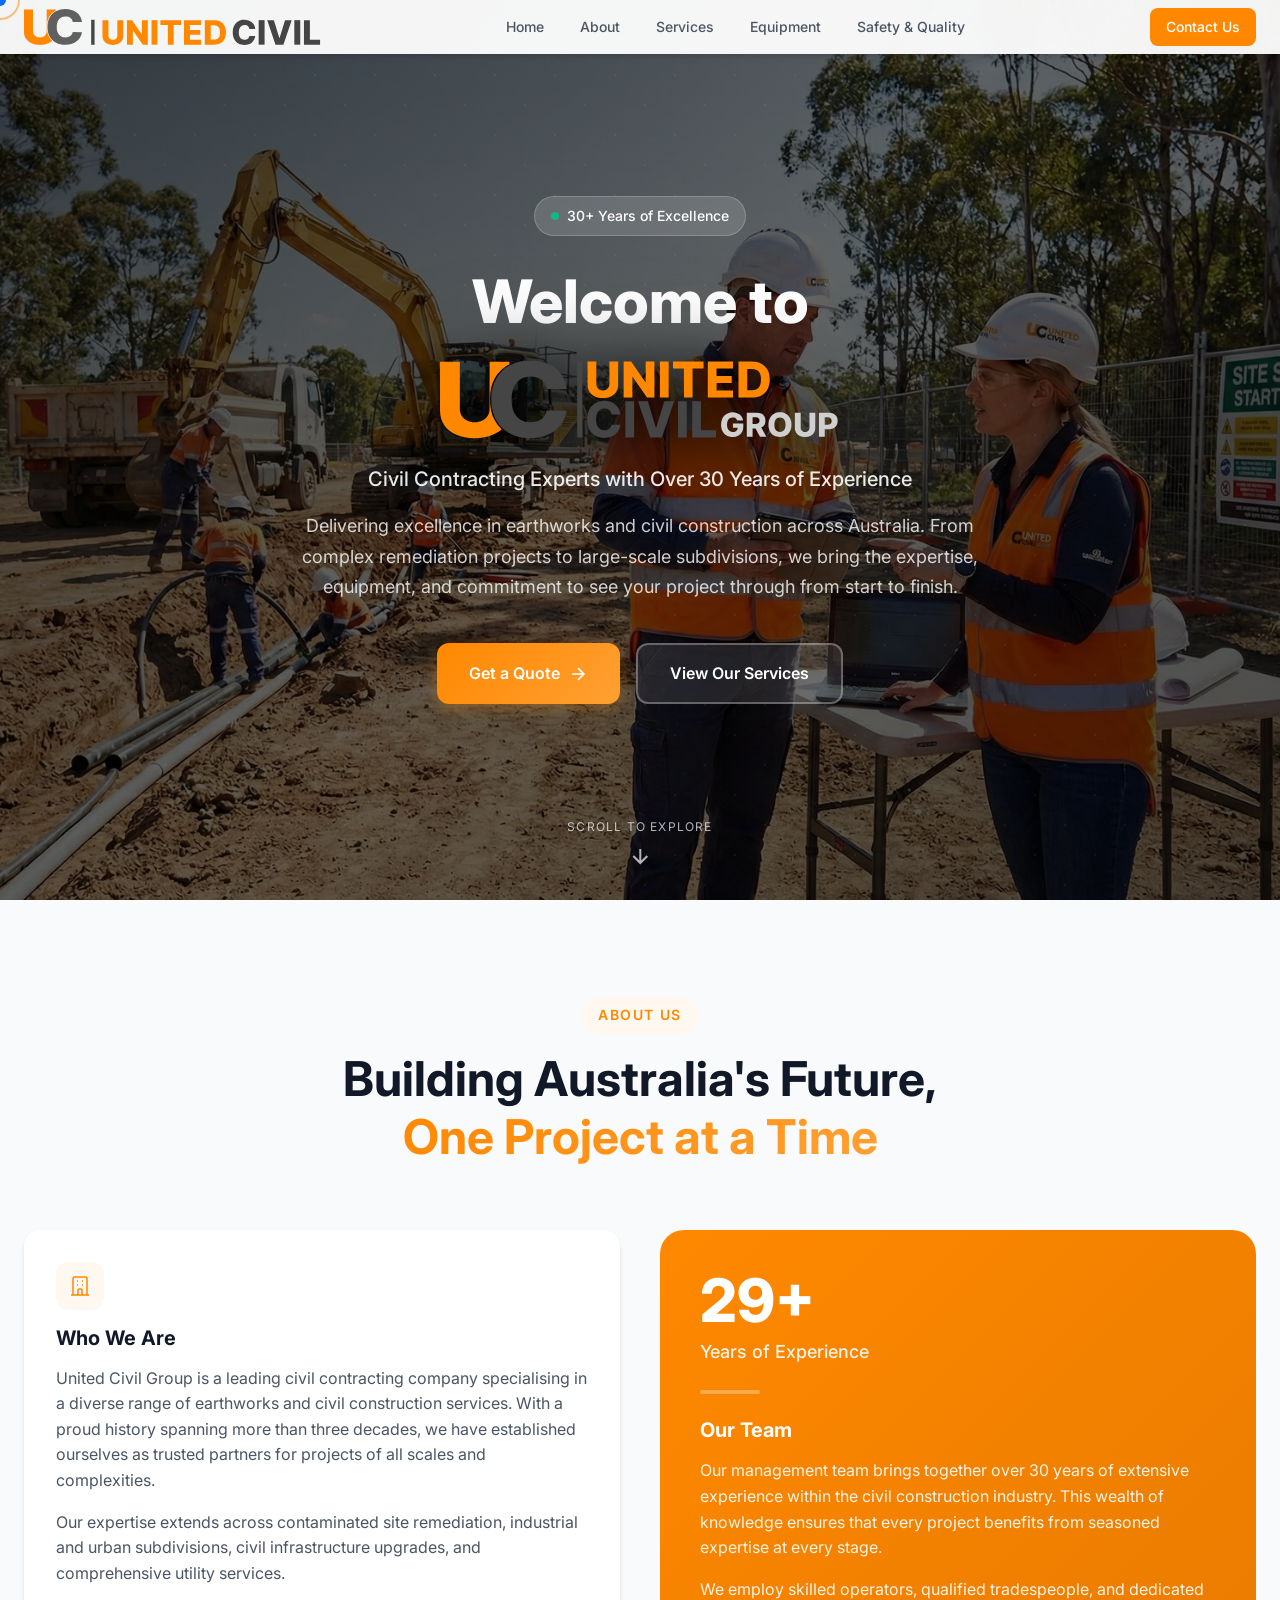
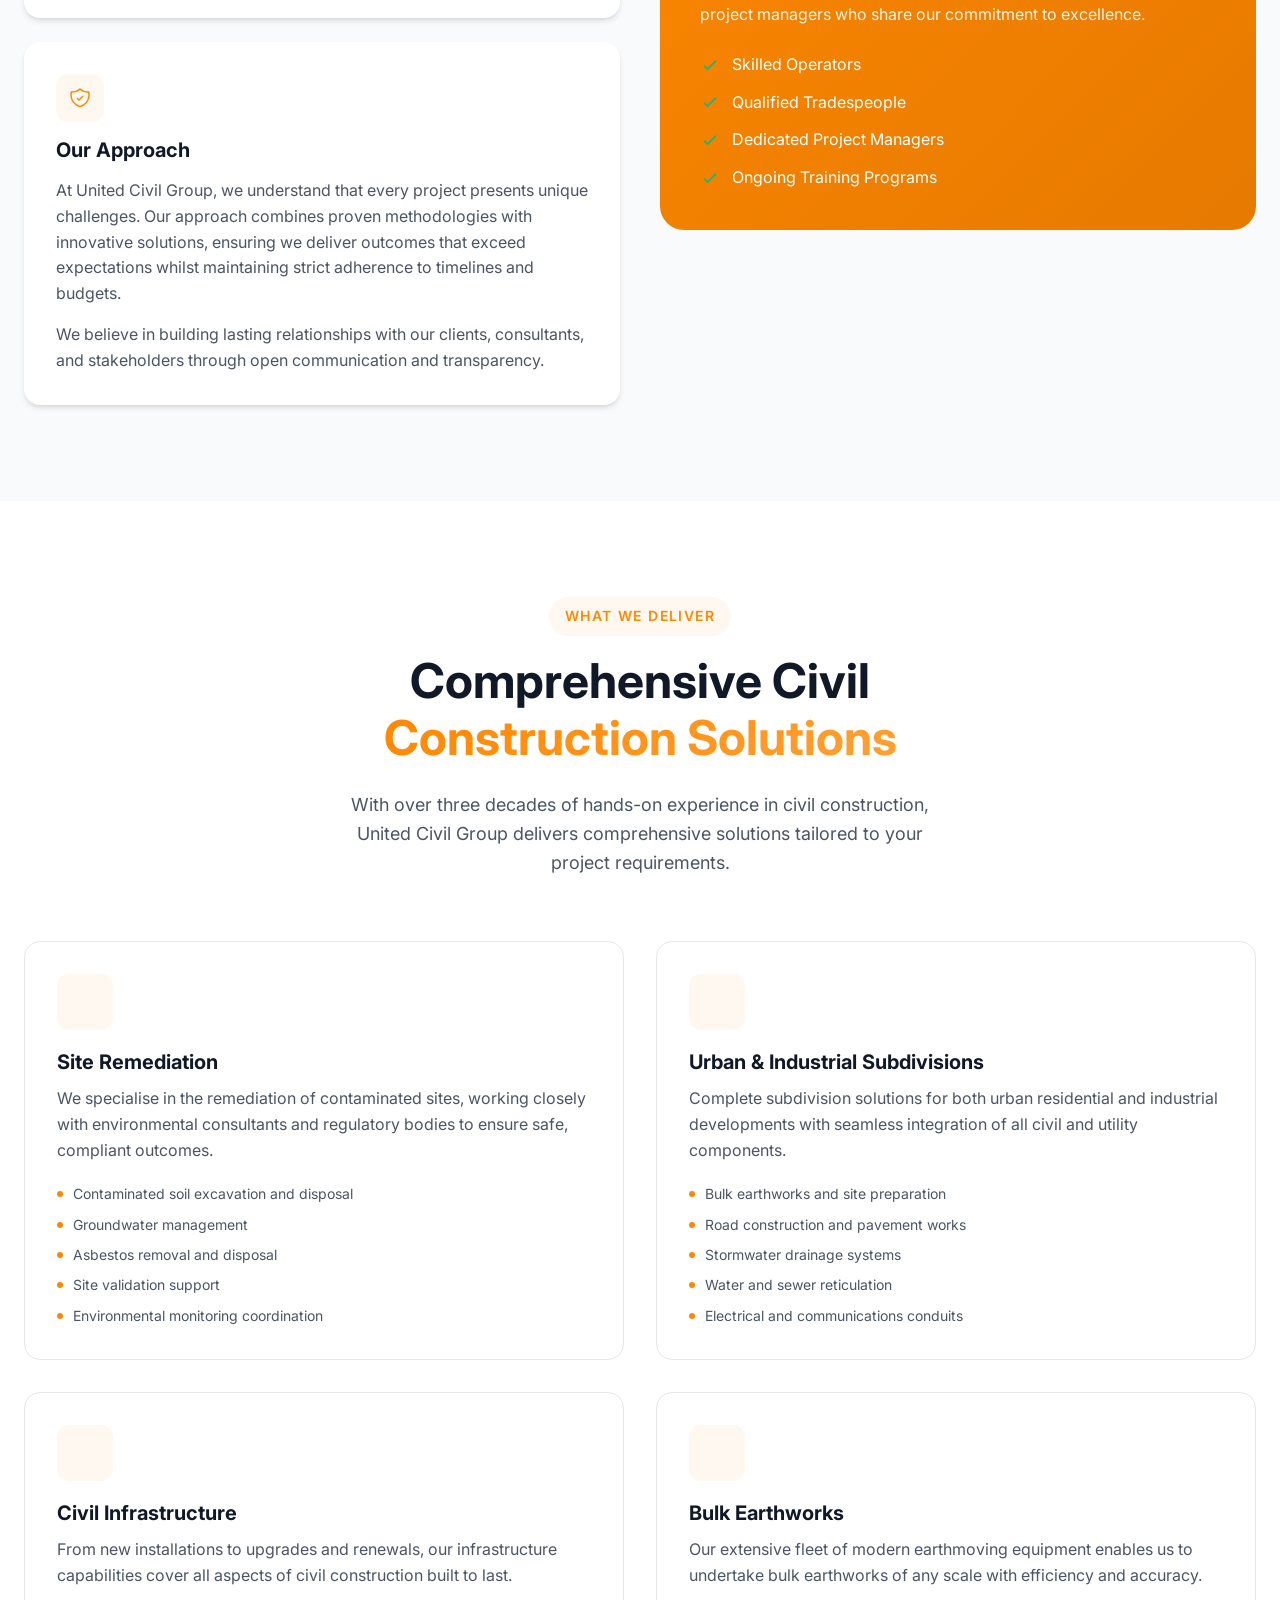
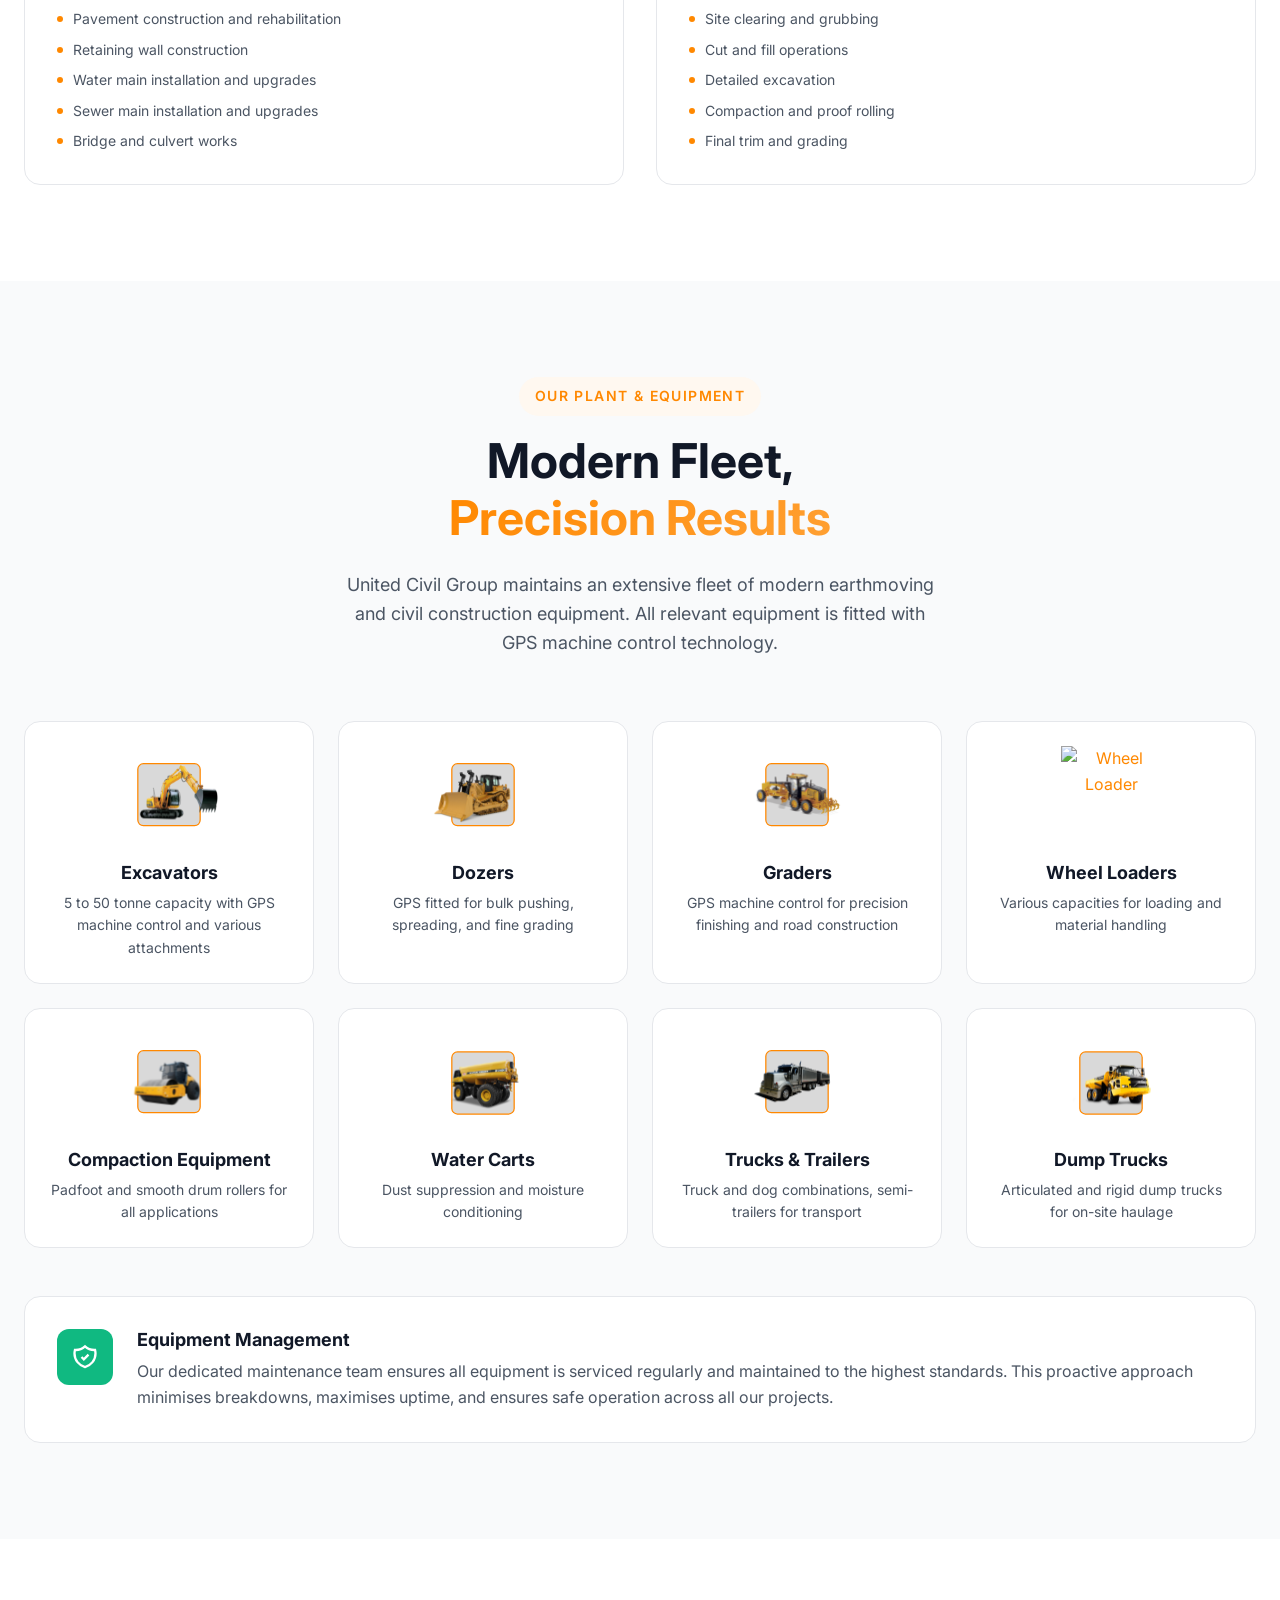
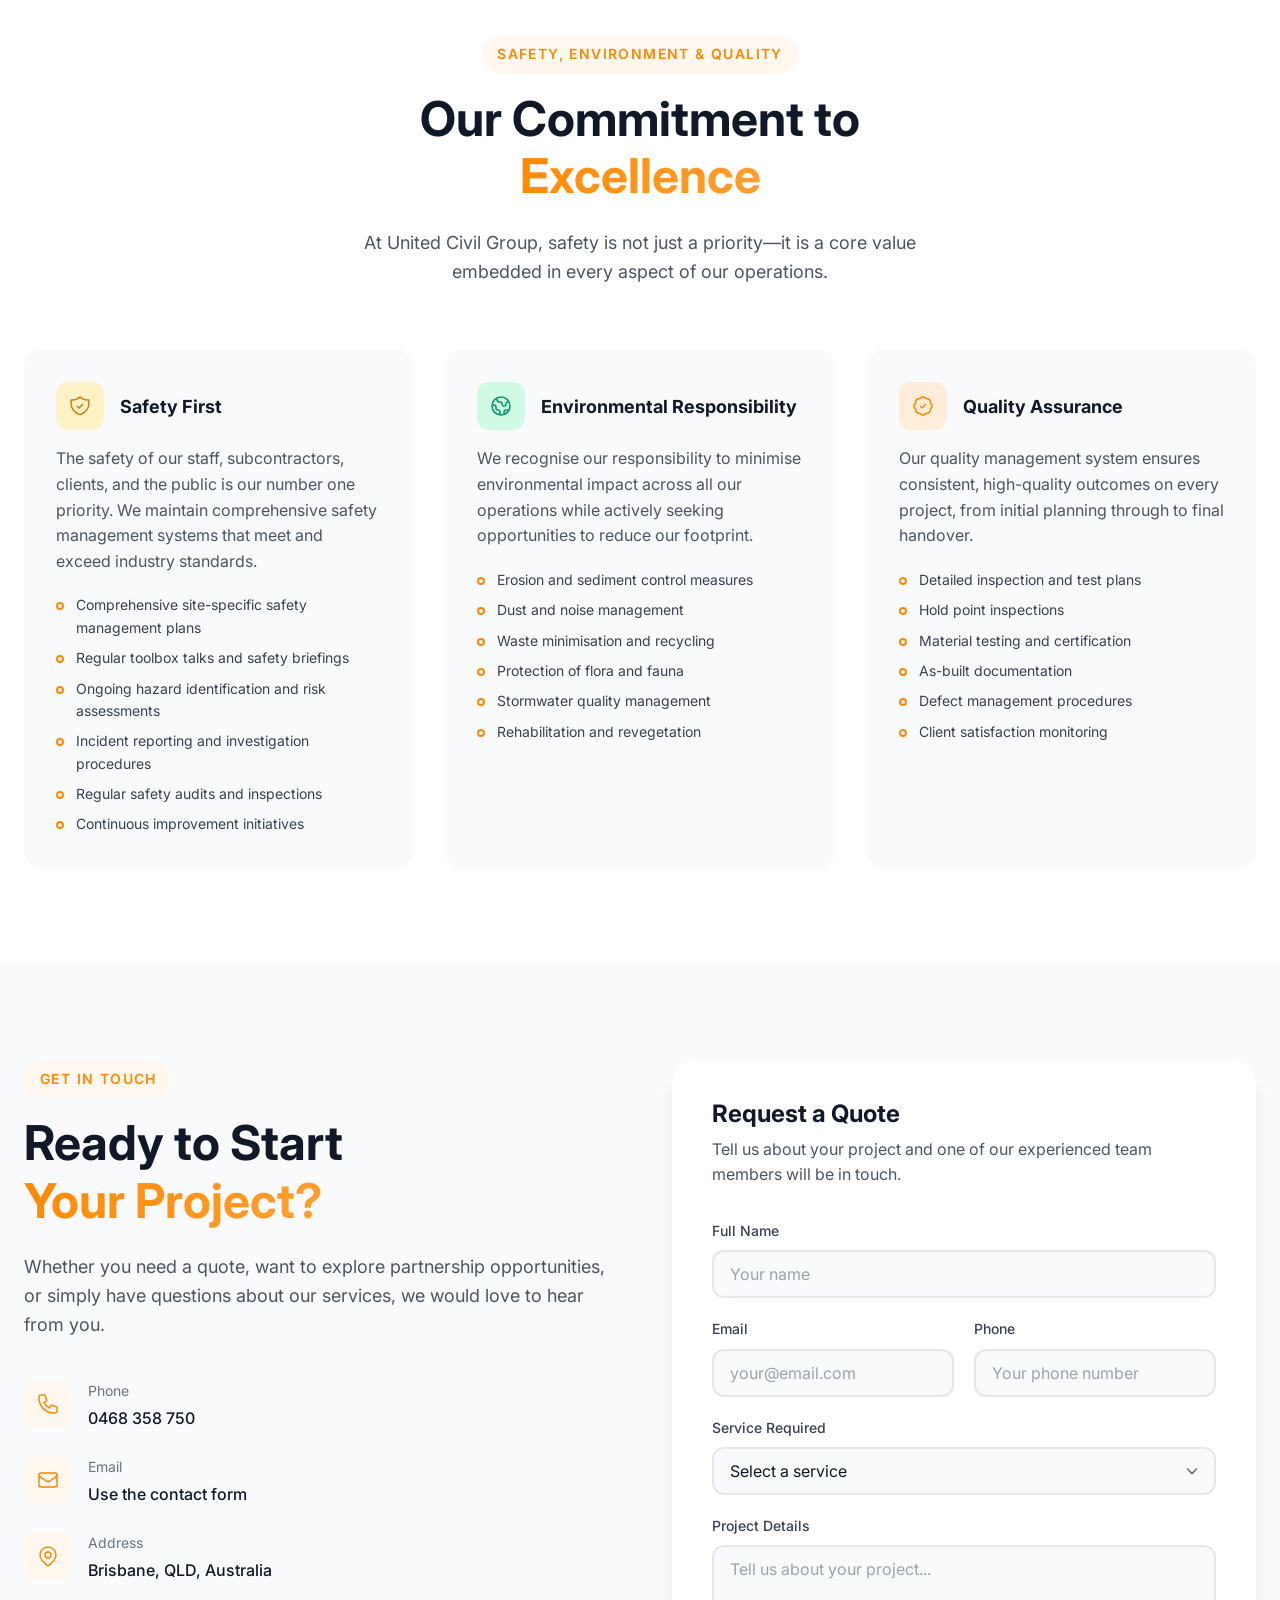
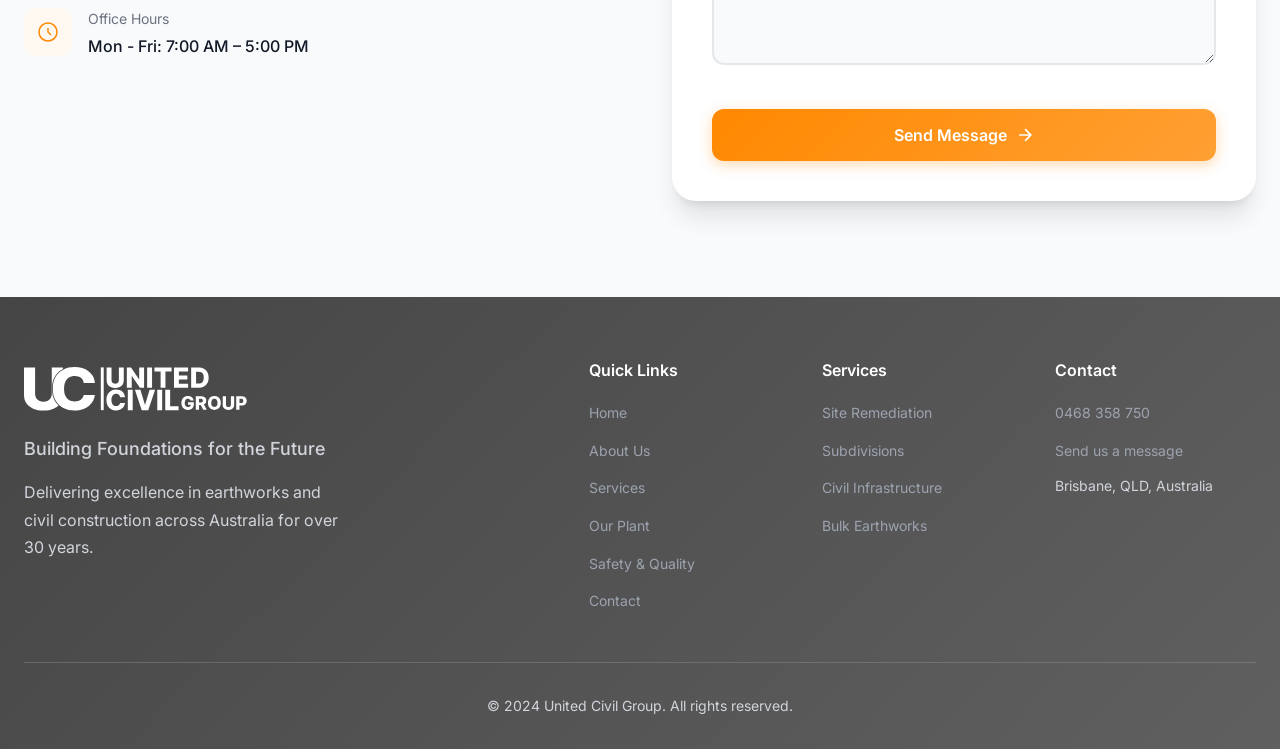
==== commit 801845f1: "Add modern animations, SEO enhancements, and Google Analytics - Add GSAP-powered 3D card tilt effect" ====
--- a/index.html
+++ b/index.html
@@ -2,12 +2,49 @@
 <html lang="en">
 
 <head>
+    <!-- Google Analytics -->
+    <script async src="https://www.googletagmanager.com/gtag/js?id=G-WVD172NNF1"></script>
+    <script>
+        window.dataLayer = window.dataLayer || [];
+        function gtag(){dataLayer.push(arguments);}
+        gtag('js', new Date());
+        gtag('config', 'G-WVD172NNF1');
+    </script>
+
     <meta charset="UTF-8">
     <meta name="viewport" content="width=device-width, initial-scale=1.0">
     <title>United Civil Group | Civil Contracting Experts</title>
     <meta name="description"
         content="United Civil Group - Civil Contracting Experts with Over 30 Years of Experience. Delivering excellence in earthworks and civil construction across Australia.">
 
+    <!-- SEO Meta Tags -->
+    <meta name="keywords" content="civil contracting, earthworks, site remediation, subdivisions, civil infrastructure, excavation, Brisbane, Australia, construction">
+    <meta name="author" content="United Civil Group">
+    <meta name="robots" content="index, follow">
+    <link rel="canonical" href="https://unitedcivil.com.au/">
+
+    <!-- Open Graph / Facebook -->
+    <meta property="og:type" content="website">
+    <meta property="og:url" content="https://unitedcivil.com.au/">
+    <meta property="og:title" content="United Civil Group | Civil Contracting Experts">
+    <meta property="og:description" content="Civil Contracting Experts with Over 30 Years of Experience. Delivering excellence in earthworks and civil construction across Australia.">
+    <meta property="og:image" content="https://unitedcivil.com.au/assets/og-image.jpg">
+    <meta property="og:locale" content="en_AU">
+    <meta property="og:site_name" content="United Civil Group">
+
+    <!-- Twitter Card -->
+    <meta name="twitter:card" content="summary_large_image">
+    <meta name="twitter:url" content="https://unitedcivil.com.au/">
+    <meta name="twitter:title" content="United Civil Group | Civil Contracting Experts">
+    <meta name="twitter:description" content="Civil Contracting Experts with Over 30 Years of Experience. Delivering excellence in earthworks and civil construction across Australia.">
+    <meta name="twitter:image" content="https://unitedcivil.com.au/assets/og-image.jpg">
+
+    <!-- Theme Color -->
+    <meta name="theme-color" content="#FF8800">
+    <meta name="msapplication-TileColor" content="#FF8800">
+    <meta name="apple-mobile-web-app-capable" content="yes">
+    <meta name="apple-mobile-web-app-status-bar-style" content="black-translucent">
+
     <!-- Fonts -->
     <link rel="preconnect" href="https://fonts.googleapis.com">
     <link rel="preconnect" href="https://fonts.gstatic.com" crossorigin>
@@ -15,7 +52,7 @@
         rel="stylesheet">
 
     <!-- Styles -->
-    <link rel="stylesheet" href="css/styles.css">
+    <link rel="stylesheet" href="css/styles.css?v=4">
 
     <!-- Favicon -->
     <link rel="icon" type="image/x-icon" href="assets/ico/Back/favicon.ico">
@@ -25,9 +62,99 @@
 
     <!-- Lucide Icons -->
     <script src="https://unpkg.com/lucide@latest/dist/umd/lucide.min.js"></script>
+
+    <!-- GSAP Animation Library -->
+    <script src="https://cdnjs.cloudflare.com/ajax/libs/gsap/3.12.5/gsap.min.js"></script>
+    <script src="https://cdnjs.cloudflare.com/ajax/libs/gsap/3.12.5/ScrollTrigger.min.js"></script>
+
+    <!-- Structured Data / JSON-LD Schema -->
+    <script type="application/ld+json">
+    {
+        "@context": "https://schema.org",
+        "@type": "LocalBusiness",
+        "name": "United Civil Group",
+        "image": "https://unitedcivil.com.au/assets/LogoMain.svg",
+        "logo": "https://unitedcivil.com.au/assets/LogoMain.svg",
+        "@id": "https://unitedcivil.com.au",
+        "url": "https://unitedcivil.com.au",
+        "telephone": "+61-468-358-750",
+        "email": "info@unitedcivil.com.au",
+        "description": "Civil Contracting Experts with Over 30 Years of Experience. Delivering excellence in earthworks and civil construction across Australia.",
+        "address": {
+            "@type": "PostalAddress",
+            "streetAddress": "25 Leda Drive",
+            "addressLocality": "Burleigh Heads",
+            "addressRegion": "QLD",
+            "postalCode": "4220",
+            "addressCountry": "AU"
+        },
+        "geo": {
+            "@type": "GeoCoordinates",
+            "latitude": -28.0853,
+            "longitude": 153.4394
+        },
+        "areaServed": {
+            "@type": "Country",
+            "name": "Australia"
+        },
+        "priceRange": "$$",
+        "openingHoursSpecification": {
+            "@type": "OpeningHoursSpecification",
+            "dayOfWeek": ["Monday", "Tuesday", "Wednesday", "Thursday", "Friday"],
+            "opens": "07:00",
+            "closes": "17:00"
+        },
+        "sameAs": [],
+        "hasOfferCatalog": {
+            "@type": "OfferCatalog",
+            "name": "Civil Construction Services",
+            "itemListElement": [
+                {
+                    "@type": "Offer",
+                    "itemOffered": {
+                        "@type": "Service",
+                        "name": "Site Remediation",
+                        "description": "Contaminated soil excavation, groundwater management, asbestos removal, and environmental monitoring coordination."
+                    }
+                },
+                {
+                    "@type": "Offer",
+                    "itemOffered": {
+                        "@type": "Service",
+                        "name": "Urban & Industrial Subdivisions",
+                        "description": "Complete civil works for residential and industrial subdivisions including roads, drainage, and utilities."
+                    }
+                },
+                {
+                    "@type": "Offer",
+                    "itemOffered": {
+                        "@type": "Service",
+                        "name": "Civil Infrastructure",
+                        "description": "Road construction, stormwater systems, retaining walls, and public infrastructure works."
+                    }
+                },
+                {
+                    "@type": "Offer",
+                    "itemOffered": {
+                        "@type": "Service",
+                        "name": "Bulk Earthworks",
+                        "description": "Large-scale cut and fill operations, site preparation, and land forming services."
+                    }
+                }
+            ]
+        }
+    }
+    </script>
 </head>
 
 <body>
+    <!-- Scroll Progress Indicator -->
+    <div class="scroll-progress" id="scrollProgress"></div>
+
+    <!-- Custom Cursor (Desktop only) -->
+    <div class="cursor" id="cursor"></div>
+    <div class="cursor-follower" id="cursorFollower"></div>
+
     <!-- Navigation -->
     <nav class="navbar" id="navbar">
         <div class="nav-container">
@@ -75,14 +202,16 @@
                 equipment, and commitment to see your project through from start to finish.
             </p>
             <div class="hero-buttons animate-fade-up delay-4">
-                <a href="#contact" class="btn btn-primary">
+                <a href="#contact" class="btn btn-primary magnetic">
                     <span>Get a Quote</span>
                     <svg class="btn-icon" viewBox="0 0 24 24" fill="none" stroke="currentColor" stroke-width="2">
                         <path d="M5 12h14M12 5l7 7-7 7" />
                     </svg>
+                    <span class="btn-ripple"></span>
                 </a>
-                <a href="#services" class="btn btn-secondary">
+                <a href="#services" class="btn btn-secondary magnetic">
                     <span>View Our Services</span>
+                    <span class="btn-ripple"></span>
                 </a>
             </div>
         </div>
@@ -146,7 +275,7 @@
 
                 <div class="about-feature animate-on-scroll">
                     <div class="feature-card">
-                        <div class="feature-number">30+</div>
+                        <div class="feature-number" data-count="30" data-suffix="+">30+</div>
                         <div class="feature-label">Years of Experience</div>
                         <div class="feature-divider"></div>
                         <h3>Our Team</h3>
@@ -500,7 +629,7 @@
                             </div>
                             <div class="contact-text">
                                 <span class="contact-label">Phone</span>
-                                <a href="tel:+61468358750" class="contact-value">0468 358 750</a>
+                                <a href="tel:+61468358750" class="contact-value" onclick="gtag('event', 'click', {'event_category': 'Contact', 'event_label': 'Phone Click'});">0468 358 750</a>
                             </div>
                         </div>
 
@@ -588,12 +717,13 @@
                             <div class="cf-turnstile" data-sitekey="0x4AAAAAACEJ2FXIykaRUzhn" data-theme="light"></div>
                         </div>
 
-                        <button type="submit" class="btn btn-primary btn-full">
+                        <button type="submit" class="btn btn-primary btn-full magnetic">
                             <span>Send Message</span>
                             <svg class="btn-icon" viewBox="0 0 24 24" fill="none" stroke="currentColor"
                                 stroke-width="2">
                                 <path d="M5 12h14M12 5l7 7-7 7" />
                             </svg>
+                            <span class="btn-ripple"></span>
                         </button>
                     </form>
                 </div>
@@ -656,7 +786,7 @@
     </footer>
 
     <!-- Scripts -->
-    <script src="js/main.js"></script>
+    <script src="js/main.js?v=3"></script>
 </body>
 
 </html>
--- a/css/styles.css
+++ b/css/styles.css
@@ -589,8 +589,8 @@
 }
 
 .about-card:hover {
-    transform: translateY(-4px);
     box-shadow: var(--shadow-lg);
+    /* transform handled by JS tilt effect */
 }
 
 .about-card-icon {
@@ -706,8 +706,8 @@
 
 .service-card:hover {
     border-color: var(--color-primary-100);
-    transform: translateY(-4px);
     box-shadow: var(--shadow-xl);
+    /* transform handled by JS tilt effect */
 }
 
 .service-card:hover .service-card-bg {
@@ -811,9 +811,9 @@
 }
 
 .equipment-card:hover {
-    transform: translateY(-4px);
     box-shadow: var(--shadow-lg);
     border-color: var(--color-primary-100);
+    /* transform handled by JS tilt effect */
 }
 
 .equipment-icon {
@@ -899,8 +899,8 @@
 }
 
 .safety-card:hover {
-    transform: translateY(-4px);
     box-shadow: var(--shadow-lg);
+    /* transform handled by JS tilt effect */
 }
 
 .safety-card-header {
@@ -1244,16 +1244,237 @@
     }
 }
 
-/* Scroll Animations */
+/* Scroll Animations - subtle pop on scroll, no transform interference */
 .animate-on-scroll {
+    opacity: 1;
+}
+
+.animate-on-scroll.in-view {
+    animation: subtlePop 0.4s ease;
+}
+
+@keyframes subtlePop {
+    0% { opacity: 0.9; }
+    100% { opacity: 1; }
+}
+
+/* ==========================================================================
+   ENHANCED ANIMATIONS - Modern Interactive Effects
+   ========================================================================== */
+
+/* Scroll Progress Indicator */
+.scroll-progress {
+    position: fixed;
+    top: 0;
+    left: 0;
+    width: 0%;
+    height: 3px;
+    background: linear-gradient(90deg, var(--color-primary) 0%, var(--color-accent) 100%);
+    z-index: 9999;
+    transition: width 0.1s ease-out;
+    box-shadow: 0 0 10px var(--color-primary), 0 0 5px var(--color-primary);
+}
+
+/* Custom Cursor */
+.cursor {
+    position: fixed;
+    width: 12px;
+    height: 12px;
+    background: var(--color-primary);
+    border-radius: 50%;
+    pointer-events: none;
+    z-index: 99999;
+    mix-blend-mode: difference;
+    transition: transform 0.15s ease, opacity 0.15s ease;
+    transform: translate(-50%, -50%);
+}
+
+.cursor-follower {
+    position: fixed;
+    width: 40px;
+    height: 40px;
+    border: 2px solid var(--color-primary);
+    border-radius: 50%;
+    pointer-events: none;
+    z-index: 99998;
+    opacity: 0.5;
+    transition: transform 0.3s ease, opacity 0.3s ease, width 0.3s ease, height 0.3s ease;
+    transform: translate(-50%, -50%);
+}
+
+.cursor.hover {
+    transform: translate(-50%, -50%) scale(2);
+    background: var(--color-white);
+}
+
+.cursor-follower.hover {
+    width: 60px;
+    height: 60px;
+    opacity: 0.3;
+}
+
+.cursor-follower.clicking {
+    transform: translate(-50%, -50%) scale(0.8);
+}
+
+/* Hide custom cursor on touch devices */
+@media (hover: none) and (pointer: coarse) {
+    .cursor,
+    .cursor-follower {
+        display: none !important;
+    }
+}
+
+/* Button Ripple Effect */
+.btn-ripple {
+    position: absolute;
+    border-radius: 50%;
+    background: rgba(255, 255, 255, 0.4);
+    transform: scale(0);
+    animation: ripple 0.6s ease-out;
+    pointer-events: none;
+}
+
+@keyframes ripple {
+    to {
+        transform: scale(4);
+        opacity: 0;
+    }
+}
+
+/* Magnetic Button Effect */
+.magnetic {
+    transition: transform 0.3s cubic-bezier(0.23, 1, 0.32, 1);
+}
+
+/* 3D Card Tilt Effect - Override slow transitions */
+.service-card,
+.equipment-card,
+.about-card,
+.safety-card,
+.feature-card {
+    transition: box-shadow 0.3s ease !important;
+}
+
+.service-card:hover,
+.equipment-card:hover,
+.about-card:hover,
+.safety-card:hover,
+.feature-card:hover {
+    box-shadow: 0 25px 50px -12px rgba(0, 0, 0, 0.2);
+}
+
+/* Card Glow Effect - Disabled to prevent layout issues */
+/* Use box-shadow instead for glow effect */
+
+/* Form enhancements - focus states handled by existing styles */
+
+/* GSAP handles section and content animations */
+
+/* Counter Animation - no pseudo-element to prevent layout issues */
+
+/* Scroll arrow uses existing bounce animation */
+
+/* Loading states handled by JS */
+
+/* Button hover uses existing transform effects */
+
+/* Icon hover animations */
+
+/* Service Icon Rotation on Hover */
+.service-card:hover .service-icon {
+    animation: iconBounce 0.5s cubic-bezier(0.23, 1, 0.32, 1);
+}
+
+@keyframes iconBounce {
+    0%, 100% { transform: scale(1); }
+    50% { transform: scale(1.2); }
+}
+
+/* Equipment Icon Float */
+.equipment-card:hover .equipment-icon {
+    animation: iconFloat 0.6s ease-in-out;
+}
+
+@keyframes iconFloat {
+    0%, 100% { transform: translateY(0); }
+    50% { transform: translateY(-10px); }
+}
+
+/* Safety Icon Pulse */
+.safety-card:hover .safety-icon {
+    animation: iconPulse 0.5s ease;
+}
+
+@keyframes iconPulse {
+    0%, 100% { transform: scale(1); }
+    50% { transform: scale(1.15); }
+}
+
+/* List items use default visibility */
+
+/* Contact Item Hover Effect */
+.contact-item {
+    transition: transform 0.3s ease;
+}
+
+.contact-item:hover {
+    transform: translateX(10px);
+}
+
+.contact-item:hover .contact-icon {
+    animation: iconPulse 0.5s ease;
+    background: var(--color-primary);
+}
+
+.contact-item:hover .contact-icon svg {
+    color: var(--color-white);
+}
+
+/* Footer Link Hover Effect */
+.footer-column a {
+    position: relative;
+    display: inline-block;
+}
+
+.footer-column a::after {
+    content: '';
+    position: absolute;
+    bottom: -2px;
+    left: 0;
+    width: 0;
+    height: 1px;
+    background: var(--color-primary);
+    transition: width 0.3s ease;
+}
+
+.footer-column a:hover::after {
+    width: 100%;
+}
+
+/* Loading State for Form Button */
+.btn.loading {
+    pointer-events: none;
+    position: relative;
+}
+
+.btn.loading span:not(.btn-ripple) {
     opacity: 0;
-    transform: translateY(40px);
-    transition: opacity 0.6s ease, transform 0.6s ease;
-}
-
-.animate-on-scroll.visible {
-    opacity: 1;
-    transform: translateY(0);
+}
+
+.btn.loading::after {
+    content: '';
+    position: absolute;
+    width: 20px;
+    height: 20px;
+    border: 2px solid transparent;
+    border-top-color: currentColor;
+    border-radius: 50%;
+    animation: spin 0.8s linear infinite;
+}
+
+@keyframes spin {
+    to { transform: rotate(360deg); }
 }
 
 /* Responsive Design
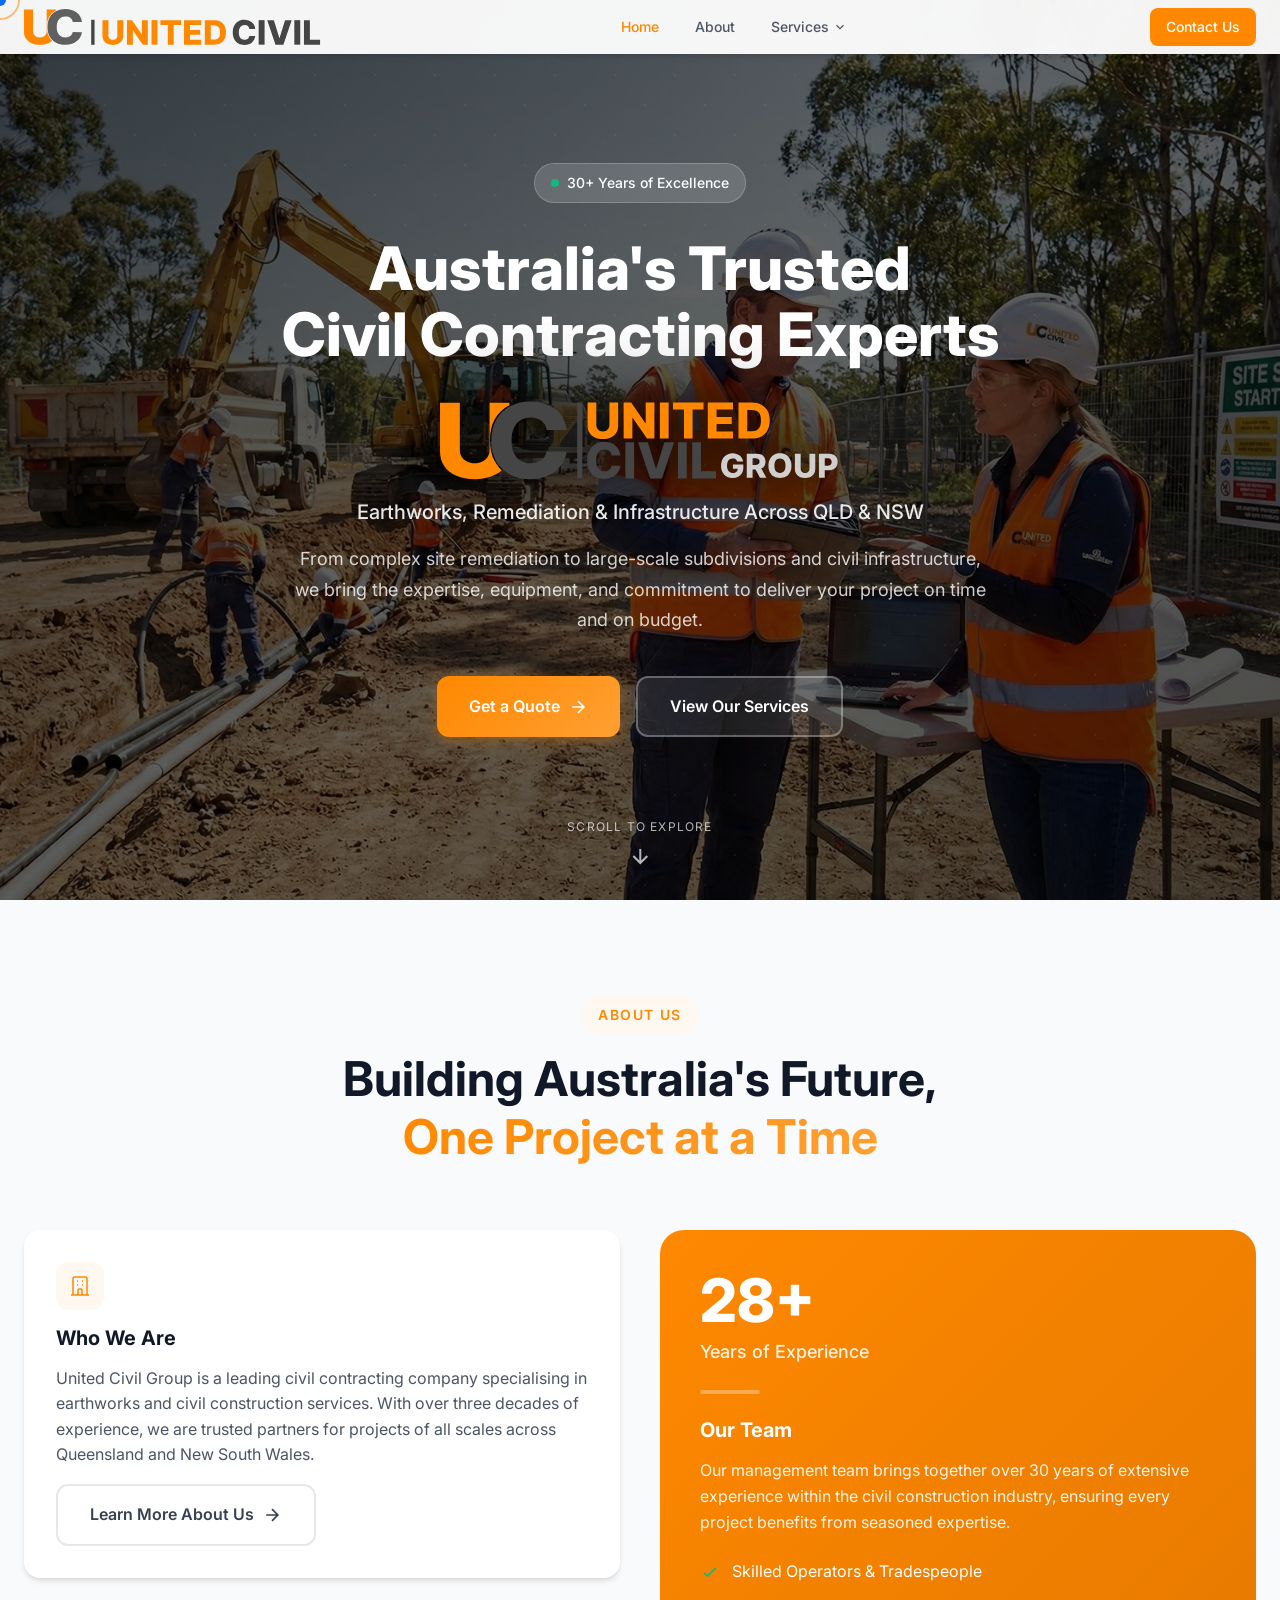
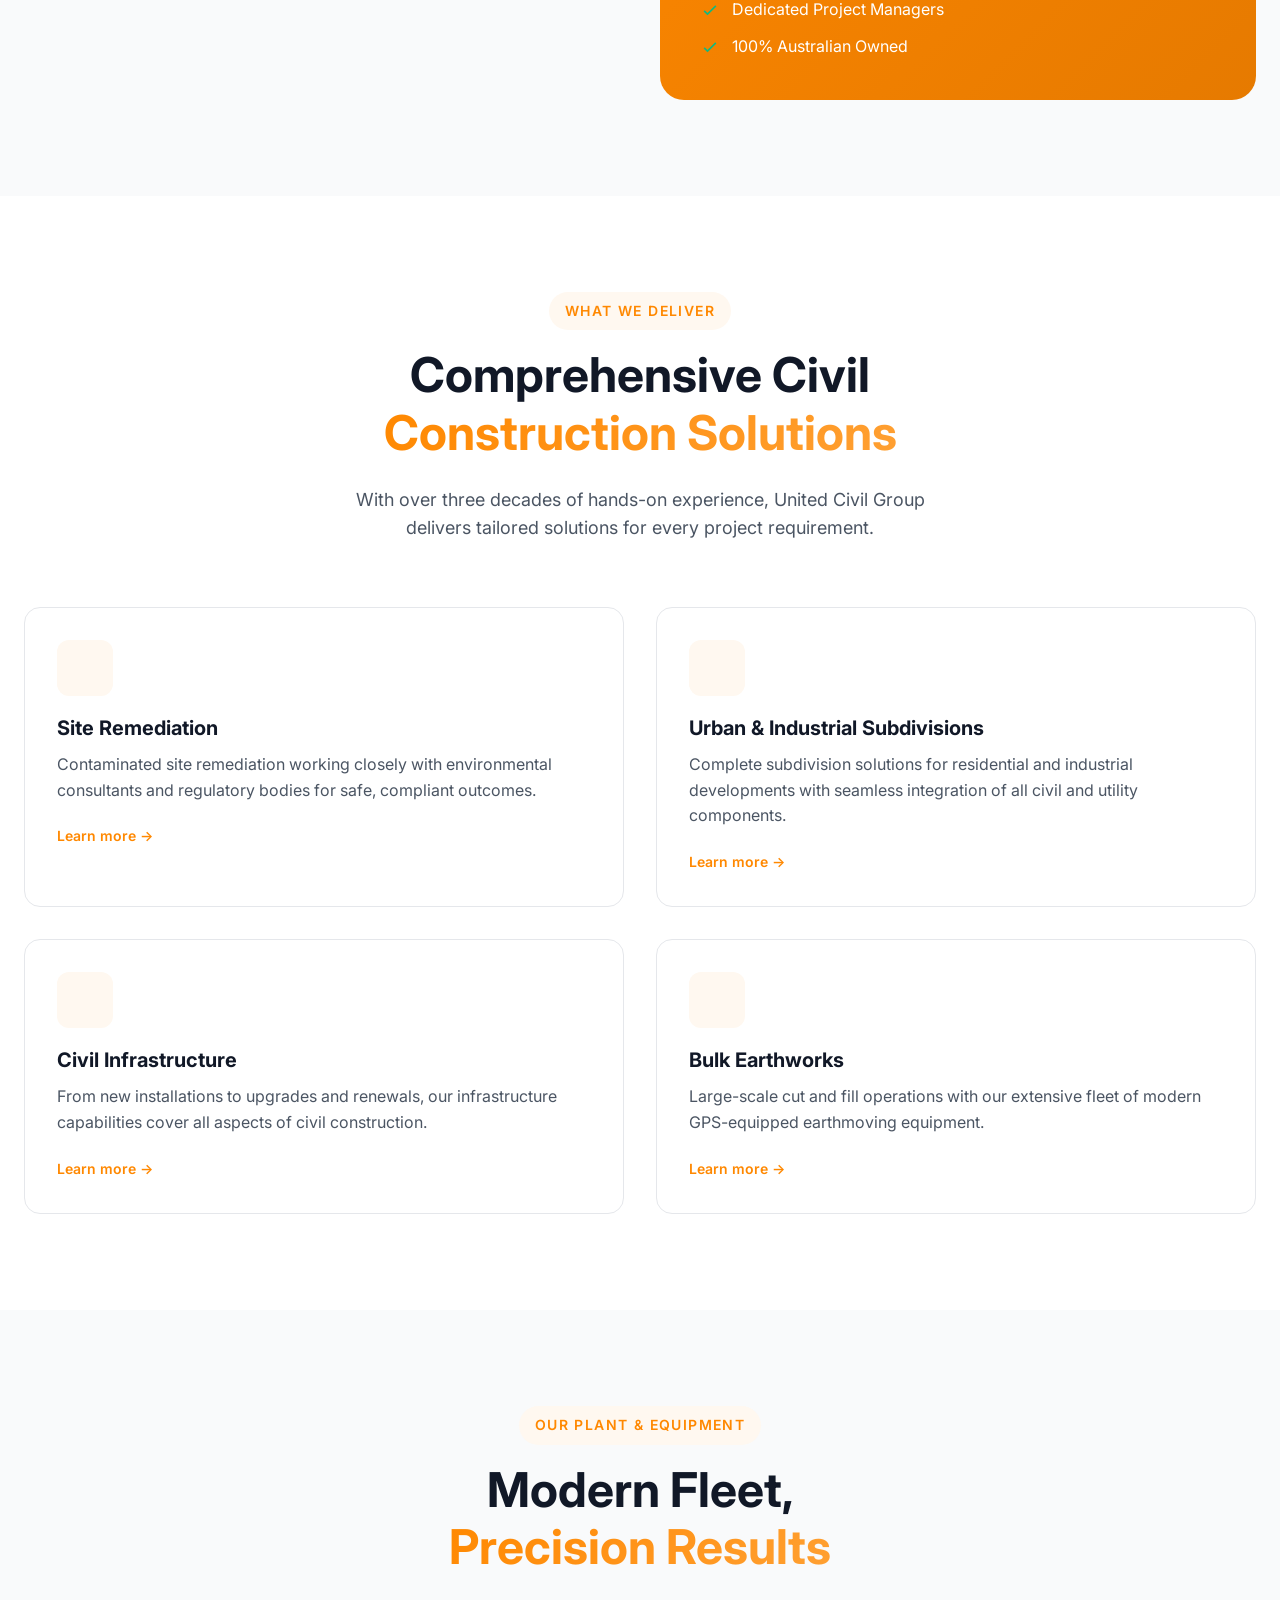
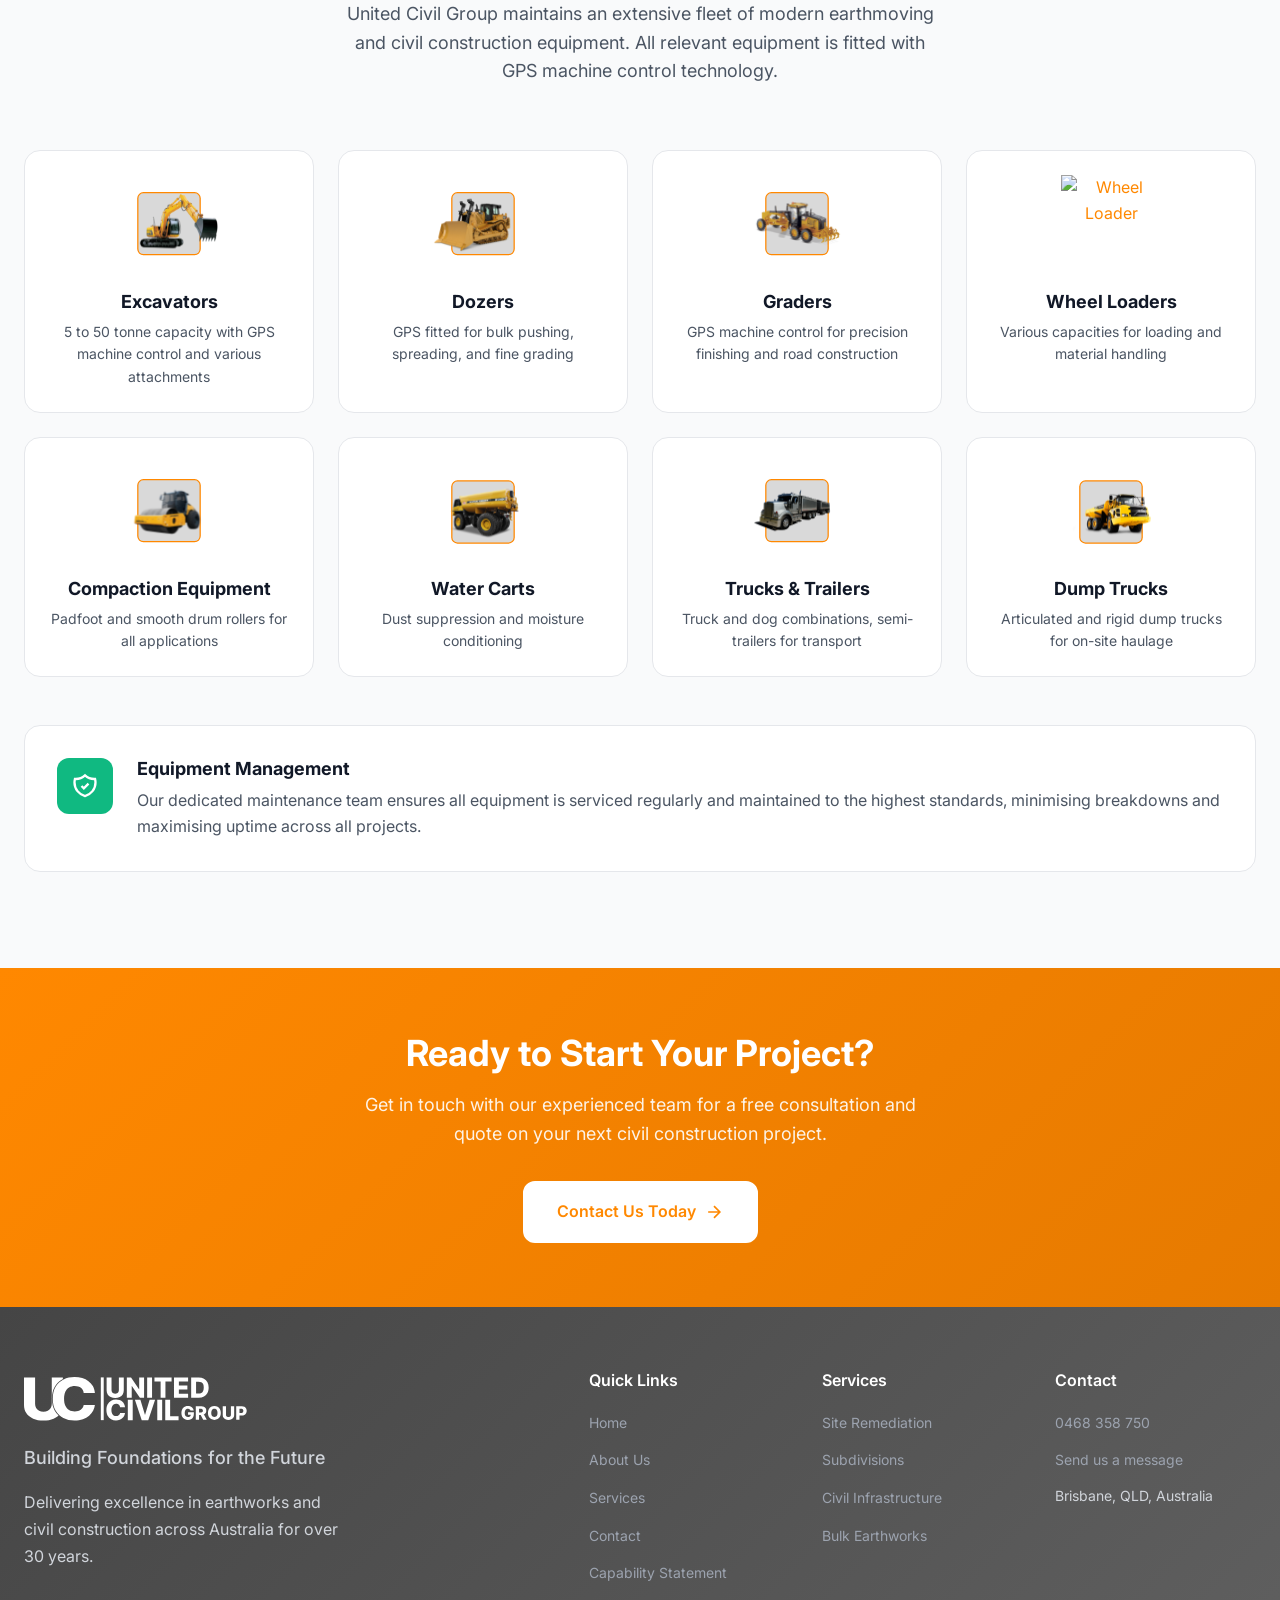
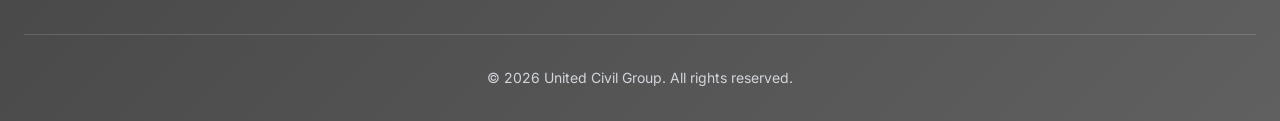
==== commit 1fa0b7fb: "Convert single-page site to multi-page architecture for SEO Google reported 7 pages not indexed beca" ====
--- a/index.html
+++ b/index.html
@@ -13,12 +13,12 @@
 
     <meta charset="UTF-8">
     <meta name="viewport" content="width=device-width, initial-scale=1.0">
-    <title>United Civil Group | Civil Contracting Experts</title>
+    <title>United Civil Group | Civil Contracting Experts - Earthworks &amp; Construction Australia</title>
     <meta name="description"
-        content="United Civil Group - Civil Contracting Experts with Over 30 Years of Experience. Delivering excellence in earthworks and civil construction across Australia.">
+        content="United Civil Group delivers expert civil contracting, bulk earthworks, site remediation, subdivision development and infrastructure construction across Queensland and New South Wales. 30+ years experience.">
 
     <!-- SEO Meta Tags -->
-    <meta name="keywords" content="civil contracting, earthworks, site remediation, subdivisions, civil infrastructure, excavation, Brisbane, Australia, construction">
+    <meta name="keywords" content="civil contracting, earthworks, site remediation, subdivisions, civil infrastructure, excavation, Brisbane, Queensland, New South Wales, Australia, construction">
     <meta name="author" content="United Civil Group">
     <meta name="robots" content="index, follow">
     <link rel="canonical" href="https://unitedcivil.com.au/">
@@ -27,7 +27,7 @@
     <meta property="og:type" content="website">
     <meta property="og:url" content="https://unitedcivil.com.au/">
     <meta property="og:title" content="United Civil Group | Civil Contracting Experts">
-    <meta property="og:description" content="Civil Contracting Experts with Over 30 Years of Experience. Delivering excellence in earthworks and civil construction across Australia.">
+    <meta property="og:description" content="Expert civil contracting, earthworks and construction across Australia. 30+ years experience in remediation, subdivisions and infrastructure.">
     <meta property="og:image" content="https://unitedcivil.com.au/assets/og-image.jpg">
     <meta property="og:locale" content="en_AU">
     <meta property="og:site_name" content="United Civil Group">
@@ -36,7 +36,7 @@
     <meta name="twitter:card" content="summary_large_image">
     <meta name="twitter:url" content="https://unitedcivil.com.au/">
     <meta name="twitter:title" content="United Civil Group | Civil Contracting Experts">
-    <meta name="twitter:description" content="Civil Contracting Experts with Over 30 Years of Experience. Delivering excellence in earthworks and civil construction across Australia.">
+    <meta name="twitter:description" content="Expert civil contracting, earthworks and construction across Australia. 30+ years experience.">
     <meta name="twitter:image" content="https://unitedcivil.com.au/assets/og-image.jpg">
 
     <!-- Theme Color -->
@@ -48,17 +48,13 @@
     <!-- Fonts -->
     <link rel="preconnect" href="https://fonts.googleapis.com">
     <link rel="preconnect" href="https://fonts.gstatic.com" crossorigin>
-    <link href="https://fonts.googleapis.com/css2?family=Inter:wght@300;400;500;600;700;800&display=swap"
-        rel="stylesheet">
+    <link href="https://fonts.googleapis.com/css2?family=Inter:wght@300;400;500;600;700;800&display=swap" rel="stylesheet">
 
     <!-- Styles -->
-    <link rel="stylesheet" href="css/styles.css?v=4">
+    <link rel="stylesheet" href="css/styles.css?v=5">
 
     <!-- Favicon -->
     <link rel="icon" type="image/x-icon" href="assets/ico/Back/favicon.ico">
-
-    <!-- Cloudflare Turnstile -->
-    <script src="https://challenges.cloudflare.com/turnstile/v0/api.js" async defer></script>
 
     <!-- Lucide Icons -->
     <script src="https://unpkg.com/lucide@latest/dist/umd/lucide.min.js"></script>
@@ -71,7 +67,7 @@
     <script type="application/ld+json">
     {
         "@context": "https://schema.org",
-        "@type": "LocalBusiness",
+        "@type": ["LocalBusiness", "GeneralContractor"],
         "name": "United Civil Group",
         "image": "https://unitedcivil.com.au/assets/LogoMain.svg",
         "logo": "https://unitedcivil.com.au/assets/LogoMain.svg",
@@ -79,7 +75,7 @@
         "url": "https://unitedcivil.com.au",
         "telephone": "+61-468-358-750",
         "email": "info@unitedcivil.com.au",
-        "description": "Civil Contracting Experts with Over 30 Years of Experience. Delivering excellence in earthworks and civil construction across Australia.",
+        "description": "Expert civil contracting company delivering earthworks, site remediation, subdivisions and infrastructure construction across Queensland and New South Wales for over 30 years.",
         "address": {
             "@type": "PostalAddress",
             "streetAddress": "25 Leda Drive",
@@ -93,10 +89,18 @@
             "latitude": -28.0853,
             "longitude": 153.4394
         },
-        "areaServed": {
-            "@type": "Country",
-            "name": "Australia"
-        },
+        "areaServed": [
+            {
+                "@type": "State",
+                "name": "Queensland",
+                "containedInPlace": { "@type": "Country", "name": "Australia" }
+            },
+            {
+                "@type": "State",
+                "name": "New South Wales",
+                "containedInPlace": { "@type": "Country", "name": "Australia" }
+            }
+        ],
         "priceRange": "$$",
         "openingHoursSpecification": {
             "@type": "OpeningHoursSpecification",
@@ -114,7 +118,8 @@
                     "itemOffered": {
                         "@type": "Service",
                         "name": "Site Remediation",
-                        "description": "Contaminated soil excavation, groundwater management, asbestos removal, and environmental monitoring coordination."
+                        "description": "Contaminated soil excavation, groundwater management, asbestos removal, and environmental monitoring coordination.",
+                        "url": "https://unitedcivil.com.au/services/site-remediation.html"
                     }
                 },
                 {
@@ -122,7 +127,8 @@
                     "itemOffered": {
                         "@type": "Service",
                         "name": "Urban & Industrial Subdivisions",
-                        "description": "Complete civil works for residential and industrial subdivisions including roads, drainage, and utilities."
+                        "description": "Complete civil works for residential and industrial subdivisions including roads, drainage, and utilities.",
+                        "url": "https://unitedcivil.com.au/services/subdivisions.html"
                     }
                 },
                 {
@@ -130,7 +136,8 @@
                     "itemOffered": {
                         "@type": "Service",
                         "name": "Civil Infrastructure",
-                        "description": "Road construction, stormwater systems, retaining walls, and public infrastructure works."
+                        "description": "Road construction, stormwater systems, retaining walls, and public infrastructure works.",
+                        "url": "https://unitedcivil.com.au/services/civil-infrastructure.html"
                     }
                 },
                 {
@@ -138,7 +145,8 @@
                     "itemOffered": {
                         "@type": "Service",
                         "name": "Bulk Earthworks",
-                        "description": "Large-scale cut and fill operations, site preparation, and land forming services."
+                        "description": "Large-scale cut and fill operations, site preparation, and land forming services.",
+                        "url": "https://unitedcivil.com.au/services/bulk-earthworks.html"
                     }
                 }
             ]
@@ -148,35 +156,16 @@
 </head>
 
 <body>
-    <!-- Scroll Progress Indicator -->
-    <div class="scroll-progress" id="scrollProgress"></div>
-
-    <!-- Custom Cursor (Desktop only) -->
-    <div class="cursor" id="cursor"></div>
-    <div class="cursor-follower" id="cursorFollower"></div>
-
-    <!-- Navigation -->
-    <nav class="navbar" id="navbar">
-        <div class="nav-container">
-            <a href="#home" class="nav-logo">
-                <img src="assets/LogoThin.svg" alt="United Civil Group" class="nav-logo-img">
-            </a>
-
-            <button class="nav-toggle" id="navToggle" aria-label="Toggle navigation">
-                <span class="hamburger"></span>
-            </button>
-
-            <ul class="nav-menu" id="navMenu">
-                <li><a href="#home" class="nav-link">Home</a></li>
-                <li><a href="#about" class="nav-link">About</a></li>
-                <li><a href="#services" class="nav-link">Services</a></li>
-                <li><a href="#equipment" class="nav-link">Equipment</a></li>
-                <li><a href="#safety" class="nav-link">Safety & Quality</a></li>
-                <li class="nav-cta-mobile"><a href="#contact" class="nav-link nav-cta">Contact Us</a></li>
-            </ul>
-            <a href="#contact" class="nav-cta-desktop nav-link nav-cta">Contact Us</a>
-        </div>
-    </nav>
+    <!-- Shared Header -->
+    <div id="site-header"></div>
+    <noscript>
+        <div class="noscript-nav">
+            <a href="index.html">Home</a>
+            <a href="about.html">About</a>
+            <a href="services.html">Services</a>
+            <a href="contact.html">Contact</a>
+        </div>
+    </noscript>
 
     <!-- Hero Section -->
     <section class="hero" id="home">
@@ -190,33 +179,35 @@
                 30+ Years of Excellence
             </div>
             <h1 class="hero-title animate-fade-up delay-1">
-                Welcome to<br>
+                Australia's Trusted<br>
+                Civil Contracting Experts
+            </h1>
+            <div class="animate-fade-up delay-2" style="margin-bottom: var(--spacing-4);">
                 <img src="assets/LogoMain.svg" alt="United Civil Group" class="hero-logo">
-            </h1>
+            </div>
             <p class="hero-subtitle animate-fade-up delay-2">
-                Civil Contracting Experts with Over 30 Years of Experience
+                Earthworks, Remediation &amp; Infrastructure Across QLD &amp; NSW
             </p>
             <p class="hero-description animate-fade-up delay-3">
-                Delivering excellence in earthworks and civil construction across Australia.
-                From complex remediation projects to large-scale subdivisions, we bring the expertise,
-                equipment, and commitment to see your project through from start to finish.
+                From complex site remediation to large-scale subdivisions and civil infrastructure,
+                we bring the expertise, equipment, and commitment to deliver your project on time and on budget.
             </p>
             <div class="hero-buttons animate-fade-up delay-4">
-                <a href="#contact" class="btn btn-primary magnetic">
+                <a href="contact.html" class="btn btn-primary magnetic">
                     <span>Get a Quote</span>
                     <svg class="btn-icon" viewBox="0 0 24 24" fill="none" stroke="currentColor" stroke-width="2">
                         <path d="M5 12h14M12 5l7 7-7 7" />
                     </svg>
                     <span class="btn-ripple"></span>
                 </a>
-                <a href="#services" class="btn btn-secondary magnetic">
+                <a href="services.html" class="btn btn-secondary magnetic">
                     <span>View Our Services</span>
                     <span class="btn-ripple"></span>
                 </a>
             </div>
         </div>
         <div class="hero-scroll">
-            <a href="#about" class="scroll-indicator">
+            <a href="#about-snippet" class="scroll-indicator">
                 <span class="scroll-text">Scroll to explore</span>
                 <div class="scroll-arrow">
                     <svg viewBox="0 0 24 24" fill="none" stroke="currentColor" stroke-width="2">
@@ -227,8 +218,8 @@
         </div>
     </section>
 
-    <!-- About Section -->
-    <section class="section about" id="about">
+    <!-- About Snippet -->
+    <section class="section about" id="about-snippet">
         <div class="container">
             <div class="section-header">
                 <span class="section-label animate-on-scroll">About Us</span>
@@ -243,33 +234,17 @@
                     <div class="about-card animate-on-scroll">
                         <div class="about-card-icon">
                             <svg viewBox="0 0 24 24" fill="none" stroke="currentColor" stroke-width="1.5">
-                                <path
-                                    d="M19 21V5a2 2 0 00-2-2H7a2 2 0 00-2 2v16m14 0h2m-2 0h-5m-9 0H3m2 0h5M9 7h1m-1 4h1m4-4h1m-1 4h1m-5 10v-5a1 1 0 011-1h2a1 1 0 011 1v5m-4 0h4" />
+                                <path d="M19 21V5a2 2 0 00-2-2H7a2 2 0 00-2 2v16m14 0h2m-2 0h-5m-9 0H3m2 0h5M9 7h1m-1 4h1m4-4h1m-1 4h1m-5 10v-5a1 1 0 011-1h2a1 1 0 011 1v5m-4 0h4" />
                             </svg>
                         </div>
                         <h3>Who We Are</h3>
-                        <p>United Civil Group is a leading civil contracting company specialising in a diverse range of
-                            earthworks and civil construction services. With a proud history spanning more than three
-                            decades, we have established ourselves as trusted partners for projects of all scales and
-                            complexities.</p>
-                        <p>Our expertise extends across contaminated site remediation, industrial and urban
-                            subdivisions, civil infrastructure upgrades, and comprehensive utility services.</p>
-                    </div>
-
-                    <div class="about-card animate-on-scroll">
-                        <div class="about-card-icon">
-                            <svg viewBox="0 0 24 24" fill="none" stroke="currentColor" stroke-width="1.5">
-                                <path
-                                    d="M9 12l2 2 4-4m5.618-4.016A11.955 11.955 0 0112 2.944a11.955 11.955 0 01-8.618 3.04A12.02 12.02 0 003 9c0 5.591 3.824 10.29 9 11.622 5.176-1.332 9-6.03 9-11.622 0-1.042-.133-2.052-.382-3.016z" />
-                            </svg>
-                        </div>
-                        <h3>Our Approach</h3>
-                        <p>At United Civil Group, we understand that every project presents unique challenges. Our
-                            approach combines proven methodologies with innovative solutions, ensuring we deliver
-                            outcomes that exceed expectations whilst maintaining strict adherence to timelines and
-                            budgets.</p>
-                        <p>We believe in building lasting relationships with our clients, consultants, and stakeholders
-                            through open communication and transparency.</p>
+                        <p>United Civil Group is a leading civil contracting company specialising in earthworks and civil construction services. With over three decades of experience, we are trusted partners for projects of all scales across Queensland and New South Wales.</p>
+                        <p style="margin-top: var(--spacing-4);">
+                            <a href="about.html" class="btn btn-secondary" style="display: inline-flex;">
+                                <span>Learn More About Us</span>
+                                <svg class="btn-icon" viewBox="0 0 24 24" fill="none" stroke="currentColor" stroke-width="2"><path d="M5 12h14M12 5l7 7-7 7" /></svg>
+                            </a>
+                        </p>
                     </div>
                 </div>
 
@@ -279,35 +254,19 @@
                         <div class="feature-label">Years of Experience</div>
                         <div class="feature-divider"></div>
                         <h3>Our Team</h3>
-                        <p>Our management team brings together over 30 years of extensive experience within the civil
-                            construction industry. This wealth of knowledge ensures that every project benefits from
-                            seasoned expertise at every stage.</p>
-                        <p>We employ skilled operators, qualified tradespeople, and dedicated project managers who share
-                            our commitment to excellence.</p>
+                        <p>Our management team brings together over 30 years of extensive experience within the civil construction industry, ensuring every project benefits from seasoned expertise.</p>
                         <ul class="feature-list">
                             <li>
-                                <svg viewBox="0 0 24 24" fill="none" stroke="currentColor" stroke-width="2">
-                                    <path d="M5 13l4 4L19 7" />
-                                </svg>
-                                Skilled Operators
+                                <svg viewBox="0 0 24 24" fill="none" stroke="currentColor" stroke-width="2"><path d="M5 13l4 4L19 7" /></svg>
+                                Skilled Operators &amp; Tradespeople
                             </li>
                             <li>
-                                <svg viewBox="0 0 24 24" fill="none" stroke="currentColor" stroke-width="2">
-                                    <path d="M5 13l4 4L19 7" />
-                                </svg>
-                                Qualified Tradespeople
-                            </li>
-                            <li>
-                                <svg viewBox="0 0 24 24" fill="none" stroke="currentColor" stroke-width="2">
-                                    <path d="M5 13l4 4L19 7" />
-                                </svg>
+                                <svg viewBox="0 0 24 24" fill="none" stroke="currentColor" stroke-width="2"><path d="M5 13l4 4L19 7" /></svg>
                                 Dedicated Project Managers
                             </li>
                             <li>
-                                <svg viewBox="0 0 24 24" fill="none" stroke="currentColor" stroke-width="2">
-                                    <path d="M5 13l4 4L19 7" />
-                                </svg>
-                                Ongoing Training Programs
+                                <svg viewBox="0 0 24 24" fill="none" stroke="currentColor" stroke-width="2"><path d="M5 13l4 4L19 7" /></svg>
+                                100% Australian Owned
                             </li>
                         </ul>
                     </div>
@@ -316,7 +275,7 @@
         </div>
     </section>
 
-    <!-- Services Section -->
+    <!-- Services Section (cards link to dedicated pages) -->
     <section class="section services" id="services">
         <div class="container">
             <div class="section-header">
@@ -326,107 +285,66 @@
                     <span class="text-gradient">Construction Solutions</span>
                 </h2>
                 <p class="section-description animate-on-scroll">
-                    With over three decades of hands-on experience in civil construction,
-                    United Civil Group delivers comprehensive solutions tailored to your project requirements.
+                    With over three decades of hands-on experience, United Civil Group delivers
+                    tailored solutions for every project requirement.
                 </p>
             </div>
 
-            <div class="services-grid">
-                <!-- Service 1: Site Remediation -->
-                <div class="service-card animate-on-scroll">
+            <div class="service-overview-grid">
+                <a href="services/site-remediation.html" class="service-overview-card animate-on-scroll">
                     <div class="service-icon">
                         <i data-lucide="flask-conical"></i>
                     </div>
-                    <h3 class="service-title">Site Remediation</h3>
-                    <p class="service-description">
-                        We specialise in the remediation of contaminated sites, working closely with environmental
-                        consultants and regulatory bodies to ensure safe, compliant outcomes.
-                    </p>
-                    <ul class="service-list">
-                        <li>Contaminated soil excavation and disposal</li>
-                        <li>Groundwater management</li>
-                        <li>Asbestos removal and disposal</li>
-                        <li>Site validation support</li>
-                        <li>Environmental monitoring coordination</li>
-                    </ul>
+                    <h3>Site Remediation</h3>
+                    <p>Contaminated site remediation working closely with environmental consultants and regulatory bodies for safe, compliant outcomes.</p>
+                    <span class="card-link">Learn more &rarr;</span>
                     <div class="service-card-bg"></div>
-                </div>
-
-                <!-- Service 2: Subdivisions -->
-                <div class="service-card animate-on-scroll">
+                </a>
+
+                <a href="services/subdivisions.html" class="service-overview-card animate-on-scroll">
                     <div class="service-icon">
                         <i data-lucide="land-plot"></i>
                     </div>
-                    <h3 class="service-title">Urban & Industrial Subdivisions</h3>
-                    <p class="service-description">
-                        Complete subdivision solutions for both urban residential and industrial developments with
-                        seamless integration of all civil and utility components.
-                    </p>
-                    <ul class="service-list">
-                        <li>Bulk earthworks and site preparation</li>
-                        <li>Road construction and pavement works</li>
-                        <li>Stormwater drainage systems</li>
-                        <li>Water and sewer reticulation</li>
-                        <li>Electrical and communications conduits</li>
-                    </ul>
+                    <h3>Urban &amp; Industrial Subdivisions</h3>
+                    <p>Complete subdivision solutions for residential and industrial developments with seamless integration of all civil and utility components.</p>
+                    <span class="card-link">Learn more &rarr;</span>
                     <div class="service-card-bg"></div>
-                </div>
-
-                <!-- Service 3: Civil Infrastructure -->
-                <div class="service-card animate-on-scroll">
+                </a>
+
+                <a href="services/civil-infrastructure.html" class="service-overview-card animate-on-scroll">
                     <div class="service-icon">
                         <i data-lucide="construction"></i>
                     </div>
-                    <h3 class="service-title">Civil Infrastructure</h3>
-                    <p class="service-description">
-                        From new installations to upgrades and renewals, our infrastructure capabilities cover all
-                        aspects of civil construction built to last.
-                    </p>
-                    <ul class="service-list">
-                        <li>Pavement construction and rehabilitation</li>
-                        <li>Retaining wall construction</li>
-                        <li>Water main installation and upgrades</li>
-                        <li>Sewer main installation and upgrades</li>
-                        <li>Bridge and culvert works</li>
-                    </ul>
+                    <h3>Civil Infrastructure</h3>
+                    <p>From new installations to upgrades and renewals, our infrastructure capabilities cover all aspects of civil construction.</p>
+                    <span class="card-link">Learn more &rarr;</span>
                     <div class="service-card-bg"></div>
-                </div>
-
-                <!-- Service 4: Bulk Earthworks -->
-                <div class="service-card animate-on-scroll">
+                </a>
+
+                <a href="services/bulk-earthworks.html" class="service-overview-card animate-on-scroll">
                     <div class="service-icon">
                         <i data-lucide="mountain"></i>
                     </div>
-                    <h3 class="service-title">Bulk Earthworks</h3>
-                    <p class="service-description">
-                        Our extensive fleet of modern earthmoving equipment enables us to undertake bulk earthworks of
-                        any scale with efficiency and accuracy.
-                    </p>
-                    <ul class="service-list">
-                        <li>Site clearing and grubbing</li>
-                        <li>Cut and fill operations</li>
-                        <li>Detailed excavation</li>
-                        <li>Compaction and proof rolling</li>
-                        <li>Final trim and grading</li>
-                    </ul>
+                    <h3>Bulk Earthworks</h3>
+                    <p>Large-scale cut and fill operations with our extensive fleet of modern GPS-equipped earthmoving equipment.</p>
+                    <span class="card-link">Learn more &rarr;</span>
                     <div class="service-card-bg"></div>
-                </div>
+                </a>
             </div>
         </div>
     </section>
 
-    <!-- Equipment Section -->
+    <!-- Equipment Section (stays on homepage) -->
     <section class="section equipment" id="equipment">
         <div class="container">
             <div class="section-header">
-                <span class="section-label animate-on-scroll">Our Plant & Equipment</span>
+                <span class="section-label animate-on-scroll">Our Plant &amp; Equipment</span>
                 <h2 class="section-title animate-on-scroll">
                     Modern Fleet,<br>
                     <span class="text-gradient">Precision Results</span>
                 </h2>
                 <p class="section-description animate-on-scroll">
-                    United Civil Group maintains an extensive fleet of modern earthmoving and civil construction
-                    equipment.
+                    United Civil Group maintains an extensive fleet of modern earthmoving and civil construction equipment.
                     All relevant equipment is fitted with GPS machine control technology.
                 </p>
             </div>
@@ -484,7 +402,7 @@
                     <div class="equipment-icon">
                         <img src="assets/icons/FleetIcons/truck and trailer.svg" alt="Truck and Trailer">
                     </div>
-                    <h3>Trucks & Trailers</h3>
+                    <h3>Trucks &amp; Trailers</h3>
                     <p>Truck and dog combinations, semi-trailers for transport</p>
                 </div>
 
@@ -501,292 +419,38 @@
                 <div class="equipment-note">
                     <div class="note-icon">
                         <svg viewBox="0 0 24 24" fill="none" stroke="currentColor" stroke-width="2">
-                            <path
-                                d="M9 12l2 2 4-4m5.618-4.016A11.955 11.955 0 0112 2.944a11.955 11.955 0 01-8.618 3.04A12.02 12.02 0 003 9c0 5.591 3.824 10.29 9 11.622 5.176-1.332 9-6.03 9-11.622 0-1.042-.133-2.052-.382-3.016z" />
+                            <path d="M9 12l2 2 4-4m5.618-4.016A11.955 11.955 0 0112 2.944a11.955 11.955 0 01-8.618 3.04A12.02 12.02 0 003 9c0 5.591 3.824 10.29 9 11.622 5.176-1.332 9-6.03 9-11.622 0-1.042-.133-2.052-.382-3.016z" />
                         </svg>
                     </div>
                     <div class="note-content">
                         <h4>Equipment Management</h4>
-                        <p>Our dedicated maintenance team ensures all equipment is serviced regularly and maintained to
-                            the highest standards. This proactive approach minimises breakdowns, maximises uptime, and
-                            ensures safe operation across all our projects.</p>
+                        <p>Our dedicated maintenance team ensures all equipment is serviced regularly and maintained to the highest standards, minimising breakdowns and maximising uptime across all projects.</p>
                     </div>
                 </div>
             </div>
         </div>
     </section>
 
-    <!-- Safety Section -->
-    <section class="section safety" id="safety">
+    <!-- CTA Section -->
+    <section class="cta-section">
         <div class="container">
-            <div class="section-header">
-                <span class="section-label animate-on-scroll">Safety, Environment & Quality</span>
-                <h2 class="section-title animate-on-scroll">
-                    Our Commitment to<br>
-                    <span class="text-gradient">Excellence</span>
-                </h2>
-                <p class="section-description animate-on-scroll">
-                    At United Civil Group, safety is not just a priority—it is a core value embedded in every aspect of
-                    our operations.
-                </p>
-            </div>
-
-            <div class="safety-grid">
-                <!-- Safety First -->
-                <div class="safety-card animate-on-scroll">
-                    <div class="safety-card-header">
-                        <div class="safety-icon safety-icon-yellow">
-                            <svg viewBox="0 0 24 24" fill="none" stroke="currentColor" stroke-width="1.5">
-                                <path
-                                    d="M9 12l2 2 4-4m5.618-4.016A11.955 11.955 0 0112 2.944a11.955 11.955 0 01-8.618 3.04A12.02 12.02 0 003 9c0 5.591 3.824 10.29 9 11.622 5.176-1.332 9-6.03 9-11.622 0-1.042-.133-2.052-.382-3.016z" />
-                            </svg>
-                        </div>
-                        <h3>Safety First</h3>
-                    </div>
-                    <p>The safety of our staff, subcontractors, clients, and the public is our number one priority. We
-                        maintain comprehensive safety management systems that meet and exceed industry standards.</p>
-                    <ul class="safety-list">
-                        <li>Comprehensive site-specific safety management plans</li>
-                        <li>Regular toolbox talks and safety briefings</li>
-                        <li>Ongoing hazard identification and risk assessments</li>
-                        <li>Incident reporting and investigation procedures</li>
-                        <li>Regular safety audits and inspections</li>
-                        <li>Continuous improvement initiatives</li>
-                    </ul>
-                </div>
-
-                <!-- Environmental -->
-                <div class="safety-card animate-on-scroll">
-                    <div class="safety-card-header">
-                        <div class="safety-icon safety-icon-green">
-                            <svg viewBox="0 0 24 24" fill="none" stroke="currentColor" stroke-width="1.5">
-                                <path
-                                    d="M3.055 11H5a2 2 0 012 2v1a2 2 0 002 2 2 2 0 012 2v2.945M8 3.935V5.5A2.5 2.5 0 0010.5 8h.5a2 2 0 012 2 2 2 0 104 0 2 2 0 012-2h1.064M15 20.488V18a2 2 0 012-2h3.064M21 12a9 9 0 11-18 0 9 9 0 0118 0z" />
-                            </svg>
-                        </div>
-                        <h3>Environmental Responsibility</h3>
-                    </div>
-                    <p>We recognise our responsibility to minimise environmental impact across all our operations while
-                        actively seeking opportunities to reduce our footprint.</p>
-                    <ul class="safety-list">
-                        <li>Erosion and sediment control measures</li>
-                        <li>Dust and noise management</li>
-                        <li>Waste minimisation and recycling</li>
-                        <li>Protection of flora and fauna</li>
-                        <li>Stormwater quality management</li>
-                        <li>Rehabilitation and revegetation</li>
-                    </ul>
-                </div>
-
-                <!-- Quality -->
-                <div class="safety-card animate-on-scroll">
-                    <div class="safety-card-header">
-                        <div class="safety-icon safety-icon-blue">
-                            <svg viewBox="0 0 24 24" fill="none" stroke="currentColor" stroke-width="1.5">
-                                <path
-                                    d="M9 12l2 2 4-4M7.835 4.697a3.42 3.42 0 001.946-.806 3.42 3.42 0 014.438 0 3.42 3.42 0 001.946.806 3.42 3.42 0 013.138 3.138 3.42 3.42 0 00.806 1.946 3.42 3.42 0 010 4.438 3.42 3.42 0 00-.806 1.946 3.42 3.42 0 01-3.138 3.138 3.42 3.42 0 00-1.946.806 3.42 3.42 0 01-4.438 0 3.42 3.42 0 00-1.946-.806 3.42 3.42 0 01-3.138-3.138 3.42 3.42 0 00-.806-1.946 3.42 3.42 0 010-4.438 3.42 3.42 0 00.806-1.946 3.42 3.42 0 013.138-3.138z" />
-                            </svg>
-                        </div>
-                        <h3>Quality Assurance</h3>
-                    </div>
-                    <p>Our quality management system ensures consistent, high-quality outcomes on every project, from
-                        initial planning through to final handover.</p>
-                    <ul class="safety-list">
-                        <li>Detailed inspection and test plans</li>
-                        <li>Hold point inspections</li>
-                        <li>Material testing and certification</li>
-                        <li>As-built documentation</li>
-                        <li>Defect management procedures</li>
-                        <li>Client satisfaction monitoring</li>
-                    </ul>
-                </div>
-            </div>
+            <h2>Ready to Start Your Project?</h2>
+            <p>Get in touch with our experienced team for a free consultation and quote on your next civil construction project.</p>
+            <a href="contact.html" class="btn btn-secondary magnetic">
+                <span>Contact Us Today</span>
+                <svg class="btn-icon" viewBox="0 0 24 24" fill="none" stroke="currentColor" stroke-width="2">
+                    <path d="M5 12h14M12 5l7 7-7 7" />
+                </svg>
+            </a>
         </div>
     </section>
 
-    <!-- Contact Section -->
-    <section class="section contact" id="contact">
-        <div class="container">
-            <div class="contact-wrapper">
-                <div class="contact-info animate-on-scroll">
-                    <span class="section-label">Get in Touch</span>
-                    <h2 class="section-title">
-                        Ready to Start<br>
-                        <span class="text-gradient">Your Project?</span>
-                    </h2>
-                    <p class="contact-description">
-                        Whether you need a quote, want to explore partnership opportunities,
-                        or simply have questions about our services, we would love to hear from you.
-                    </p>
-
-                    <div class="contact-details">
-                        <div class="contact-item">
-                            <div class="contact-icon">
-                                <svg viewBox="0 0 24 24" fill="none" stroke="currentColor" stroke-width="1.5">
-                                    <path
-                                        d="M3 5a2 2 0 012-2h3.28a1 1 0 01.948.684l1.498 4.493a1 1 0 01-.502 1.21l-2.257 1.13a11.042 11.042 0 005.516 5.516l1.13-2.257a1 1 0 011.21-.502l4.493 1.498a1 1 0 01.684.949V19a2 2 0 01-2 2h-1C9.716 21 3 14.284 3 6V5z" />
-                                </svg>
-                            </div>
-                            <div class="contact-text">
-                                <span class="contact-label">Phone</span>
-                                <a href="tel:+61468358750" class="contact-value" onclick="gtag('event', 'click', {'event_category': 'Contact', 'event_label': 'Phone Click'});">0468 358 750</a>
-                            </div>
-                        </div>
-
-                        <div class="contact-item">
-                            <div class="contact-icon">
-                                <svg viewBox="0 0 24 24" fill="none" stroke="currentColor" stroke-width="1.5">
-                                    <path
-                                        d="M3 8l7.89 5.26a2 2 0 002.22 0L21 8M5 19h14a2 2 0 002-2V7a2 2 0 00-2-2H5a2 2 0 00-2 2v10a2 2 0 002 2z" />
-                                </svg>
-                            </div>
-                            <div class="contact-text">
-                                <span class="contact-label">Email</span>
-                                <span class="contact-value">Use the contact form</span>
-                            </div>
-                        </div>
-
-                        <div class="contact-item">
-                            <div class="contact-icon">
-                                <svg viewBox="0 0 24 24" fill="none" stroke="currentColor" stroke-width="1.5">
-                                    <path
-                                        d="M17.657 16.657L13.414 20.9a1.998 1.998 0 01-2.827 0l-4.244-4.243a8 8 0 1111.314 0z" />
-                                    <path d="M15 11a3 3 0 11-6 0 3 3 0 016 0z" />
-                                </svg>
-                            </div>
-                            <div class="contact-text">
-                                <span class="contact-label">Address</span>
-                                <span class="contact-value">Brisbane, QLD, Australia</span>
-                            </div>
-                        </div>
-
-                        <div class="contact-item">
-                            <div class="contact-icon">
-                                <svg viewBox="0 0 24 24" fill="none" stroke="currentColor" stroke-width="1.5">
-                                    <path d="M12 8v4l3 3m6-3a9 9 0 11-18 0 9 9 0 0118 0z" />
-                                </svg>
-                            </div>
-                            <div class="contact-text">
-                                <span class="contact-label">Office Hours</span>
-                                <span class="contact-value">Mon - Fri: 7:00 AM – 5:00 PM</span>
-                            </div>
-                        </div>
-                    </div>
-                </div>
-
-                <div class="contact-form-wrapper animate-on-scroll">
-                    <form class="contact-form" id="contactForm">
-                        <h3>Request a Quote</h3>
-                        <p>Tell us about your project and one of our experienced team members will be in touch.</p>
-
-                        <div class="form-group">
-                            <label for="name">Full Name</label>
-                            <input type="text" id="name" name="name" required placeholder="Your name">
-                        </div>
-
-                        <div class="form-row">
-                            <div class="form-group">
-                                <label for="email">Email</label>
-                                <input type="email" id="email" name="email" required placeholder="your@email.com">
-                            </div>
-                            <div class="form-group">
-                                <label for="phone">Phone</label>
-                                <input type="tel" id="phone" name="phone" placeholder="Your phone number">
-                            </div>
-                        </div>
-
-                        <div class="form-group">
-                            <label for="service">Service Required</label>
-                            <select id="service" name="service">
-                                <option value="">Select a service</option>
-                                <option value="remediation">Site Remediation</option>
-                                <option value="subdivisions">Urban & Industrial Subdivisions</option>
-                                <option value="infrastructure">Civil Infrastructure</option>
-                                <option value="earthworks">Bulk Earthworks</option>
-                                <option value="other">Other</option>
-                            </select>
-                        </div>
-
-                        <div class="form-group">
-                            <label for="message">Project Details</label>
-                            <textarea id="message" name="message" rows="4" required
-                                placeholder="Tell us about your project..."></textarea>
-                        </div>
-
-                        <div class="form-group">
-                            <div class="cf-turnstile" data-sitekey="0x4AAAAAACEJ2FXIykaRUzhn" data-theme="light"></div>
-                        </div>
-
-                        <button type="submit" class="btn btn-primary btn-full magnetic">
-                            <span>Send Message</span>
-                            <svg class="btn-icon" viewBox="0 0 24 24" fill="none" stroke="currentColor"
-                                stroke-width="2">
-                                <path d="M5 12h14M12 5l7 7-7 7" />
-                            </svg>
-                            <span class="btn-ripple"></span>
-                        </button>
-                    </form>
-                </div>
-            </div>
-        </div>
-    </section>
-
-    <!-- Footer -->
-    <footer class="footer">
-        <div class="container">
-            <div class="footer-main">
-                <div class="footer-brand">
-                    <a href="#home" class="footer-logo">
-                        <img src="assets/LogoMain.svg" alt="United Civil Group" class="footer-logo-img">
-                    </a>
-                    <p class="footer-tagline">Building Foundations for the Future</p>
-                    <p class="footer-description">
-                        Delivering excellence in earthworks and civil construction across Australia for over 30 years.
-                    </p>
-                </div>
-
-                <div class="footer-links">
-                    <div class="footer-column">
-                        <h4>Quick Links</h4>
-                        <ul>
-                            <li><a href="#home">Home</a></li>
-                            <li><a href="#about">About Us</a></li>
-                            <li><a href="#services">Services</a></li>
-                            <li><a href="#equipment">Our Plant</a></li>
-                            <li><a href="#safety">Safety & Quality</a></li>
-                            <li><a href="#contact">Contact</a></li>
-                        </ul>
-                    </div>
-
-                    <div class="footer-column">
-                        <h4>Services</h4>
-                        <ul>
-                            <li><a href="#services">Site Remediation</a></li>
-                            <li><a href="#services">Subdivisions</a></li>
-                            <li><a href="#services">Civil Infrastructure</a></li>
-                            <li><a href="#services">Bulk Earthworks</a></li>
-                        </ul>
-                    </div>
-
-                    <div class="footer-column">
-                        <h4>Contact</h4>
-                        <ul>
-                            <li><a href="tel:+61468358750">0468 358 750</a></li>
-                            <li><a href="#contact">Send us a message</a></li>
-                            <li>Brisbane, QLD, Australia</li>
-                        </ul>
-                    </div>
-                </div>
-            </div>
-
-            <div class="footer-bottom">
-                <p>&copy; 2024 United Civil Group. All rights reserved.</p>
-            </div>
-        </div>
-    </footer>
+    <!-- Shared Footer -->
+    <div id="site-footer"></div>
 
     <!-- Scripts -->
-    <script src="js/main.js?v=3"></script>
+    <script src="js/components.js?v=1"></script>
+    <script src="js/main.js?v=5"></script>
 </body>
 
-</html>+</html>
--- a/css/styles.css
+++ b/css/styles.css
@@ -1681,6 +1681,529 @@
     }
 }
 
+/* Nav Dropdown
+   ========================================================================== */
+.nav-dropdown {
+    position: relative;
+}
+
+.nav-dropdown-trigger {
+    display: inline-flex;
+    align-items: center;
+    gap: 4px;
+}
+
+.dropdown-arrow {
+    transition: transform var(--transition-fast);
+    flex-shrink: 0;
+}
+
+.nav-dropdown-menu {
+    position: absolute;
+    top: 100%;
+    left: 0;
+    min-width: 220px;
+    background: var(--color-white);
+    border-radius: var(--radius-lg);
+    box-shadow: var(--shadow-xl);
+    padding: var(--spacing-2) 0;
+    opacity: 0;
+    visibility: hidden;
+    transform: translateY(8px);
+    transition: all var(--transition-fast);
+    z-index: 1001;
+    border: 1px solid var(--color-gray-100);
+}
+
+.nav-dropdown:hover .nav-dropdown-menu,
+.nav-dropdown.open .nav-dropdown-menu {
+    opacity: 1;
+    visibility: visible;
+    transform: translateY(0);
+}
+
+.nav-dropdown:hover .dropdown-arrow,
+.nav-dropdown.open .dropdown-arrow {
+    transform: rotate(180deg);
+}
+
+.nav-dropdown-menu .nav-link {
+    display: block;
+    padding: var(--spacing-2) var(--spacing-5);
+    font-size: var(--font-size-sm);
+    white-space: nowrap;
+}
+
+.nav-dropdown-menu .nav-link:hover {
+    background: var(--color-primary-50);
+}
+
+.nav-link.active {
+    color: var(--color-primary);
+}
+
+.nav-cta-mobile-link {
+    display: none;
+}
+
+/* Breadcrumb Navigation
+   ========================================================================== */
+.breadcrumb {
+    padding: var(--spacing-4) 0;
+    font-size: var(--font-size-sm);
+}
+
+.breadcrumb-list {
+    display: flex;
+    align-items: center;
+    gap: var(--spacing-2);
+    flex-wrap: wrap;
+}
+
+.breadcrumb-list li {
+    display: flex;
+    align-items: center;
+    gap: var(--spacing-2);
+}
+
+.breadcrumb-list li + li::before {
+    content: '/';
+    color: var(--color-gray-400);
+}
+
+.breadcrumb-list a {
+    color: var(--color-gray-500);
+    font-weight: 500;
+}
+
+.breadcrumb-list a:hover {
+    color: var(--color-primary);
+}
+
+.breadcrumb-list .breadcrumb-current {
+    color: var(--color-gray-700);
+    font-weight: 600;
+}
+
+/* Page Hero Banner (sub-pages)
+   ========================================================================== */
+.page-hero-banner {
+    background: linear-gradient(135deg, var(--color-gray-900) 0%, var(--color-gray-800) 100%);
+    padding: var(--spacing-24) var(--container-padding) var(--spacing-16);
+    text-align: center;
+    position: relative;
+    overflow: hidden;
+}
+
+.page-hero-banner::before {
+    content: '';
+    position: absolute;
+    inset: 0;
+    background-image:
+        radial-gradient(circle at 25% 25%, rgba(255, 136, 0, 0.08) 1px, transparent 1px),
+        radial-gradient(circle at 75% 75%, rgba(255, 136, 0, 0.08) 1px, transparent 1px);
+    background-size: 60px 60px;
+}
+
+.page-hero-banner .container {
+    position: relative;
+}
+
+.page-hero-banner h1 {
+    font-size: clamp(var(--font-size-3xl), 5vw, var(--font-size-5xl));
+    color: var(--color-white);
+    margin-bottom: var(--spacing-4);
+    font-weight: 800;
+}
+
+.page-hero-banner p {
+    font-size: var(--font-size-lg);
+    color: rgba(255, 255, 255, 0.8);
+    max-width: 600px;
+    margin: 0 auto;
+}
+
+/* Page Content Sections
+   ========================================================================== */
+.page-content-section {
+    padding: var(--spacing-16) 0;
+}
+
+.page-content-section:nth-child(even) {
+    background: var(--color-gray-50);
+}
+
+.page-content-section h2 {
+    font-size: clamp(var(--font-size-2xl), 4vw, var(--font-size-4xl));
+    margin-bottom: var(--spacing-6);
+}
+
+.page-content-section h3 {
+    font-size: var(--font-size-xl);
+    margin-bottom: var(--spacing-4);
+}
+
+.content-columns {
+    display: grid;
+    grid-template-columns: 1fr 1fr;
+    gap: var(--spacing-10);
+    align-items: start;
+}
+
+/* FAQ Accordion
+   ========================================================================== */
+.faq-section {
+    padding: var(--spacing-16) 0;
+    background: var(--color-gray-50);
+}
+
+.faq-list {
+    max-width: 800px;
+    margin: 0 auto;
+    display: flex;
+    flex-direction: column;
+    gap: var(--spacing-4);
+}
+
+.faq-item {
+    background: var(--color-white);
+    border-radius: var(--radius-xl);
+    border: 1px solid var(--color-gray-200);
+    overflow: hidden;
+    transition: box-shadow var(--transition-base);
+}
+
+.faq-item:hover {
+    box-shadow: var(--shadow-md);
+}
+
+.faq-question {
+    width: 100%;
+    display: flex;
+    align-items: center;
+    justify-content: space-between;
+    padding: var(--spacing-5) var(--spacing-6);
+    background: none;
+    border: none;
+    cursor: pointer;
+    font-family: var(--font-family);
+    font-size: var(--font-size-base);
+    font-weight: 600;
+    color: var(--color-gray-900);
+    text-align: left;
+    gap: var(--spacing-4);
+}
+
+.faq-question:hover {
+    color: var(--color-primary);
+}
+
+.faq-icon {
+    width: 24px;
+    height: 24px;
+    flex-shrink: 0;
+    transition: transform var(--transition-fast);
+    color: var(--color-primary);
+}
+
+.faq-item.open .faq-icon {
+    transform: rotate(45deg);
+}
+
+.faq-answer {
+    max-height: 0;
+    overflow: hidden;
+    transition: max-height 0.3s ease, padding 0.3s ease;
+}
+
+.faq-item.open .faq-answer {
+    max-height: 500px;
+}
+
+.faq-answer-inner {
+    padding: 0 var(--spacing-6) var(--spacing-5);
+    color: var(--color-gray-600);
+    line-height: 1.7;
+}
+
+/* Related Services Grid
+   ========================================================================== */
+.related-services {
+    padding: var(--spacing-16) 0;
+}
+
+.related-services-grid {
+    display: grid;
+    grid-template-columns: repeat(3, 1fr);
+    gap: var(--spacing-6);
+}
+
+.related-service-card {
+    background: var(--color-white);
+    padding: var(--spacing-8);
+    border-radius: var(--radius-xl);
+    border: 1px solid var(--color-gray-200);
+    text-decoration: none;
+    color: inherit;
+    transition: all var(--transition-base);
+    display: block;
+}
+
+.related-service-card:hover {
+    border-color: var(--color-primary);
+    box-shadow: var(--shadow-lg);
+    transform: translateY(-4px);
+    color: inherit;
+}
+
+.related-service-card .service-icon {
+    margin-bottom: var(--spacing-4);
+}
+
+.related-service-card h3 {
+    font-size: var(--font-size-lg);
+    margin-bottom: var(--spacing-2);
+}
+
+.related-service-card p {
+    font-size: var(--font-size-sm);
+    color: var(--color-gray-600);
+    margin-bottom: var(--spacing-4);
+}
+
+.related-service-card .card-link {
+    font-size: var(--font-size-sm);
+    font-weight: 600;
+    color: var(--color-primary);
+    display: inline-flex;
+    align-items: center;
+    gap: var(--spacing-2);
+}
+
+/* CTA Section
+   ========================================================================== */
+.cta-section {
+    padding: var(--spacing-16) 0;
+    background: linear-gradient(135deg, var(--color-primary) 0%, var(--color-primary-dark) 100%);
+    text-align: center;
+    color: var(--color-white);
+}
+
+.cta-section h2 {
+    color: var(--color-white);
+    font-size: clamp(var(--font-size-2xl), 4vw, var(--font-size-4xl));
+    margin-bottom: var(--spacing-4);
+}
+
+.cta-section p {
+    font-size: var(--font-size-lg);
+    opacity: 0.9;
+    max-width: 600px;
+    margin: 0 auto var(--spacing-8);
+}
+
+.cta-section .btn-secondary {
+    background: var(--color-white);
+    color: var(--color-primary);
+    border-color: var(--color-white);
+}
+
+.cta-section .btn-secondary:hover {
+    background: rgba(255, 255, 255, 0.9);
+    color: var(--color-primary-dark);
+}
+
+/* Capabilities List (service pages)
+   ========================================================================== */
+.capabilities-list {
+    display: grid;
+    grid-template-columns: 1fr 1fr;
+    gap: var(--spacing-3);
+    margin-top: var(--spacing-6);
+}
+
+.capabilities-list li {
+    display: flex;
+    align-items: flex-start;
+    gap: var(--spacing-3);
+    font-size: var(--font-size-base);
+    color: var(--color-gray-700);
+    padding: var(--spacing-2) 0;
+}
+
+.capabilities-list li svg {
+    width: 20px;
+    height: 20px;
+    flex-shrink: 0;
+    color: var(--color-primary);
+    margin-top: 2px;
+}
+
+/* Service Page Overview Cards
+   ========================================================================== */
+.service-overview-grid {
+    display: grid;
+    grid-template-columns: repeat(2, 1fr);
+    gap: var(--spacing-8);
+}
+
+.service-overview-card {
+    background: var(--color-white);
+    padding: var(--spacing-8);
+    border-radius: var(--radius-xl);
+    border: 1px solid var(--color-gray-200);
+    text-decoration: none;
+    color: inherit;
+    transition: all var(--transition-base);
+    display: block;
+    position: relative;
+    overflow: hidden;
+}
+
+.service-overview-card:hover {
+    border-color: var(--color-primary);
+    box-shadow: var(--shadow-xl);
+    transform: translateY(-4px);
+    color: inherit;
+}
+
+.service-overview-card:hover .service-card-bg {
+    opacity: 1;
+}
+
+.service-overview-card .service-icon {
+    margin-bottom: var(--spacing-5);
+}
+
+.service-overview-card h3 {
+    font-size: var(--font-size-xl);
+    margin-bottom: var(--spacing-3);
+}
+
+.service-overview-card p {
+    color: var(--color-gray-600);
+    margin-bottom: var(--spacing-5);
+}
+
+.service-overview-card .card-link {
+    font-size: var(--font-size-sm);
+    font-weight: 600;
+    color: var(--color-primary);
+    display: inline-flex;
+    align-items: center;
+    gap: var(--spacing-2);
+}
+
+/* noscript fallback nav */
+.noscript-nav {
+    background: var(--color-gray-900);
+    color: var(--color-white);
+    padding: var(--spacing-4) var(--container-padding);
+    text-align: center;
+}
+
+.noscript-nav a {
+    color: var(--color-primary);
+    margin: 0 var(--spacing-3);
+    font-weight: 600;
+}
+
+/* 404 Page
+   ========================================================================== */
+.error-page {
+    min-height: 60vh;
+    display: flex;
+    align-items: center;
+    justify-content: center;
+    text-align: center;
+    padding: var(--spacing-24) var(--container-padding);
+}
+
+.error-page h1 {
+    font-size: var(--font-size-6xl);
+    color: var(--color-primary);
+    margin-bottom: var(--spacing-4);
+}
+
+.error-page h2 {
+    font-size: var(--font-size-2xl);
+    margin-bottom: var(--spacing-4);
+}
+
+.error-page p {
+    color: var(--color-gray-600);
+    margin-bottom: var(--spacing-8);
+    max-width: 500px;
+    margin-left: auto;
+    margin-right: auto;
+}
+
+.error-links {
+    display: flex;
+    gap: var(--spacing-4);
+    justify-content: center;
+    flex-wrap: wrap;
+}
+
+/* Responsive additions for new components
+   ========================================================================== */
+@media (max-width: 1024px) {
+    .content-columns {
+        grid-template-columns: 1fr;
+    }
+
+    .related-services-grid {
+        grid-template-columns: 1fr;
+    }
+
+    .capabilities-list {
+        grid-template-columns: 1fr;
+    }
+
+    .service-overview-grid {
+        grid-template-columns: 1fr;
+    }
+}
+
+@media (max-width: 768px) {
+    /* Mobile dropdown */
+    .nav-dropdown-menu {
+        position: static;
+        box-shadow: none;
+        border: none;
+        background: var(--color-gray-50);
+        border-radius: var(--radius-md);
+        opacity: 1;
+        visibility: visible;
+        transform: none;
+        max-height: 0;
+        overflow: hidden;
+        transition: max-height var(--transition-base);
+        padding: 0;
+    }
+
+    .nav-dropdown.open .nav-dropdown-menu {
+        max-height: 300px;
+        padding: var(--spacing-2) 0;
+    }
+
+    .nav-dropdown-menu .nav-link {
+        padding-left: var(--spacing-8);
+    }
+
+    .nav-cta-mobile-link {
+        display: block;
+    }
+
+    .page-hero-banner {
+        padding: var(--spacing-20) var(--container-padding) var(--spacing-12);
+    }
+
+    .related-services-grid {
+        grid-template-columns: 1fr;
+    }
+}
+
 /* Print Styles
    ========================================================================== */
 @media print {
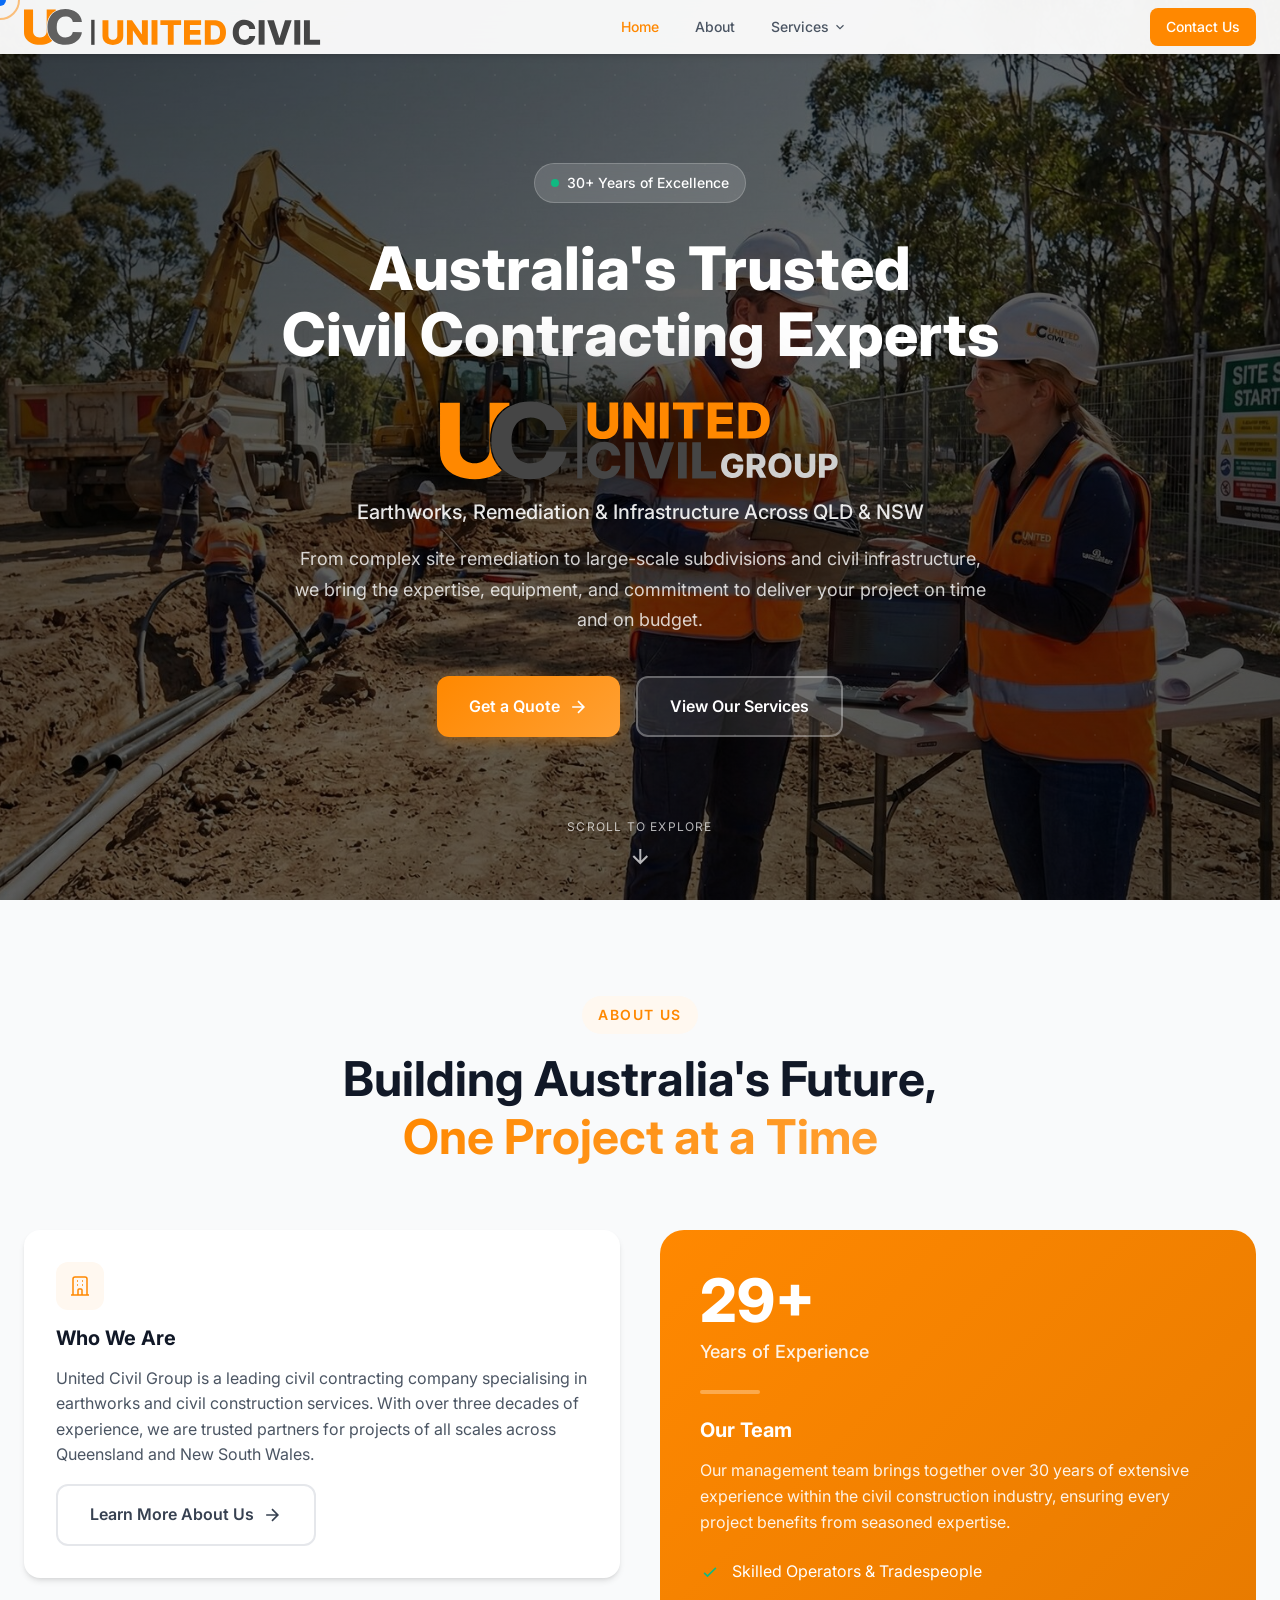
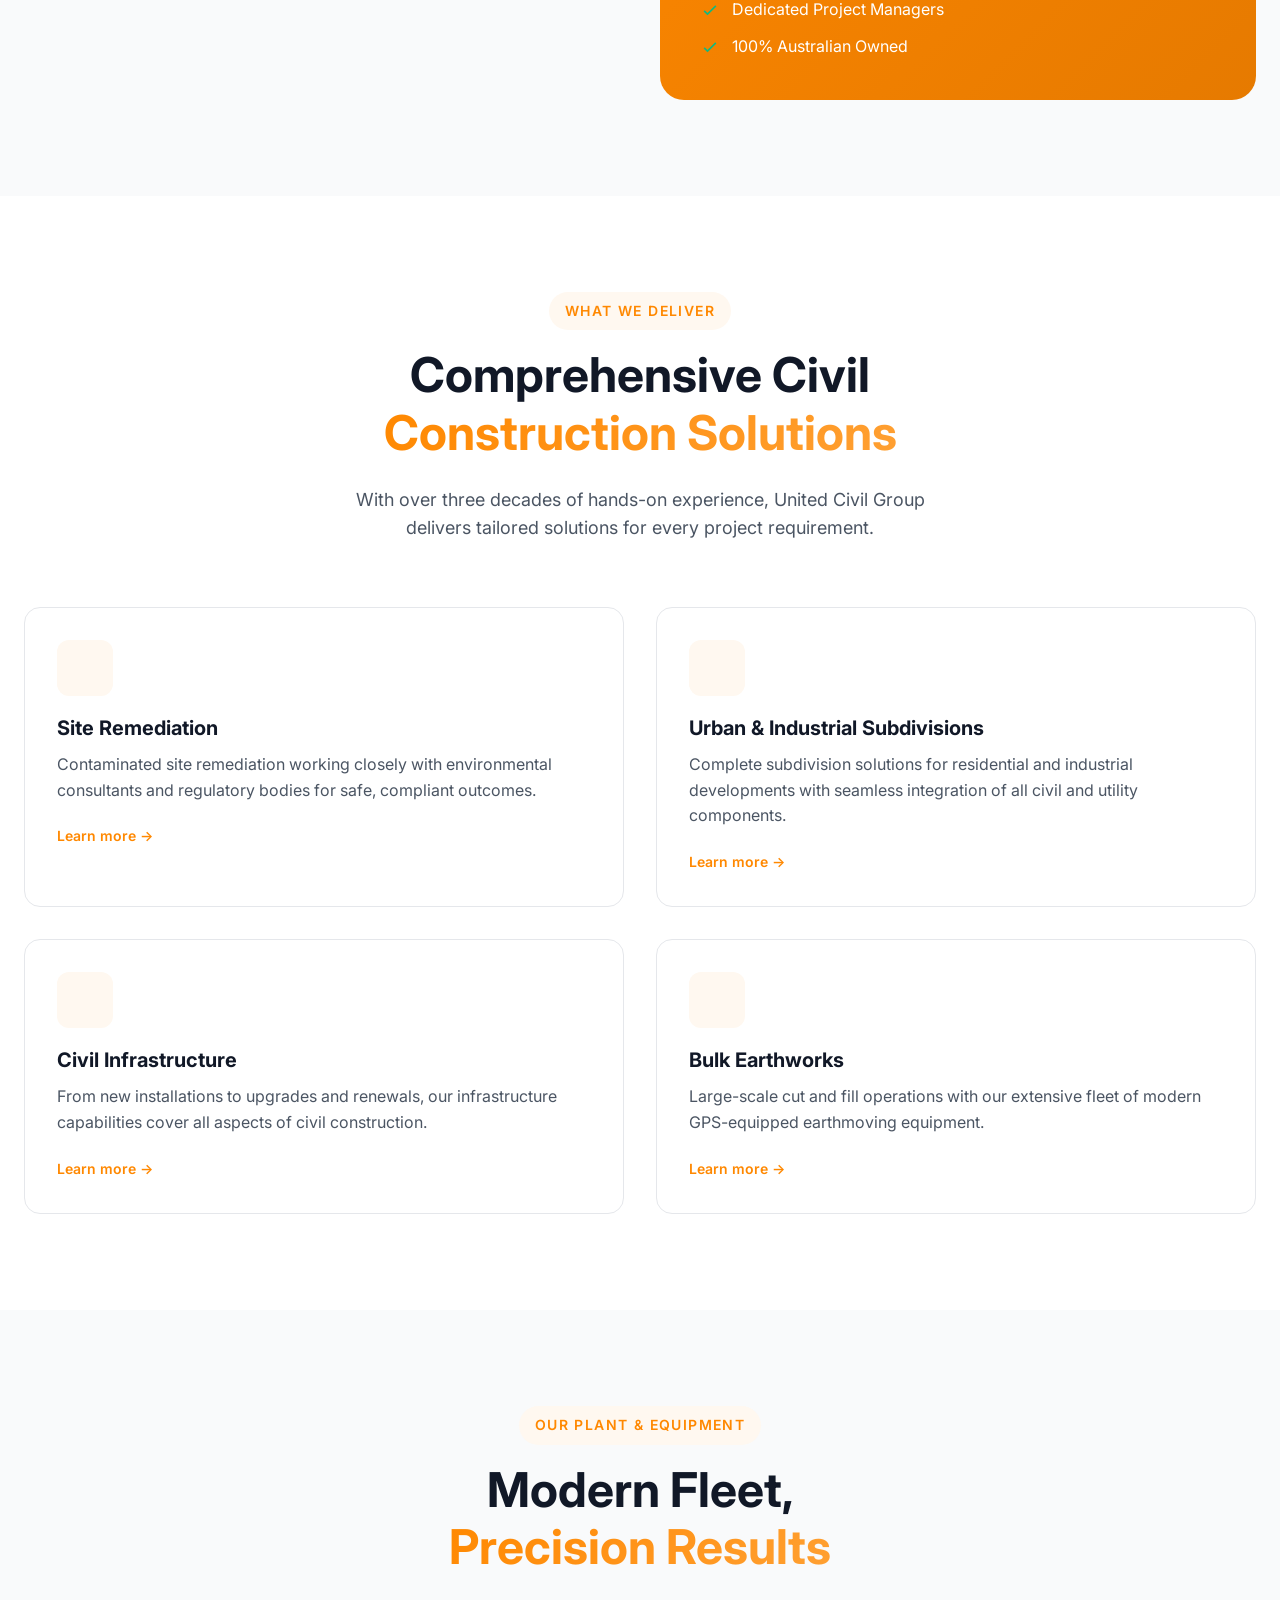
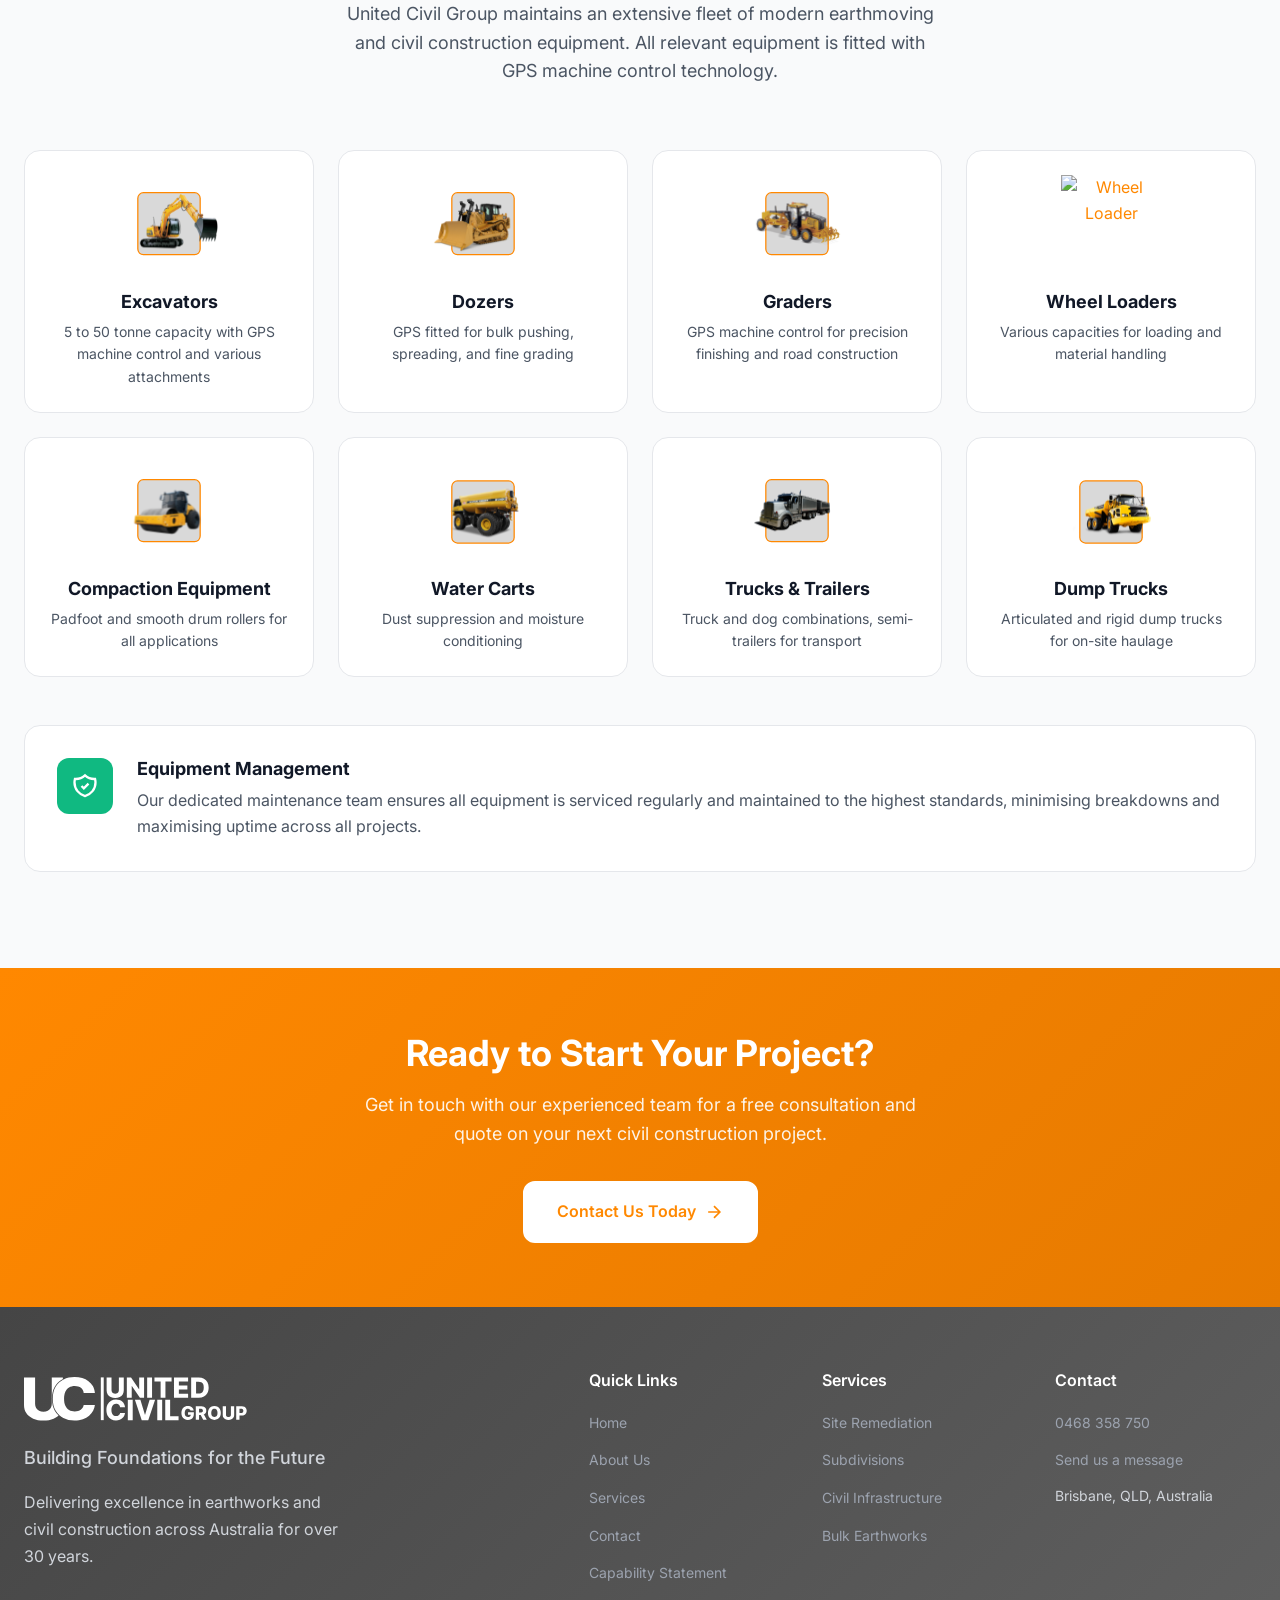
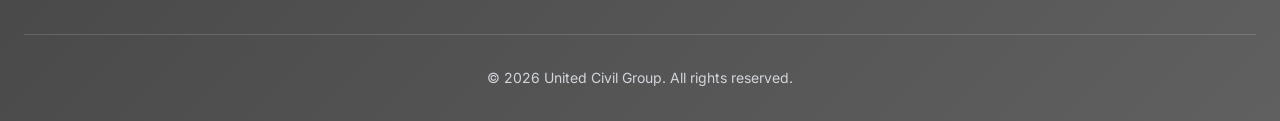
==== commit 2021167a: "fix(contact): enquiries go to info@unitedcivil.net.au after all Reverts 6c4eb28. Shown that the live" ====
--- a/index.html
+++ b/index.html
@@ -74,7 +74,7 @@
         "@id": "https://unitedcivil.com.au",
         "url": "https://unitedcivil.com.au",
         "telephone": "+61-468-358-750",
-        "email": "info@unitedcivil.com.au",
+        "email": "info@unitedcivil.net.au",
         "description": "Expert civil contracting company delivering earthworks, site remediation, subdivisions and infrastructure construction across Queensland and New South Wales for over 30 years.",
         "address": {
             "@type": "PostalAddress",
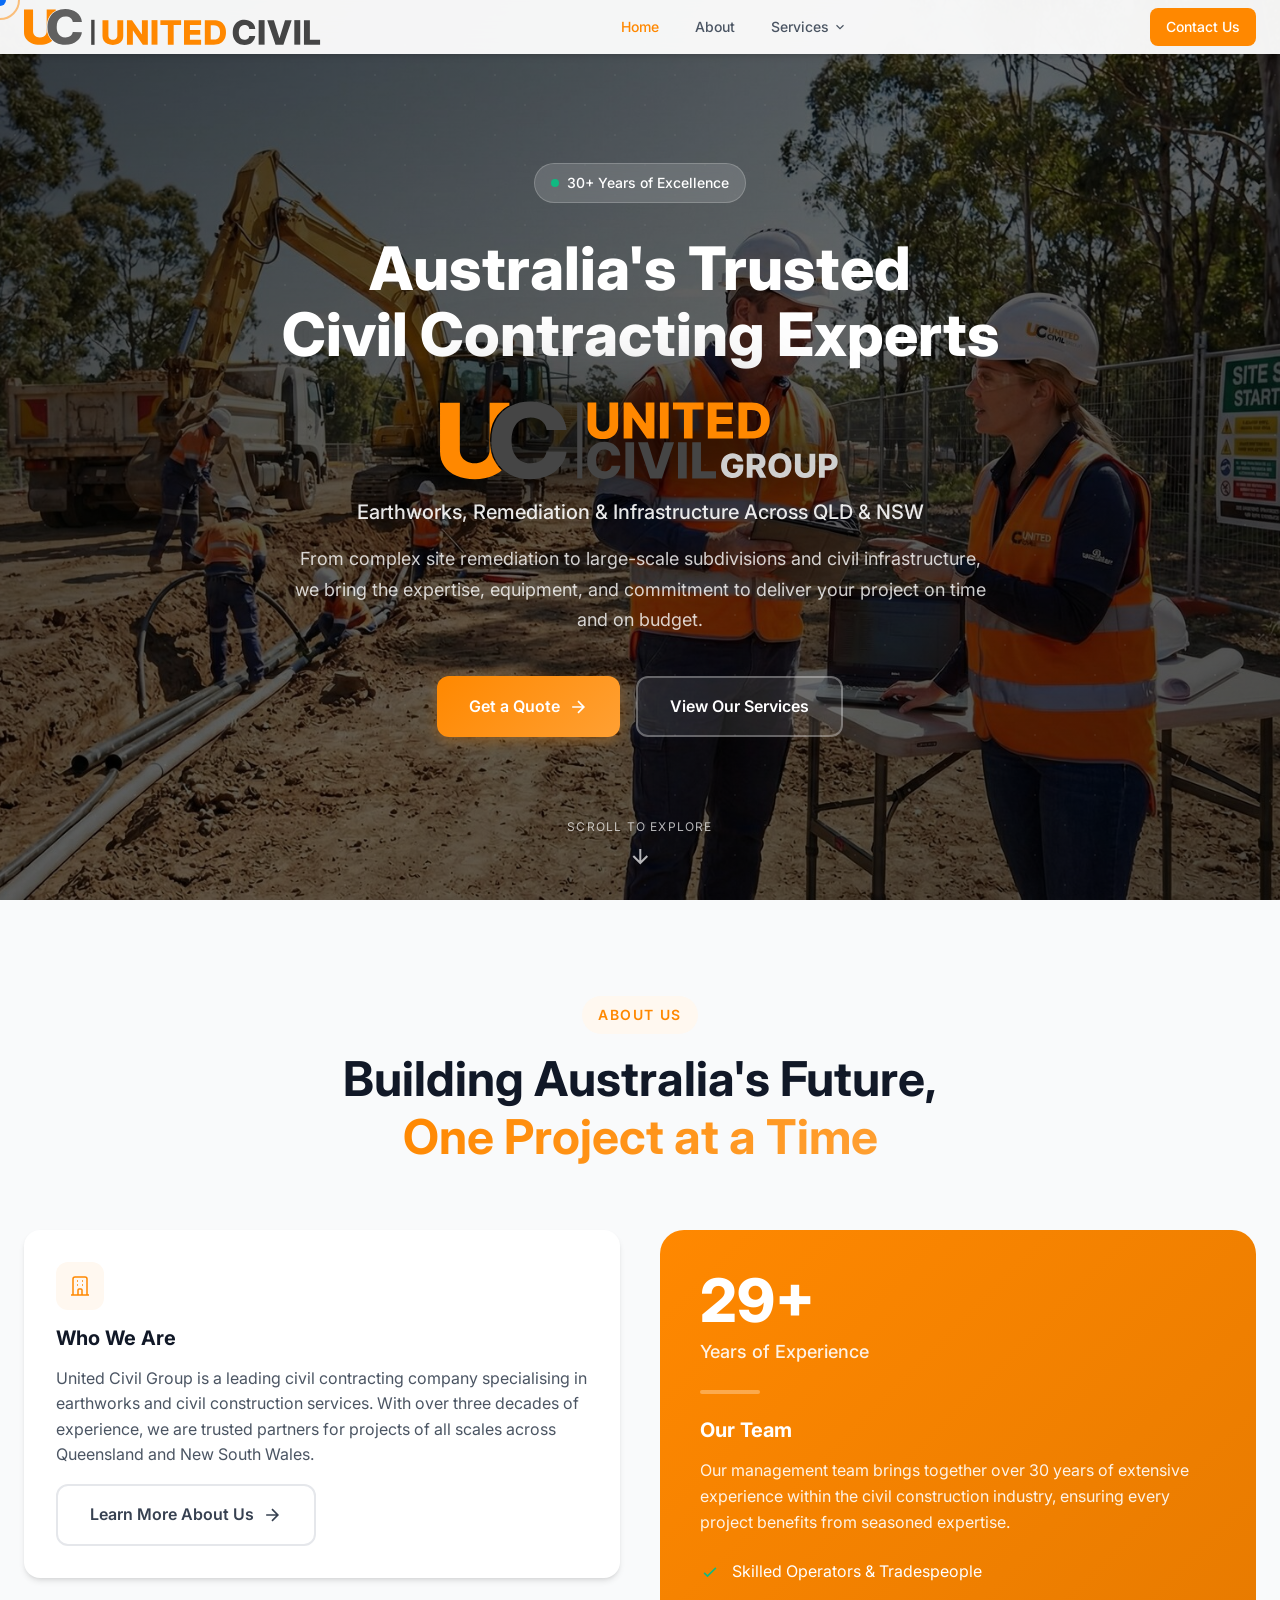
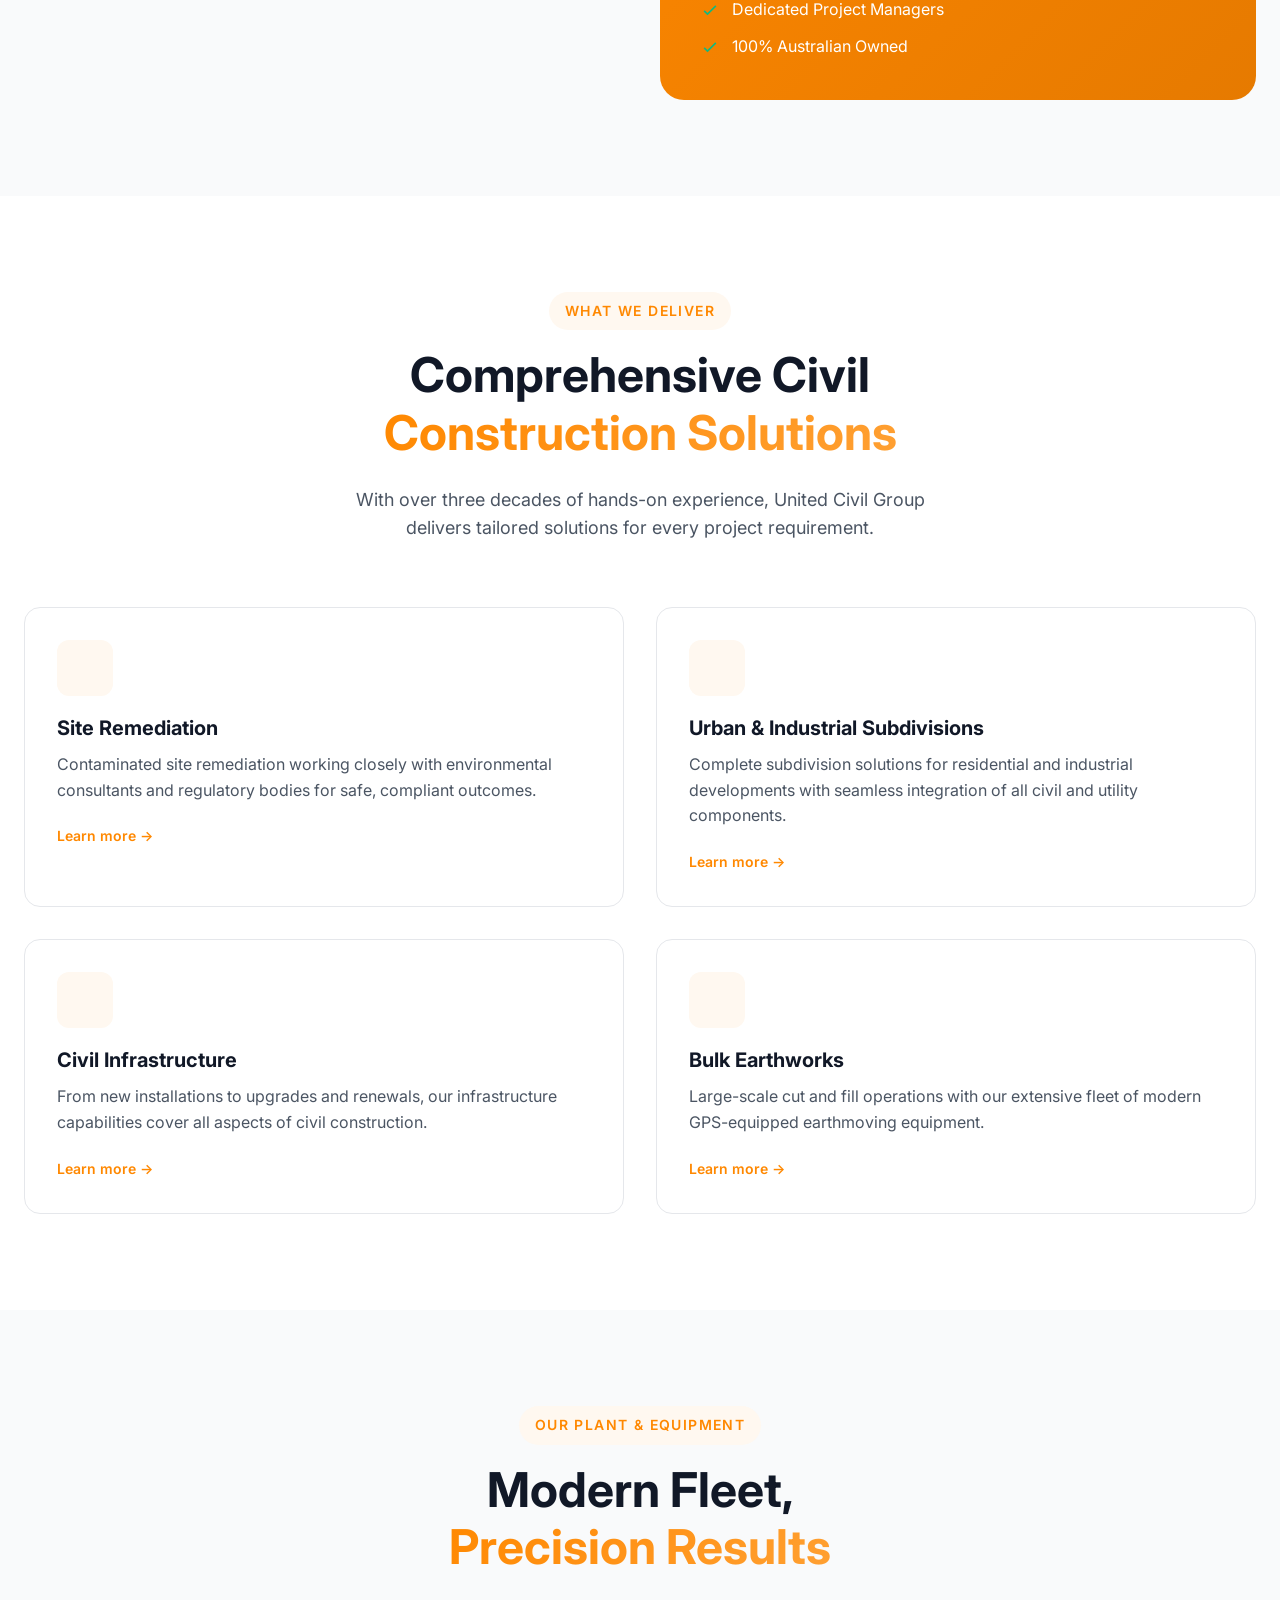
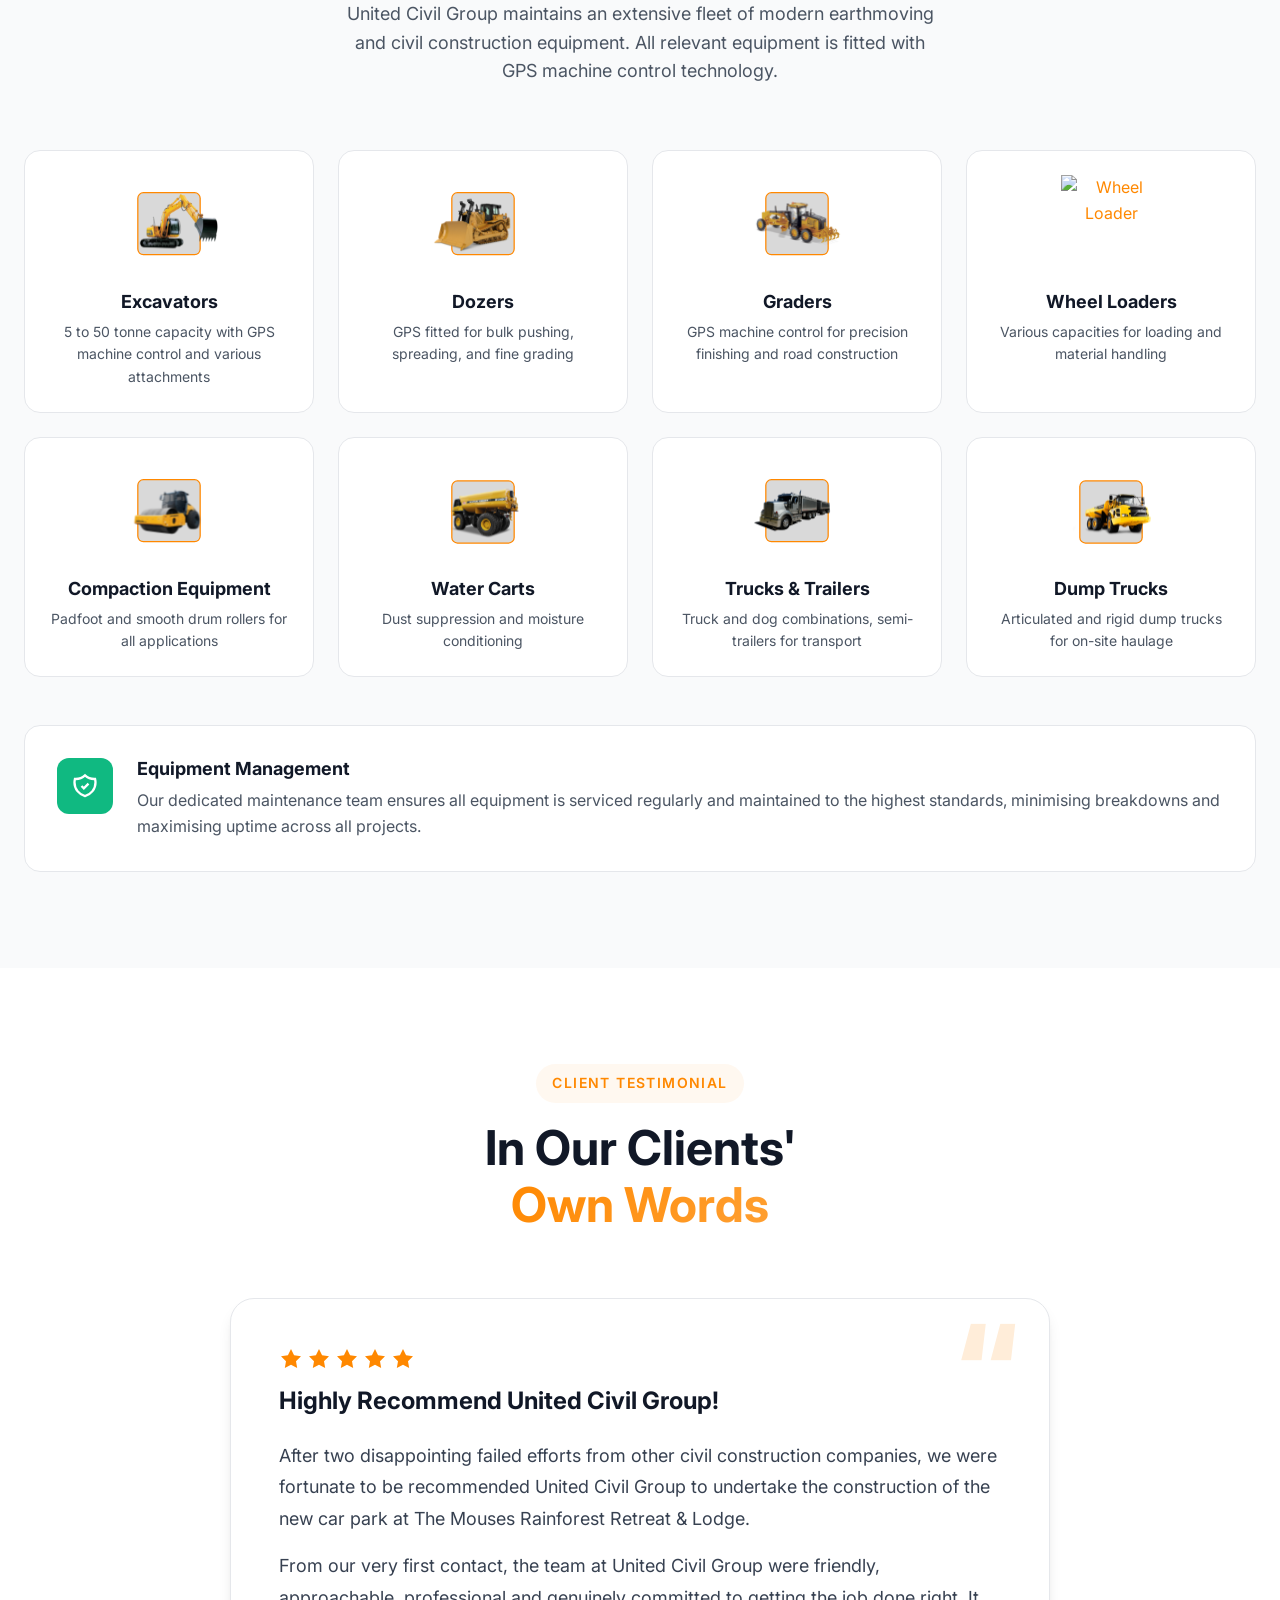
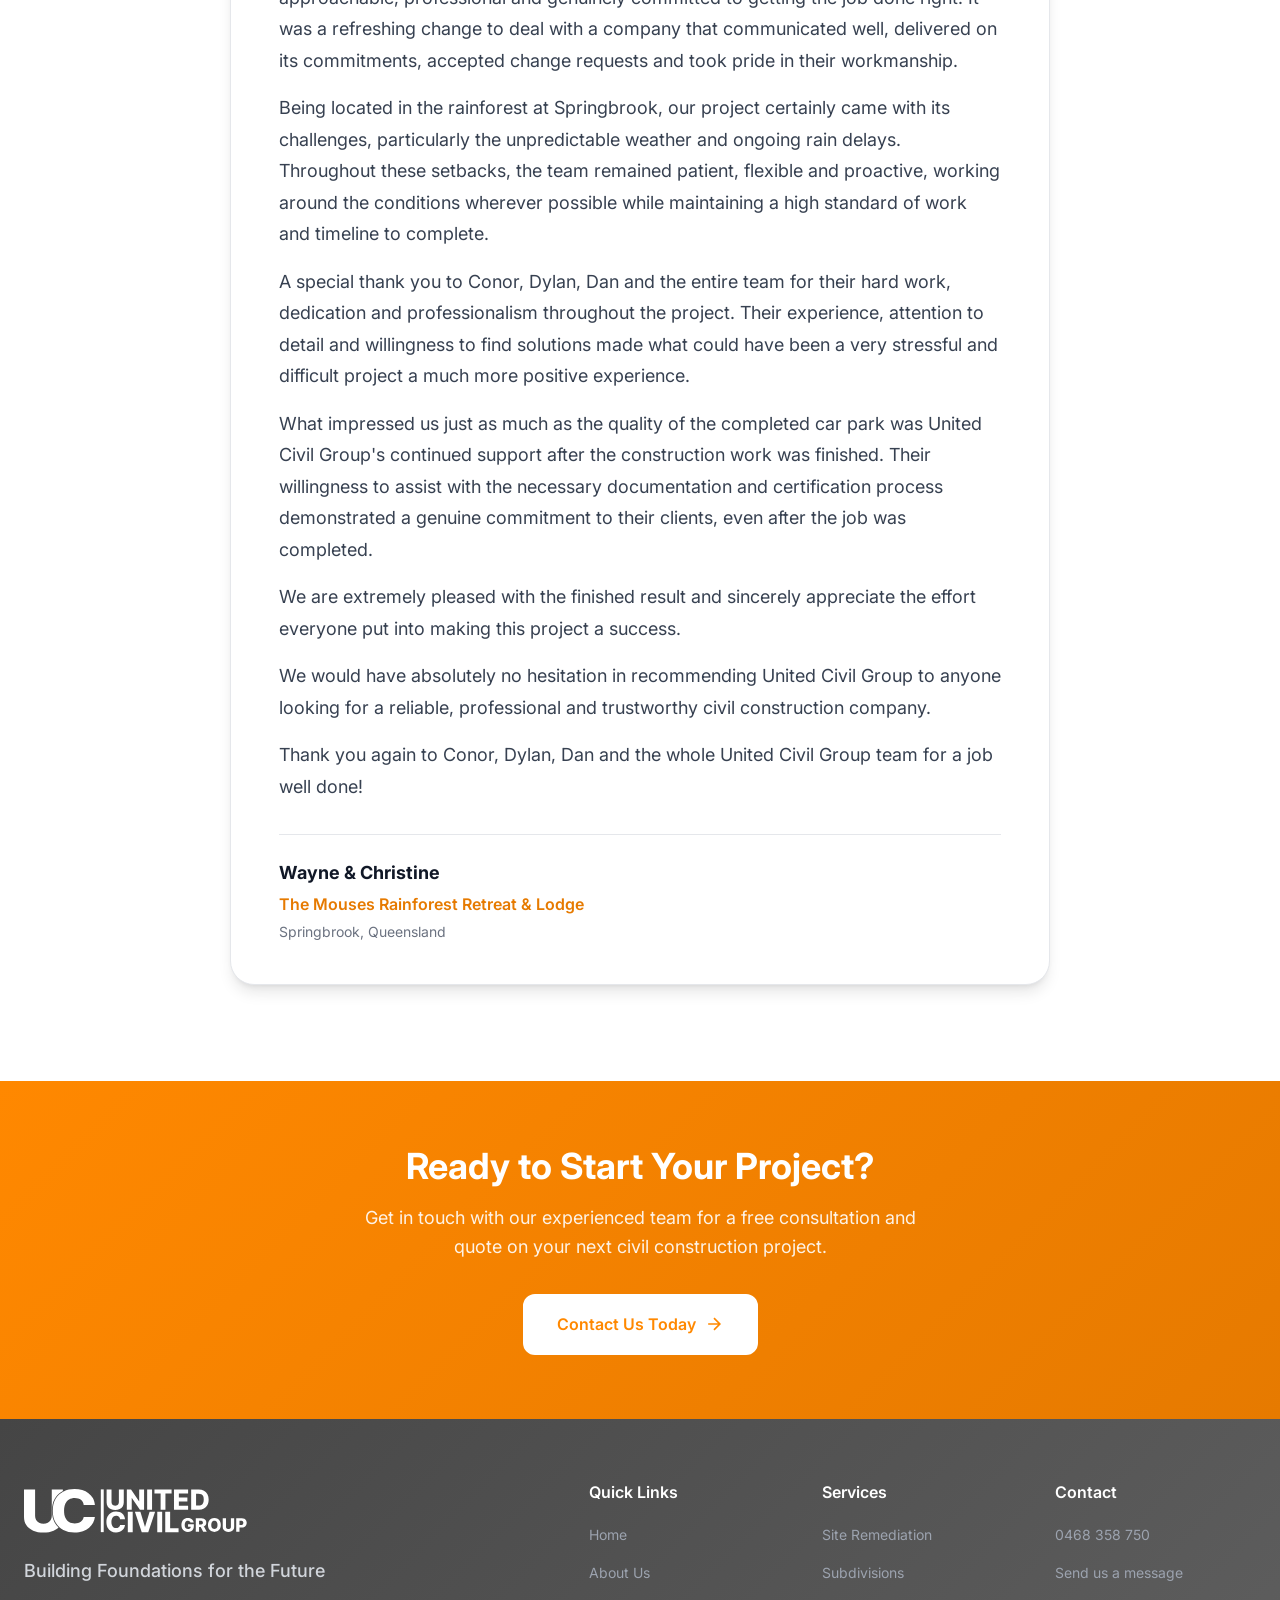
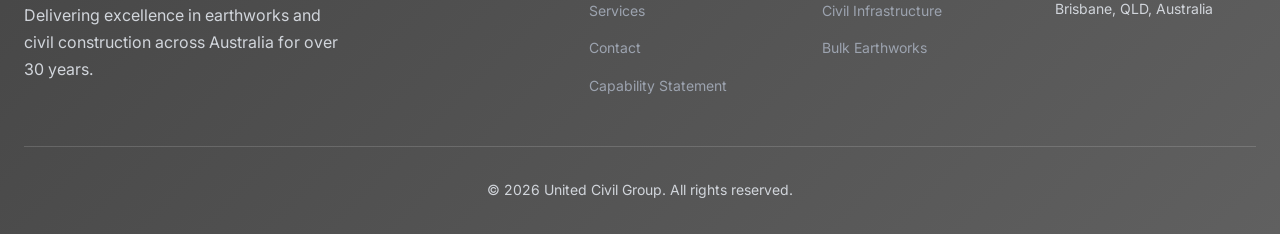
==== commit dc1e35ab: "feat(pages): add Wayne & Christine's review to the homepage A five-star review from The Mouses Rainf" ====
--- a/index.html
+++ b/index.html
@@ -51,7 +51,7 @@
     <link href="https://fonts.googleapis.com/css2?family=Inter:wght@300;400;500;600;700;800&display=swap" rel="stylesheet">
 
     <!-- Styles -->
-    <link rel="stylesheet" href="css/styles.css?v=5">
+    <link rel="stylesheet" href="css/styles.css?v=6">
 
     <!-- Favicon -->
     <link rel="icon" type="image/x-icon" href="assets/ico/Back/favicon.ico">
@@ -431,6 +431,45 @@
         </div>
     </section>
 
+    <!-- Testimonial Section -->
+    <section class="section testimonial" id="testimonial">
+        <div class="container">
+            <div class="section-header">
+                <span class="section-label animate-on-scroll">Client Testimonial</span>
+                <h2 class="section-title animate-on-scroll">
+                    In Our Clients'<br>
+                    <span class="text-gradient">Own Words</span>
+                </h2>
+            </div>
+
+            <figure class="testimonial-card animate-on-scroll">
+                <div class="testimonial-stars" role="img" aria-label="5 out of 5 stars">
+                    <svg viewBox="0 0 24 24" aria-hidden="true"><path d="M12 2l3.09 6.26L22 9.27l-5 4.87 1.18 6.88L12 17.77l-6.18 3.25L7 14.14 2 9.27l6.91-1.01L12 2z" /></svg>
+                    <svg viewBox="0 0 24 24" aria-hidden="true"><path d="M12 2l3.09 6.26L22 9.27l-5 4.87 1.18 6.88L12 17.77l-6.18 3.25L7 14.14 2 9.27l6.91-1.01L12 2z" /></svg>
+                    <svg viewBox="0 0 24 24" aria-hidden="true"><path d="M12 2l3.09 6.26L22 9.27l-5 4.87 1.18 6.88L12 17.77l-6.18 3.25L7 14.14 2 9.27l6.91-1.01L12 2z" /></svg>
+                    <svg viewBox="0 0 24 24" aria-hidden="true"><path d="M12 2l3.09 6.26L22 9.27l-5 4.87 1.18 6.88L12 17.77l-6.18 3.25L7 14.14 2 9.27l6.91-1.01L12 2z" /></svg>
+                    <svg viewBox="0 0 24 24" aria-hidden="true"><path d="M12 2l3.09 6.26L22 9.27l-5 4.87 1.18 6.88L12 17.77l-6.18 3.25L7 14.14 2 9.27l6.91-1.01L12 2z" /></svg>
+                </div>
+                <h3 class="testimonial-title">Highly Recommend United Civil Group!</h3>
+                <blockquote class="testimonial-quote">
+                    <p>After two disappointing failed efforts from other civil construction companies, we were fortunate to be recommended United Civil Group to undertake the construction of the new car park at The Mouses Rainforest Retreat &amp; Lodge.</p>
+                    <p>From our very first contact, the team at United Civil Group were friendly, approachable, professional and genuinely committed to getting the job done right. It was a refreshing change to deal with a company that communicated well, delivered on its commitments, accepted change requests and took pride in their workmanship.</p>
+                    <p>Being located in the rainforest at Springbrook, our project certainly came with its challenges, particularly the unpredictable weather and ongoing rain delays. Throughout these setbacks, the team remained patient, flexible and proactive, working around the conditions wherever possible while maintaining a high standard of work and timeline to complete.</p>
+                    <p>A special thank you to Conor, Dylan, Dan and the entire team for their hard work, dedication and professionalism throughout the project. Their experience, attention to detail and willingness to find solutions made what could have been a very stressful and difficult project a much more positive experience.</p>
+                    <p>What impressed us just as much as the quality of the completed car park was United Civil Group's continued support after the construction work was finished. Their willingness to assist with the necessary documentation and certification process demonstrated a genuine commitment to their clients, even after the job was completed.</p>
+                    <p>We are extremely pleased with the finished result and sincerely appreciate the effort everyone put into making this project a success.</p>
+                    <p>We would have absolutely no hesitation in recommending United Civil Group to anyone looking for a reliable, professional and trustworthy civil construction company.</p>
+                    <p>Thank you again to Conor, Dylan, Dan and the whole United Civil Group team for a job well done!</p>
+                </blockquote>
+                <figcaption class="testimonial-author">
+                    <span class="testimonial-name">Wayne &amp; Christine</span>
+                    <span class="testimonial-business">The Mouses Rainforest Retreat &amp; Lodge</span>
+                    <span class="testimonial-location">Springbrook, Queensland</span>
+                </figcaption>
+            </figure>
+        </div>
+    </section>
+
     <!-- CTA Section -->
     <section class="cta-section">
         <div class="container">
--- a/css/styles.css
+++ b/css/styles.css
@@ -877,6 +877,106 @@
 
 .note-content p {
     color: var(--color-gray-600);
+}
+
+/* Testimonial Section
+   ========================================================================== */
+.testimonial {
+    background: var(--color-white);
+}
+
+.testimonial-card {
+    position: relative;
+    max-width: 820px;
+    margin: 0 auto;
+    padding: var(--spacing-12) var(--spacing-12) var(--spacing-10);
+    background: var(--color-white);
+    border: 1px solid var(--color-gray-200);
+    border-radius: var(--radius-2xl);
+    box-shadow: var(--shadow-lg);
+}
+
+/* Large decorative opening quote mark, top right */
+.testimonial-card::before {
+    content: "\201C";
+    position: absolute;
+    top: var(--spacing-2);
+    right: var(--spacing-8);
+    font-size: 8rem;
+    font-weight: 800;
+    line-height: 1;
+    color: var(--color-primary-100);
+    pointer-events: none;
+}
+
+.testimonial-stars {
+    display: flex;
+    gap: var(--spacing-1);
+    margin-bottom: var(--spacing-4);
+    color: var(--color-primary);
+}
+
+.testimonial-stars svg {
+    width: 24px;
+    height: 24px;
+    fill: currentColor;
+}
+
+.testimonial-title {
+    position: relative;
+    font-size: var(--font-size-2xl);
+    margin-bottom: var(--spacing-6);
+}
+
+.testimonial-quote {
+    position: relative;
+    font-size: var(--font-size-lg);
+    line-height: 1.75;
+    color: var(--color-gray-700);
+}
+
+.testimonial-author {
+    display: flex;
+    flex-direction: column;
+    gap: var(--spacing-1);
+    margin-top: var(--spacing-8);
+    padding-top: var(--spacing-6);
+    border-top: 1px solid var(--color-gray-200);
+}
+
+.testimonial-name {
+    font-size: var(--font-size-lg);
+    font-weight: 700;
+    color: var(--color-gray-900);
+}
+
+.testimonial-business {
+    font-weight: 600;
+    color: var(--color-primary-dark);
+}
+
+.testimonial-location {
+    font-size: var(--font-size-sm);
+    color: var(--color-gray-500);
+}
+
+@media (max-width: 768px) {
+    .testimonial-card {
+        padding: var(--spacing-8) var(--spacing-6);
+    }
+
+    .testimonial-card::before {
+        font-size: 5rem;
+        right: var(--spacing-4);
+    }
+
+    .testimonial-title {
+        font-size: var(--font-size-xl);
+    }
+
+    .testimonial-quote {
+        font-size: var(--font-size-base);
+    }
 }
 
 /* Safety Section
